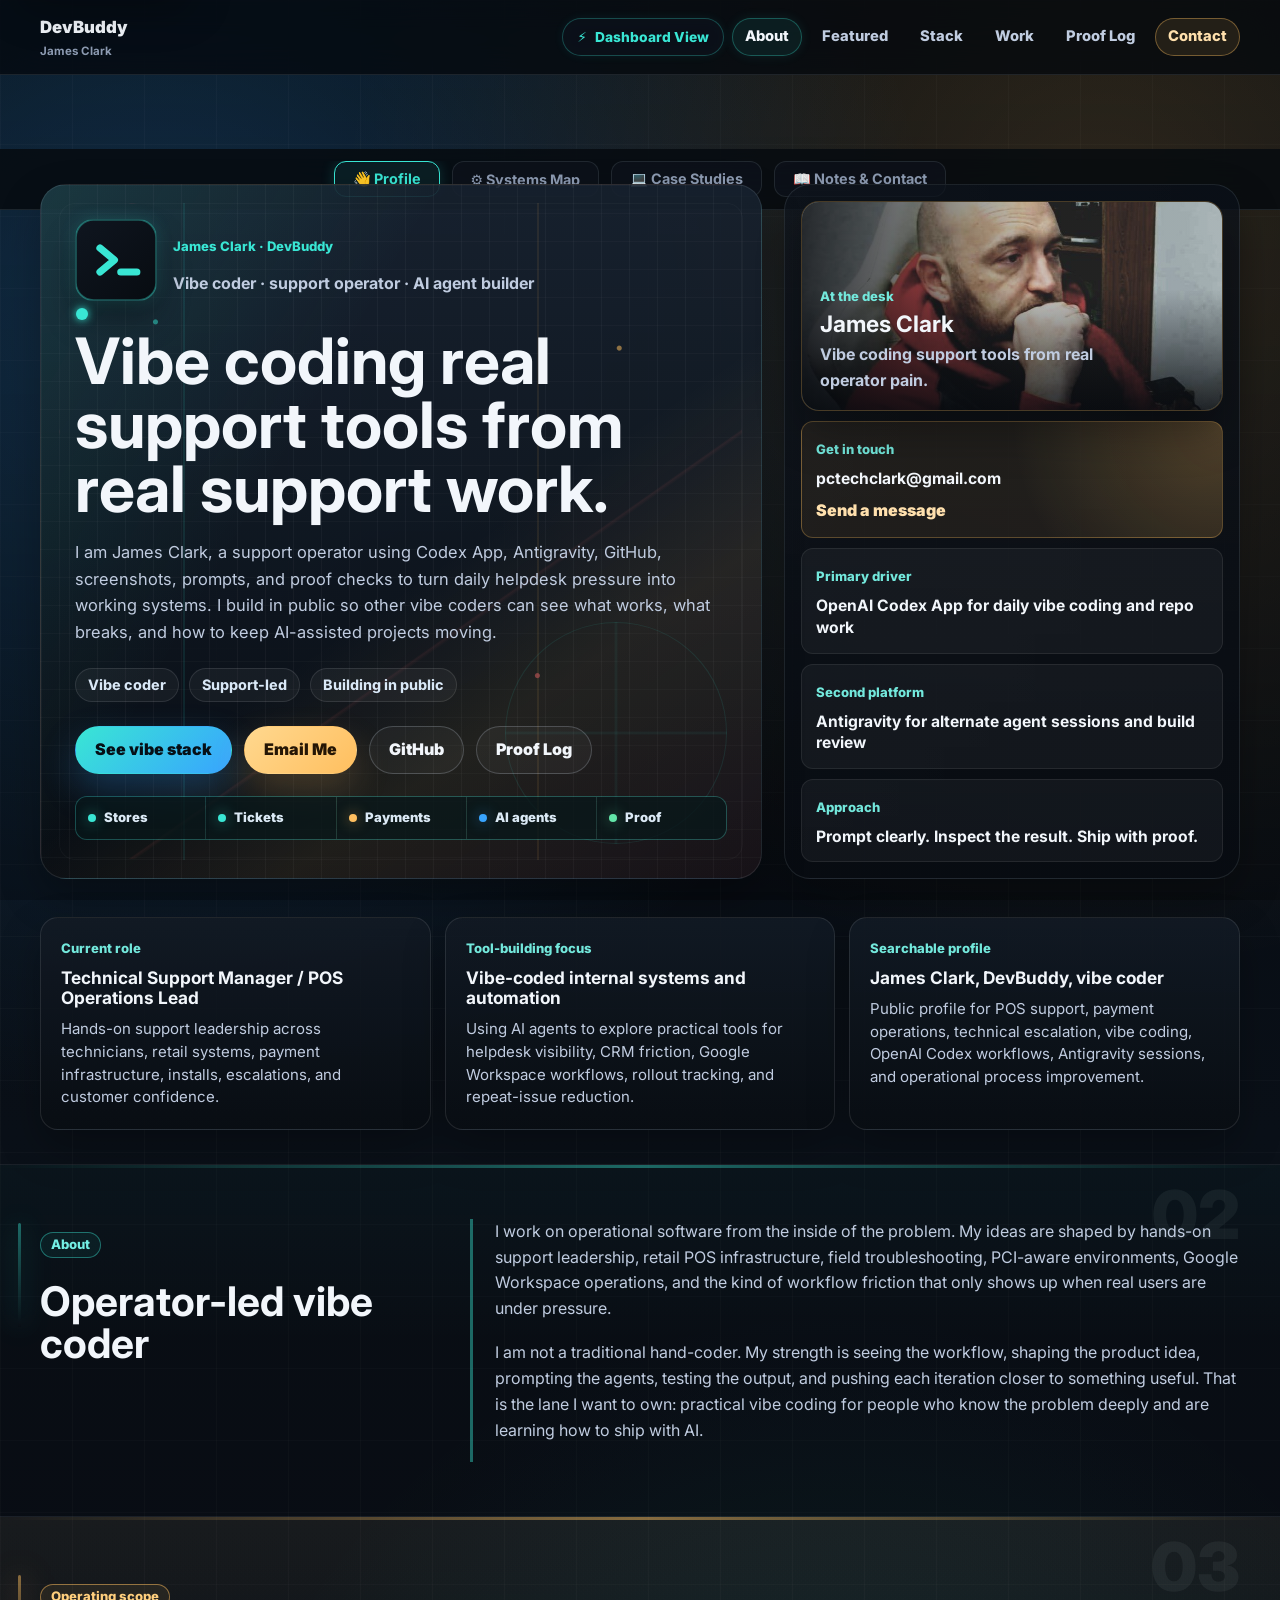
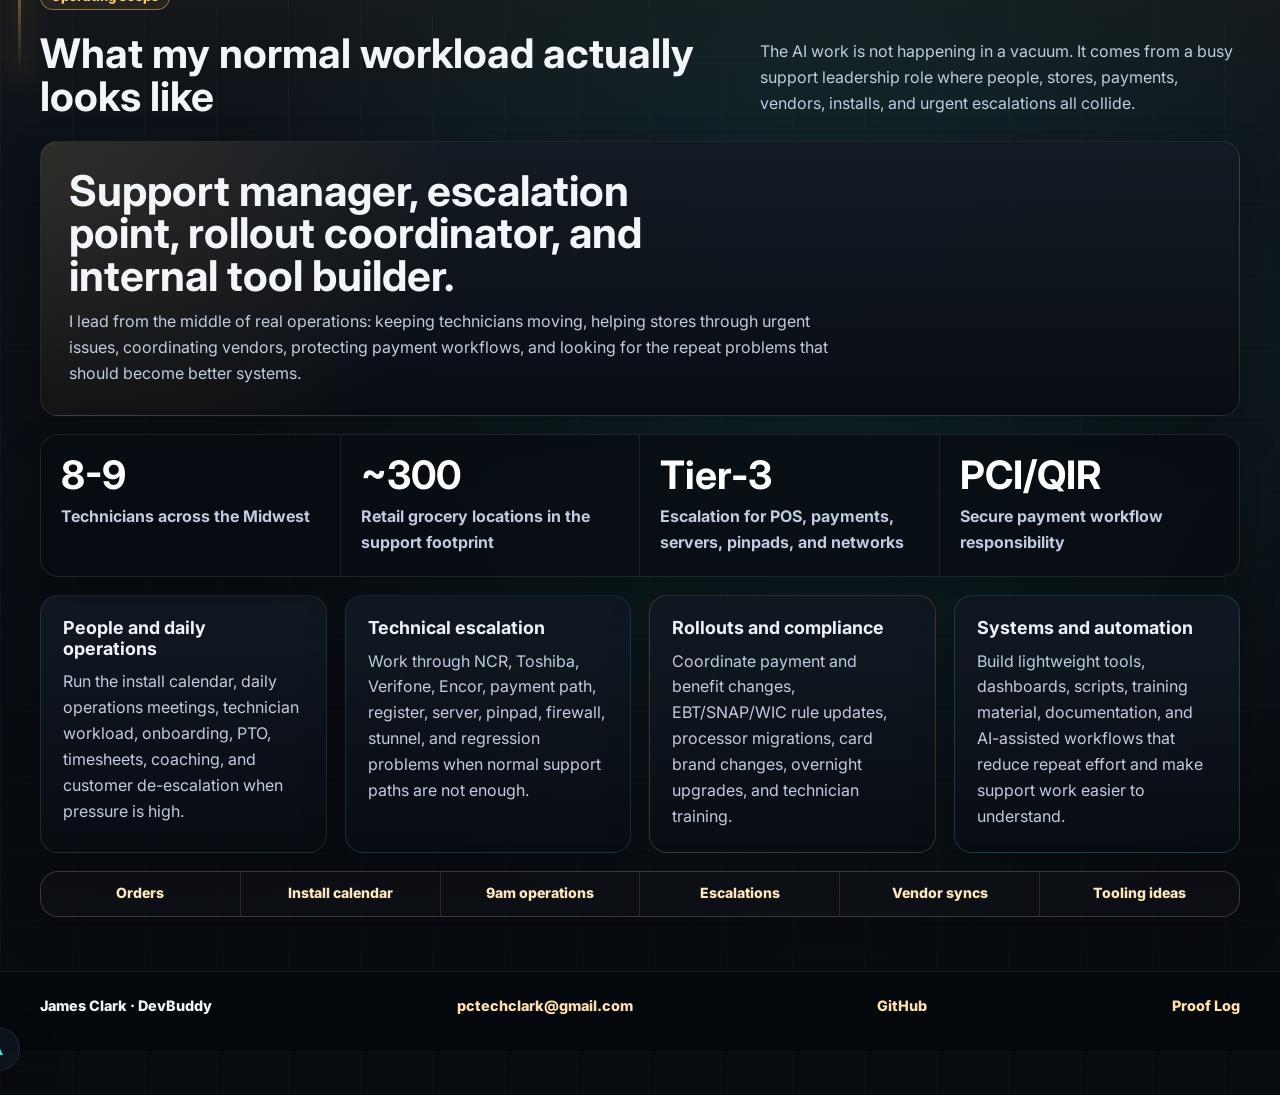
==== index.html @ 9ef8ff8c "Enable global spotlight cursor glow script and implement localStorage layout/tab state retention" ====
<!DOCTYPE html>
<html lang="en">
<head>
  <meta charset="UTF-8" />
  <meta name="viewport" content="width=device-width, initial-scale=1.0" />
  <title>James Clark | Vibe Coder and AI Support Tool Builder</title>
  <meta name="description" content="James Clark is a support operator and vibe coder using Codex App, Antigravity, GitHub, proof checks, and AI agents to build practical support tools, CRM workflows, and internal operations systems." />
  <meta name="author" content="James Clark" />
  <meta name="robots" content="index, follow" />
  <link rel="canonical" href="https://sinisterj12.github.io/" />
  <meta property="og:type" content="profile" />
  <meta property="og:title" content="James Clark | Vibe Coder and AI Support Tool Builder" />
  <meta property="og:description" content="Support operator and vibe coder building practical support tools with Codex App, Antigravity, GitHub, proof checks, and AI agents." />
  <meta property="og:url" content="https://sinisterj12.github.io/" />
  <meta property="og:image" content="https://sinisterj12.github.io/assets/james-clark-brainstorming.jpg" />
  <meta name="twitter:card" content="summary_large_image" />
  <meta name="twitter:title" content="James Clark | Vibe Coder and AI Support Tool Builder" />
  <meta name="twitter:description" content="Support operator and vibe coder building practical support systems with Codex App, Antigravity, GitHub, and AI agents." />
  <meta name="twitter:image" content="https://sinisterj12.github.io/assets/james-clark-brainstorming.jpg" />
  <link rel="icon" type="image/jpeg" href="assets/james-clark-brainstorming.jpg" />
  <link rel="preconnect" href="https://fonts.googleapis.com">
  <link rel="preconnect" href="https://fonts.gstatic.com" crossorigin>
  <link href="https://fonts.googleapis.com/css2?family=Inter:wght@400;500;600;700;800&display=swap" rel="stylesheet">
  <link rel="stylesheet" href="style.css" />
  <script src="assets/spotlight.js" defer></script>
  <script type="application/ld+json">
  {
    "@context": "https://schema.org",
    "@type": "ProfilePage",
    "url": "https://sinisterj12.github.io/",
    "name": "James Clark - DevBuddy",
    "dateModified": "2026-06-09",
    "description": "Profile for James Clark, a support operator and vibe coder using Codex App, Antigravity, GitHub, proof checks, and AI agents to build practical support tools and internal operations systems.",
    "mainEntity": {
      "@type": "Person",
      "name": "James Clark",
      "alternateName": "DevBuddy",
      "url": "https://sinisterj12.github.io/",
      "image": "https://sinisterj12.github.io/assets/james-clark-brainstorming.jpg",
      "email": "mailto:pctechclark@gmail.com",
      "jobTitle": "Technical Support Manager / POS Operations Lead",
      "description": "Support operator and vibe coder working across AI support tooling, POS operations, payment workflows, helpdesk automation, Google Workspace automation, and internal operations systems.",
      "sameAs": [
        "https://github.com/Sinisterj12"
      ],
      "knowsAbout": [
        "Technical support management",
        "POS operations",
        "Retail payment workflows",
        "POS technical escalation",
        "Helpdesk operations",
        "Support systems mapping",
        "Support automation",
        "AI support tooling",
        "Helpdesk automation",
        "Internal operations systems",
        "Operations automation",
        "Google Workspace automation",
        "Vibe coding",
        "AI-assisted software development",
        "AI agent orchestration",
        "OpenAI Codex",
        "Python",
        "FastAPI",
        "NetworkX",
        "PowerShell",
        "Go",
        "GitHub"
      ]
    },
    "hasPart": [
      {
        "@type": "CreativeWork",
        "name": "PQManager",
        "url": "https://github.com/Sinisterj12/PQManager",
        "description": "Public Windows utility built for NCR virtual terminal print queue stability in real POS support operations."
      },
      {
        "@type": "CreativeWork",
        "name": "Gping",
        "url": "https://github.com/Sinisterj12/Gping",
        "description": "Public Go and Windows network diagnostics monitor shaped around payment support troubleshooting."
      },
      {
        "@type": "CreativeWork",
        "name": "RDSCore CRM Workspace",
        "url": "https://sinisterj12.github.io/projects/rdscore.html",
        "description": "Private CRM wrapper and operations workspace concept for searchable support context, store data, vendor references, and ticket history."
      },
      {
        "@type": "CreativeWork",
        "name": "AuditME / CodexSystem",
        "url": "https://sinisterj12.github.io/projects/auditme-codexsystem.html",
        "description": "Agent operations and repo-memory workflow for verification receipts, AI build handoffs, and long-session continuation."
      },
      {
        "@type": "CreativeWork",
        "name": "GThreads",
        "url": "https://sinisterj12.github.io/projects/gthreads.html",
        "description": "Private Gmail case workspace concept for turning support threads into named cases, notes, and structured context."
      },
      {
        "@type": "CreativeWork",
        "name": "Project Launcher",
        "url": "https://sinisterj12.github.io/projects/project-launcher.html",
        "description": "Private Windows desktop launcher concept for starting, checking, and exposing local development stacks."
      },
      {
        "@type": "CollectionPage",
        "name": "Proof Log",
        "url": "https://sinisterj12.github.io/proof-log.html",
        "description": "Build journal for James Clark's AI-assisted support tooling, operational systems, and proof-oriented project work."
      }
    ]
  }
  </script>
</head>
<body>
  <a class="skip-link" href="#top">Skip to main content</a>
  <header class="site-header">
    <div class="container nav-wrap">
      <a class="brand" href="#top">DevBuddy<span>James Clark</span></a>
      <nav class="nav">
        <button id="view-mode-toggle" class="mode-toggle-btn" title="Toggle Layout View Mode">
          <span class="mode-icon">⚡</span>
          <span class="mode-label">Dashboard View</span>
        </button>
        <a href="#about">About</a>
        <a href="#featured-build">Featured</a>
        <a href="#arsenal">Stack</a>
        <a href="#projects">Work</a>
        <a href="proof-log.html">Proof Log</a>
        <a class="nav-cta" href="#contact">Contact</a>
      </nav>
    </div>
  </header>

  <nav class="dashboard-tabs" id="dashboard-tabs" aria-label="Dashboard views">
    <div class="tabs-container">
      <button class="tab-btn active" data-tab="profile">👋 Profile</button>
      <button class="tab-btn" data-tab="systems">⚙️ Systems Map</button>
      <button class="tab-btn" data-tab="work">💻 Case Studies</button>
      <button class="tab-btn" data-tab="lessons">📖 Notes &amp; Contact</button>
    </div>
  </nav>

  <main id="top">
    <section class="hero">
      <div class="container hero-grid">
        <div class="hero-copy">
          <div class="identity-row">
            <div class="avatar-emblem" aria-label="DevBuddy Custom Console Emblem">
              <svg viewBox="0 0 100 100" class="emblem-svg" aria-hidden="true">
                <rect width="100" height="100" rx="22" fill="url(#emblem-bg)" stroke="rgba(57, 230, 212, 0.35)" stroke-width="2"/>
                <path d="M30 35 L48 50 L30 65" stroke="var(--cyan)" stroke-width="9" stroke-linecap="round" stroke-linejoin="round" fill="none"/>
                <line x1="56" y1="65" x2="76" y2="65" stroke="var(--cyan)" stroke-width="9" stroke-linecap="round"/>
                <defs>
                  <linearGradient id="emblem-bg" x1="0" y1="0" x2="1" y2="1">
                    <stop offset="0%" stop-color="rgba(15, 21, 31, 0.95)"/>
                    <stop offset="100%" stop-color="rgba(7, 11, 16, 0.95)"/>
                  </linearGradient>
                </defs>
              </svg>
              <span class="pulse-dot active" style="right: -4px; bottom: -4px; width: 12px; height: 12px; background-color: var(--cyan); box-shadow: 0 0 8px var(--cyan);"></span>
            </div>
            <div>
              <p class="eyebrow">James Clark · DevBuddy</p>
              <p class="identity-note">Vibe coder · support operator · AI agent builder</p>
            </div>
          </div>
          <h1>Vibe coding real support tools from real support work.</h1>
          <p class="hero-text">I am James Clark, a support operator using Codex App, Antigravity, GitHub, screenshots, prompts, and proof checks to turn daily helpdesk pressure into working systems. I build in public so other vibe coders can see what works, what breaks, and how to keep AI-assisted projects moving.</p>
          <div class="credibility-row" aria-label="Current focus">
            <span>Vibe coder</span>
            <span>Support-led</span>
            <span>Building in public</span>
          </div>
          <div class="hero-actions">
            <a class="button button-primary" href="#arsenal">See vibe stack</a>
            <a class="button button-secondary" href="mailto:pctechclark@gmail.com">Email Me</a>
            <a class="button button-ghost" href="https://github.com/Sinisterj12" target="_blank" rel="me noreferrer">GitHub</a>
            <a class="button button-ghost" href="proof-log.html">Proof Log</a>
          </div>
          <div class="hero-system-strip" aria-label="Support system signals">
            <span><i></i>Stores</span>
            <span><i></i>Tickets</span>
            <span><i></i>Payments</span>
            <span><i></i>AI agents</span>
            <span><i></i>Proof</span>
          </div>
        </div>

        <aside class="hero-panel">
          <figure class="portrait-card">
            <img src="assets/james-clark-brainstorming.jpg" alt="James Clark brainstorming at his PC" />
            <figcaption>
              <span class="panel-label">At the desk</span>
              <strong>James Clark</strong>
              <em>Vibe coding support tools from real operator pain.</em>
            </figcaption>
          </figure>
          <div class="contact-card">
            <span class="panel-label">Get in touch</span>
            <strong>pctechclark@gmail.com</strong>
            <a href="mailto:pctechclark@gmail.com">Send a message</a>
          </div>
          <div class="panel-item">
            <span class="panel-label">Primary driver</span>
            <strong>OpenAI Codex App for daily vibe coding and repo work</strong>
          </div>
          <div class="panel-item">
            <span class="panel-label">Second platform</span>
            <strong>Antigravity for alternate agent sessions and build review</strong>
          </div>
          <div class="panel-item">
            <span class="panel-label">Approach</span>
            <strong>Prompt clearly. Inspect the result. Ship with proof.</strong>
          </div>
        </aside>
      </div>
    </section>

    <section class="profile-signal-section" aria-label="Profile summary">
      <div class="container profile-signal-grid">
        <article>
          <span>Current role</span>
          <strong>Technical Support Manager / POS Operations Lead</strong>
          <p>Hands-on support leadership across technicians, retail systems, payment infrastructure, installs, escalations, and customer confidence.</p>
        </article>
        <article>
          <span>Tool-building focus</span>
          <strong>Vibe-coded internal systems and automation</strong>
          <p>Using AI agents to explore practical tools for helpdesk visibility, CRM friction, Google Workspace workflows, rollout tracking, and repeat-issue reduction.</p>
        </article>
        <article>
          <span>Searchable profile</span>
          <strong>James Clark, DevBuddy, vibe coder</strong>
          <p>Public profile for POS support, payment operations, technical escalation, vibe coding, OpenAI Codex workflows, Antigravity sessions, and operational process improvement.</p>
        </article>
      </div>
    </section>

    <section id="featured-build" class="section featured-build-section">
      <div class="container">
        <div class="section-heading">
          <div>
            <p class="section-label">Featured build</p>
            <h2>RDSCore is the clearest proof of the system direction.</h2>
          </div>
          <p class="section-note">A real CRM workspace direction shaped by live support pressure, shown with approved demo-data screenshots from the actual UI.</p>
        </div>

        <article class="flagship-build">
          <div class="flagship-copy">
            <span class="project-type">CRM wrapper + support operations workspace</span>
            <h3>A CRM workspace for live support pressure.</h3>
            <p>RDSCore is where my support background and vibe-coding workflow meet: store lookup, ticket context, contact data, repeat issues, ownership, and support momentum turned into one command surface instead of another pile of disconnected screens.</p>
            <div class="flagship-proof-list" aria-label="RDSCore proof points">
              <div>
                <span>Problem</span>
                <strong>Support teams lose time when CRM context is scattered.</strong>
              </div>
              <div>
                <span>Build direction</span>
                <strong>Search-first workspace with visual workload and ticket context.</strong>
              </div>
              <div>
                <span>Proof</span>
                <strong>Real UI screenshots captured with approved demo data.</strong>
              </div>
            </div>
            <div class="card-actions">
              <a href="projects/rdscore.html">Open RDSCore Case Study</a>
              <a href="#projects">See More Work</a>
            </div>
          </div>
          <div class="flagship-media" aria-label="RDSCore real UI demo captures">
            <figure>
              <img src="assets/portfolio-previews/rdscore-live-race-demo.png" alt="RDSCore live race dashboard demo screenshot" loading="lazy" decoding="async" />
              <figcaption>Live race dashboard</figcaption>
            </figure>
            <figure>
              <img src="assets/portfolio-previews/rdscore-priority-ticket-demo.png" alt="RDSCore priority action deck ticket demo screenshot" loading="lazy" decoding="async" />
              <figcaption>Priority action deck</figcaption>
            </figure>
          </div>
        </article>
      </div>
    </section>

    <section id="about" class="section">
      <div class="container section-grid">
        <div class="section-title-block">
          <p class="section-label">About</p>
            <h2>Operator-led vibe coder</h2>
        </div>
        <div class="section-copy">
          <p>
            I work on operational software from the inside of the problem. My ideas are shaped by hands-on support leadership, retail POS infrastructure, field troubleshooting, PCI-aware environments, Google Workspace operations, and the kind of workflow friction that only shows up when real users are under pressure.
          </p>
          <p>
            I am not a traditional hand-coder. My strength is seeing the workflow, shaping the product idea, prompting the agents, testing the output, and pushing each iteration closer to something useful. That is the lane I want to own: practical vibe coding for people who know the problem deeply and are learning how to ship with AI.
          </p>
        </div>
      </div>
    </section>

    <section id="scope" class="section section-alt">
      <div class="container">
        <div class="section-heading">
          <div>
            <p class="section-label">Operating scope</p>
            <h2>What my normal workload actually looks like</h2>
          </div>
          <p class="section-note">The AI work is not happening in a vacuum. It comes from a busy support leadership role where people, stores, payments, vendors, installs, and urgent escalations all collide.</p>
        </div>

        <div class="scope-board">
          <div class="scope-intro">
            <h3>Support manager, escalation point, rollout coordinator, and internal tool builder.</h3>
            <p>I lead from the middle of real operations: keeping technicians moving, helping stores through urgent issues, coordinating vendors, protecting payment workflows, and looking for the repeat problems that should become better systems.</p>
          </div>

          <div class="scope-metrics" aria-label="Workload snapshot">
            <div>
              <strong>8-9</strong>
              <span>Technicians across the Midwest</span>
            </div>
            <div>
              <strong>~300</strong>
              <span>Retail grocery locations in the support footprint</span>
            </div>
            <div>
              <strong>Tier-3</strong>
              <span>Escalation for POS, payments, servers, pinpads, and networks</span>
            </div>
            <div>
              <strong>PCI/QIR</strong>
              <span>Secure payment workflow responsibility</span>
            </div>
          </div>

          <div class="workload-grid">
            <article>
              <h3>People and daily operations</h3>
              <p>Run the install calendar, daily operations meetings, technician workload, onboarding, PTO, timesheets, coaching, and customer de-escalation when pressure is high.</p>
            </article>
            <article>
              <h3>Technical escalation</h3>
              <p>Work through NCR, Toshiba, Verifone, Encor, payment path, register, server, pinpad, firewall, stunnel, and regression problems when normal support paths are not enough.</p>
            </article>
            <article>
              <h3>Rollouts and compliance</h3>
              <p>Coordinate payment and benefit changes, EBT/SNAP/WIC rule updates, processor migrations, card brand changes, overnight upgrades, and technician training.</p>
            </article>
            <article>
              <h3>Systems and automation</h3>
              <p>Build lightweight tools, dashboards, scripts, training material, documentation, and AI-assisted workflows that reduce repeat effort and make support work easier to understand.</p>
            </article>
          </div>

          <div class="day-flow" aria-label="Typical operating flow">
            <span>Orders</span>
            <span>Install calendar</span>
            <span>9am operations</span>
            <span>Escalations</span>
            <span>Vendor syncs</span>
            <span>Tooling ideas</span>
          </div>
        </div>
      </div>
    </section>

    <section id="systems-map" class="section">
      <div class="container">
        <div class="section-heading">
          <div>
            <p class="section-label">Systems map</p>
            <h2>How my support world turns into AI tool ideas</h2>
          </div>
          <p class="section-note">The work is not one app or one stack. It is a connected operating environment where stores, tickets, devices, payments, vendors, technicians, and AI agents all need better context.</p>
        </div>

        <div class="systems-map-board" aria-label="Support systems map">
          <div class="map-stage map-stage-pressure">
            <span>01</span>
            <h3>Store pressure</h3>
            <p>Real-time issues from retail locations, registers, pinpads, servers, scanners, printers, and network paths.</p>
            <div class="map-related" aria-label="Related projects for store pressure">
              <strong>Related</strong>
              <em>PQManager</em>
              <em>Gping</em>
            </div>
          </div>
          <div class="map-stage map-stage-context">
            <span>02</span>
            <h3>Support context</h3>
            <p>Tickets, contacts, install notes, vendor references, asset details, repeat issues, and escalation history.</p>
            <div class="map-related" aria-label="Related projects for support context">
              <strong>Related</strong>
              <em>RDSCore</em>
              <em>GThreads</em>
            </div>
          </div>
          <div class="map-stage map-stage-operations">
            <span>03</span>
            <h3>Operations layer</h3>
            <p>Technician workload, daily meetings, rollouts, payment changes, compliance work, and customer de-escalation.</p>
            <div class="map-related" aria-label="Related projects for operations layer">
              <strong>Related</strong>
              <em>TeamSync</em>
              <em>Install ops</em>
            </div>
          </div>
          <div class="map-stage map-stage-ai">
            <span>04</span>
            <h3>AI-assisted tools</h3>
            <p>Search surfaces, alerting workflows, case workspaces, scripts, dashboards, documentation, and build agents.</p>
            <div class="map-related" aria-label="Related projects for AI-assisted tools">
              <strong>Related</strong>
              <em>AuditME</em>
              <em>RDSChat</em>
            </div>
          </div>
          <div class="map-stage map-stage-proof">
            <span>05</span>
            <h3>Proof and handoff</h3>
            <p>Runtime checks, screenshots, logs, Git state, receipts, repo memory, and clear continuation for the next session.</p>
            <div class="map-related" aria-label="Related projects for proof and handoff">
              <strong>Related</strong>
              <em>Closeout</em>
              <em>Receipts</em>
            </div>
          </div>
        </div>

        <div class="map-insight-strip" aria-label="Operating insight">
          <div>
            <strong>Pattern I look for</strong>
            <span>Where does the same support pain repeat?</span>
          </div>
          <div>
            <strong>Tool idea</strong>
            <span>What could make the next technician faster?</span>
          </div>
          <div>
            <strong>AI role</strong>
            <span>Where can agents accelerate build, search, review, or documentation?</span>
          </div>
          <div>
            <strong>Proof gate</strong>
            <span>What proves the tool helps instead of adding noise?</span>
          </div>
        </div>
      </div>
    </section>

    <section id="tools" class="section section-alt">
      <div class="container">
        <div class="section-heading">
          <div>
            <p class="section-label">Tools</p>
            <h2>Systems architecture toolkit</h2>
          </div>
          <p class="section-note">The stack changes by project, but the standard stays the same: fast execution, clean handoff, verifiable behavior, and tools that solve real operational problems.</p>
        </div>

        <div class="capability-board" aria-label="Practical capabilities">
          <div class="capability-intro">
            <p class="section-label">What this turns into</p>
            <h3>Support problems become systems I can reason about, automate, and improve.</h3>
          </div>
          <div class="capability-grid">
            <article>
              <span>01</span>
              <h3>Diagnose messy operations</h3>
              <p>Separate symptoms from root paths across stores, tickets, networks, payments, devices, vendors, and people.</p>
            </article>
            <article>
              <span>02</span>
              <h3>Turn repeat pain into tools</h3>
              <p>Convert recurring calls, alert gaps, CRM friction, install work, and documentation drift into lightweight automation ideas.</p>
            </article>
            <article>
              <span>03</span>
              <h3>Coordinate under pressure</h3>
              <p>Keep technicians, customers, vendors, rollouts, payment changes, and support leadership moving when timing matters.</p>
            </article>
            <article>
              <span>04</span>
              <h3>Operate AI with proof</h3>
              <p>Use agents for speed while still checking diffs, screenshots, logs, runtime behavior, Git state, and handoff quality.</p>
            </article>
          </div>
        </div>

        <div class="principles-grid">
          <article class="principle-card">
            <h3>Vibe coding with guardrails</h3>
            <p>I use Codex App, Codex CLI, Gemini Antigravity, Gemini CLI, custom prompts, repo instructions, and reusable agent workflows to turn rough support ideas into working software without pretending the AI should run unsupervised.</p>
          </article>
          <article class="principle-card">
            <h3>Graph-backed operations</h3>
            <p>Python, UV, FastAPI, NetworkX, structured search, and runtime contracts let me model stores, tickets, contacts, assets, vendors, and support context as connected operational data instead of disconnected CRM records.</p>
          </article>
          <article class="principle-card">
            <h3>Google-first automation</h3>
            <p>Google Workspace Enterprise, Gmail, Google Chat, Sheets, Apps Script, Firebase, Firestore, AppSheet, Google Cloud, and Vertex AI are part of my daily operating environment for support workflows, reporting, knowledge capture, and automation.</p>
          </article>
        </div>
      </div>
    </section>

    <section id="arsenal" class="section">
      <div class="container">
        <div class="section-heading">
          <div>
            <p class="section-label">Vibe Coding Stack</p>
            <h2>The platforms I use to turn prompts into working systems</h2>
          </div>
          <p class="section-note">This is the practical stack behind the site: Codex for daily repo work, Antigravity for alternate agent sessions, GitHub for proof, and a growing set of prompts, skills, and closeout checks that keep vibe coding from becoming guesswork.</p>
        </div>

        <div class="arsenal-lead">
          <div>
            <span class="project-type">Operator-led vibe coder</span>
            <h3>I do not start from code. I start from the support problem.</h3>
            <p>I direct AI systems by scoping the work, defining the product goal, prompting agents, reviewing diffs, checking runtime behavior, and improving rough output over time. The portfolio is not a claim that every idea is finished. It is a public record of how I am learning to ship real tools with agentic coding platforms.</p>
          </div>
          <div class="arsenal-stats">
            <div>
              <strong>Codex App</strong>
              <span>Daily driver for serious repo work and UI polish</span>
            </div>
            <div>
              <strong>Antigravity</strong>
              <span>Second coding platform for alternate agent passes</span>
            </div>
            <div>
              <strong>Proof loop</strong>
              <span>Screenshots, GitHub state, browser checks, commits, deploys</span>
            </div>
          </div>
        </div>

        <div class="signal-strip" aria-label="AI operating loop">
          <span>Prompt</span>
          <span>Plan</span>
          <span>Build</span>
          <span>Verify</span>
          <span>Harden</span>
          <span>Handoff</span>
        </div>

        <div class="driver-grid">
          <article class="driver-card featured-driver">
            <span class="driver-label">Primary daily driver</span>
            <h3>Codex App</h3>
            <p>My main workspace for serious vibe coding. I use it for repo-level implementation, UI passes, refactors, verification loops, GitHub work, and keeping long sessions oriented around one concrete goal.</p>
          </article>
          <article class="driver-card">
            <span class="driver-label">Terminal agent</span>
            <h3>Codex CLI</h3>
            <p>Used when I want local repo control, terminal-native execution, plan mode, quick verification, and a tighter command-line loop around UV, tests, scripts, and project state.</p>
          </article>
          <article class="driver-card">
            <span class="driver-label">Agent workspace</span>
            <h3>Gemini Antigravity</h3>
            <p>My second daily coding platform. I use it for agentic build sessions, alternate implementation passes, review, planning, and bouncing across project context when I want a different model perspective.</p>
          </article>
          <article class="driver-card">
            <span class="driver-label">Strategy + CLI</span>
            <h3>Gemini CLI</h3>
            <p>Useful for planning, repo navigation, architectural review, and acting as another operator in the loop when a project needs a second brain instead of one more blind code generator.</p>
          </article>
        </div>

        <div class="workflow-grid">
          <article class="workflow-card">
            <h3>Codex App skills</h3>
            <p>Repo instructions, startup contracts, browser checks, screenshots, closeout gates, branch discipline, and long-session continuation keep Codex work grounded in files, Git state, and visible proof.</p>
          </article>
          <article class="workflow-card">
            <h3>Antigravity skills</h3>
            <p>Alternate agent sessions, second-opinion implementation passes, broad repo exploration, visual review, and cross-checking ideas before I treat a build as finished.</p>
          </article>
          <article class="workflow-card">
            <h3>Prompt systems</h3>
            <p>I use project playbooks, custom skills, AGENTS-style instructions, handoff files, compact context packets, and prompt patterns so agents can keep moving without needing me to babysit every small decision.</p>
          </article>
          <article class="workflow-card">
            <h3>Proof-driven shipping</h3>
            <p>Browser screenshots, runtime checks, Git diffs, GitHub Pages deploys, and public proof logs help separate real progress from a chat transcript that only sounds impressive.</p>
          </article>
        </div>

        <div class="tool-cloud-panel">
          <div class="section-heading compact-heading">
            <div>
              <p class="section-label">Tool Belt</p>
              <h2>Platforms and stacks I actively use or test</h2>
            </div>
          </div>
          <div class="tool-cloud">
            <span>Codex App</span>
            <span>Codex CLI</span>
            <span>ChatGPT</span>
            <span>Gemini Antigravity</span>
            <span>Gemini CLI</span>
            <span>Gemini AI Studio</span>
            <span>Vertex AI</span>
            <span>NotebookLM</span>
            <span>Google Workspace Enterprise</span>
            <span>Gmail</span>
            <span>Google Chat</span>
            <span>Google Sheets</span>
            <span>Google Apps Script</span>
            <span>Firebase</span>
            <span>Firestore</span>
            <span>Cloud Storage</span>
            <span>AppSheet</span>
            <span>GitHub</span>
            <span>GitHub Pages</span>
            <span>UV</span>
            <span>Python</span>
            <span>FastAPI</span>
            <span>NetworkX</span>
            <span>Node.js</span>
            <span>React</span>
            <span>Vite</span>
            <span>TypeScript</span>
            <span>JavaScript</span>
            <span>Three.js</span>
            <span>Go</span>
            <span>PowerShell</span>
            <span>Batch</span>
            <span>Cloudflare Tunnels</span>
            <span>Playwright</span>
            <span>Vigilix</span>
          </div>
        </div>
      </div>
    </section>

    <section id="projects" class="section section-alt">
      <div class="container">
        <div class="section-heading">
          <div>
            <p class="section-label">Projects</p>
            <h2>Selected work, organized by proof level</h2>
          </div>
          <p class="section-note">A tighter mix of real screenshots, public utilities, private prototypes, and in-progress systems shaped by real support work.</p>
        </div>

        <div class="detail-link-band" aria-label="Project detail pages">
          <div>
            <p class="section-label">Project pages</p>
            <h3>Deeper writeups for the systems that need context.</h3>
          </div>
          <div class="detail-link-grid">
            <a href="projects/rdscore.html">RDSCore CRM Workspace</a>
            <a href="projects/auditme-codexsystem.html">AuditME / CodexSystem</a>
            <a href="projects/gthreads.html">GThreads</a>
            <a href="projects/project-launcher.html">Project Launcher</a>
            <a href="proof-log.html">Build journal / proof log</a>
          </div>
        </div>

        <div class="project-filters-wrap">
          <nav class="project-filters" aria-label="Filter projects">
            <button class="filter-btn active" data-filter="all">All Projects</button>
            <button class="filter-btn" data-filter="ai">AI & Vibe Coding</button>
            <button class="filter-btn" data-filter="pos">POS & Payments</button>
            <button class="filter-btn" data-filter="workspace">Workspace Automation</button>
            <button class="filter-btn" data-filter="public">Public Repos</button>
          </nav>
          <div class="project-search">
            <input type="text" id="project-search-input" placeholder="Search stack, title, or keywords..." aria-label="Search projects" />
          </div>
        </div>

        <div class="case-study-grid" aria-label="Featured mini case studies">
          <article class="case-study-card filter-pos filter-public">
            <div class="case-study-head">
              <span class="project-type">Mini case study</span>
              <span class="project-kind"><span class="pulse-dot green" title="Live in Production"></span>Production stability</span>
            </div>
            <h3>PQManager</h3>
            <p class="case-study-summary">A narrow utility built after a recurring NCR virtual terminal print queue problem kept interrupting real operations.</p>
            <div class="case-study-steps">
              <div>
                <span>Problem</span>
                <strong>Print queue failures were filling, crashing printing, and creating repeat support pain.</strong>
              </div>
              <div>
                <span>Build</span>
                <strong>A focused utility that automatically clears the failing queue and keeps the store workflow moving.</strong>
              </div>
              <div>
                <span>Proof</span>
                <strong>Public repo plus years of stable production use with no repeat issue described here.</strong>
              </div>
              <div>
                <span>Skill shown</span>
                <strong>Operational diagnosis, Windows utility thinking, support-first scope control, and durable follow-through.</strong>
              </div>
            </div>
            <div class="card-actions">
              <a href="https://github.com/Sinisterj12/PQManager" target="_blank" rel="noreferrer">View Repo</a>
            </div>
          </article>

          <article class="case-study-card filter-workspace">
            <div class="case-study-head">
              <span class="project-type project-type-muted">Mini case study</span>
              <span class="project-kind"><span class="pulse-dot green" title="Live in Production"></span>After-hours alerting</span>
            </div>
            <h3>Emergency Alert Workflow</h3>
            <p class="case-study-summary">A Google Apps Script and Chat workflow shaped around a real helpdesk accountability gap after hours.</p>
            <div class="case-study-steps">
              <div>
                <span>Problem</span>
                <strong>Voicemail alert emails could be handled without the team seeing a clear "got it" acknowledgement.</strong>
              </div>
              <div>
                <span>Build</span>
                <strong>A script watches for the right email conditions and posts alerts into a shared Google Chat room.</strong>
              </div>
              <div>
                <span>Proof</span>
                <strong>The workflow gave the team a practical way to catch misses, confirm accountability, and step in quickly.</strong>
              </div>
              <div>
                <span>Skill shown</span>
                <strong>Support operations insight, Google Workspace automation, alert design, and practical AI-assisted building.</strong>
              </div>
            </div>
          </article>
        </div>

        <div class="project-stack">
          <article class="project-card internal-card feature-card-lite filter-ai">
            <div class="card-meta-row">
              <span class="project-type project-type-muted">Agent operations</span>
              <span class="project-kind"><span class="pulse-dot blue" title="Active Vibe-Coding Utility"></span>Repo memory + guardrails</span>
            </div>
            <h3>CodexSystem / AuditME</h3>
            <p>AuditME is my AI build operating layer: a repo-memory engine, verification gate, agent handoff system, and guardrail stack built to keep long sessions aligned. It helps agents resume context, document decisions, prove UI changes, catch lazy shortcuts, and move rough work toward a cleaner handoff.</p>
            <div class="evidence-row compact-evidence" aria-label="AuditME proof points">
              <div>
                <span>Problem</span>
                <strong>Long AI sessions drift without memory, proof, and handoffs</strong>
              </div>
              <div>
                <span>Direction</span>
                <strong>Repo instructions, receipts, closeout checks, and continuation state</strong>
              </div>
            </div>
            <div class="tags">
              <span>Agent Orchestration</span>
              <span>Repo Memory</span>
              <span>Verification Receipts</span>
              <span>Context Routing</span>
              <span>Drift Control</span>
            </div>
            <div class="card-actions">
              <a href="projects/auditme-codexsystem.html">Open Project Page</a>
            </div>
          </article>

          <div class="compact-project-grid">
            <article class="project-card compact-project-card internal-card filter-ai filter-workspace">
              <div class="card-meta-row">
                <span class="project-type project-type-muted">Private prototype</span>
                <span class="project-kind"><span class="pulse-dot amber" title="Prototype Concept"></span>Gmail case workspace</span>
              </div>
              <h3>GThreads</h3>
              <p>A local-first Gmail case workspace for linking threads into named cases, adding notes, and turning messy inbox trails into structured support context without giving up operator control.</p>
              <div class="tags">
                <span>Gmail</span>
                <span>Case Management</span>
                <span>Local-First</span>
              </div>
              <div class="card-actions">
                <a href="projects/gthreads.html">Open Project Page</a>
              </div>
            </article>

            <article class="project-card compact-project-card internal-card filter-workspace">
              <div class="card-meta-row">
                <span class="project-type project-type-muted">Private concept</span>
                <span class="project-kind"><span class="pulse-dot amber" title="Prototype Concept"></span>Gmail filter command center</span>
              </div>
              <h3>TeamSync</h3>
              <p>A manager-controlled Gmail filter sync system where a gold-standard rule set can be published, previewed, diffed, backed up, and safely applied by technicians.</p>
              <div class="tags">
                <span>Firebase</span>
                <span>Gmail API</span>
                <span>Team Workflow</span>
              </div>
            </article>

            <article class="project-card compact-project-card internal-card filter-ai">
              <div class="card-meta-row">
                <span class="project-type project-type-muted">Private prototype</span>
                <span class="project-kind"><span class="pulse-dot amber" title="Prototype Concept"></span>AI knowledge hub</span>
              </div>
              <h3>RDSChat</h3>
              <p>A frontend foundation for an internal AI knowledge hub with model routing, streaming chat, multimodal inputs, OCR handling, persistent history, and a backend plan built around RAG against RDS knowledge.</p>
              <div class="tags">
                <span>RAG</span>
                <span>Gemini</span>
                <span>Streaming UI</span>
              </div>
            </article>

            <article class="project-card compact-project-card internal-card filter-pos">
              <div class="card-meta-row">
                <span class="project-type project-type-muted">Private prototype</span>
                <span class="project-kind"><span class="pulse-dot amber" title="Prototype Concept"></span>Scanner config workflow</span>
              </div>
              <h3>RDS ScanFlow</h3>
              <p>A React and Firebase workflow for technicians to select scanner manufacturers, models, and modes, then display the barcode sequence needed to configure field hardware correctly.</p>
              <div class="tags">
                <span>React</span>
                <span>Firebase</span>
                <span>Field Tools</span>
              </div>
            </article>

            <article class="project-card compact-project-card internal-card filter-pos">
              <div class="card-meta-row">
                <span class="project-type project-type-muted">Private scaffold</span>
                <span class="project-kind"><span class="pulse-dot amber" title="Prototype Concept"></span>Store data pipeline</span>
              </div>
              <h3>RDS Item Hub</h3>
              <p>A starter architecture for nightly store item-master exports, HTTPS ingest, manifests, selected-field CSV downloads, and a central portal for support staff and future warehouse workflows.</p>
              <div class="tags">
                <span>FastAPI</span>
                <span>SQL Export</span>
                <span>Ingest Pipeline</span>
              </div>
            </article>

            <article class="project-card compact-project-card internal-card filter-pos filter-ai">
              <div class="card-meta-row">
                <span class="project-type project-type-muted">Private utility</span>
                <span class="project-kind"><span class="pulse-dot green" title="Live in Production"></span>Dev stack control deck</span>
              </div>
              <h3>Project Launcher</h3>
              <p>A Windows desktop launcher for starting, stopping, checking, and publicly exposing local dev stacks without burying the operator in fragile terminal commands.</p>
              <div class="tags">
                <span>PySide6</span>
                <span>Cloudflare</span>
                <span>Local Dev</span>
              </div>
              <div class="card-actions">
                <a href="projects/project-launcher.html">Open Project Page</a>
              </div>
            </article>
          </div>

          <article class="project-card feature-card filter-pos filter-public">
            <div class="card-meta-row">
              <span class="project-type">Public repo</span>
              <span class="project-kind"><span class="pulse-dot green" title="Live in Production"></span>Diagnostics service</span>
            </div>
            <h3>Gping</h3>
            <p>A Windows-first Go monitor for isolating whether payment trouble is local to the store network, part of the general internet path, or tied to the payment transaction path.</p>
            <div class="evidence-row compact-evidence" aria-label="Gping proof points">
              <div>
                <span>Problem</span>
                <strong>Payment trouble needs faster separation between store, internet, and processor paths</strong>
              </div>
              <div>
                <span>Build</span>
                <strong>Go-based Windows monitor for practical diagnostics</strong>
              </div>
            </div>
            <div class="tags">
              <span>Go</span>
              <span>Network Monitor</span>
              <span>Windows Service</span>
            </div>
            <div class="card-actions">
              <a href="https://github.com/Sinisterj12/Gping" target="_blank" rel="noreferrer">View Repo</a>
            </div>
          </article>

          <article class="project-card internal-card filter-pos">
            <div class="card-meta-row">
              <span class="project-type project-type-muted">Private utility</span>
              <span class="project-kind"><span class="pulse-dot green" title="Live in Production"></span>Disk space recovery</span>
            </div>
            <h3>GCleaner</h3>
            <p>An evidence-first Windows drive discovery and cleanup planning tool for store systems. The workflow focuses on showing what is consuming space, writing reviewable receipts, and avoiding cleanup until the plan is clear.</p>
            <div class="tags">
              <span>PowerShell</span>
              <span>POS Support</span>
              <span>Discovery First</span>
            </div>
          </article>

          <article class="project-card internal-card filter-workspace">
            <div class="card-meta-row">
              <span class="project-type project-type-muted">Private workflow</span>
              <span class="project-kind"><span class="pulse-dot green" title="Live in Production"></span>Sheets OCR workflow</span>
            </div>
            <h3>Sales Order OCR Extraction</h3>
            <p>A Google Sheets and Apps Script workflow I built to extract sales orders from different source formats and turn them into a clean, structured output. The larger goal is to feed asset tracking, inventory visibility, and CRM build-out instead of letting sales order data die inside PDFs.</p>
            <div class="tags">
              <span>Google Sheets</span>
              <span>Apps Script</span>
              <span>OCR Workflow</span>
            </div>
          </article>
        </div>
      </div>
    </section>

    <section id="fit" class="section section-alt">
      <div class="container">
        <div class="section-heading">
          <div>
            <p class="section-label">Where I fit</p>
            <h2>Best fit for AI support tooling and internal operations systems</h2>
          </div>
          <p class="section-note">I am strongest where real operations, support pressure, AI-assisted building, and internal tooling meet.</p>
        </div>

        <div class="fit-grid" aria-label="Where James Clark fits">
          <article class="fit-card fit-card-primary">
            <span>AI support tooling</span>
            <h3>Tools that help support teams move faster without losing context.</h3>
            <p>Helpdesk search, triage, alerting, case context, documentation, escalation paths, and agent-assisted workflows.</p>
          </article>
          <article class="fit-card">
            <span>Internal operations systems</span>
            <h3>Private tools for teams buried in scattered systems.</h3>
            <p>CRM wrappers, store lookup surfaces, technician workflows, rollout tracking, and operational dashboards.</p>
          </article>
          <article class="fit-card">
            <span>POS and payment workflows</span>
            <h3>Support tooling grounded in real retail infrastructure.</h3>
            <p>Registers, servers, pinpads, payment paths, EBT/SNAP/WIC changes, field devices, vendors, and store pressure.</p>
          </article>
          <article class="fit-card">
            <span>Agent-assisted software work</span>
            <h3>AI build loops with proof, receipts, and clean handoff.</h3>
            <p>Codex App, repo instructions, runtime checks, screenshots, closeout gates, and long-session continuation.</p>
          </article>
        </div>

        <div class="now-building-panel" aria-label="Now building">
          <div>
            <p class="section-label">Now building</p>
            <h3>Current focus areas</h3>
          </div>
          <div class="now-building-grid">
            <article>
              <strong>RDSCore CRM Workspace</strong>
              <span>Search-first operations hub for support context.</span>
            </article>
            <article>
              <strong>AuditME / CodexSystem</strong>
              <span>Repo memory, verification, and handoff layer for AI build work.</span>
            </article>
            <article>
              <strong>Google Workspace automation</strong>
              <span>Gmail, Chat, Sheets, Apps Script, and support workflow automation.</span>
            </article>
            <article>
              <strong>AI-assisted support workflows</strong>
              <span>Alerting, triage, knowledge capture, and repeat-problem reduction.</span>
            </article>
          </div>
        </div>

        <div class="status-key" aria-label="Project status key">
          <span><strong>Public repo</strong> reviewable external code</span>
          <span><strong>Production utility</strong> used to stabilize real work</span>
          <span><strong>Private prototype</strong> internal or sensitive workflow</span>
          <span><strong>Active work in progress</strong> still being shaped in public</span>
        </div>
      </div>
    </section>

    <section id="principles" class="section">
      <div class="container">
        <div class="section-heading">
          <div>
            <p class="section-label">Principles</p>
            <h2>How I build</h2>
          </div>
        </div>
        <div class="principles-grid">
          <article class="principle-card">
            <h3>No fake confidence</h3>
            <p>I do not guess when the system can prove it. Logs, tests, screenshots, receipts, runtime checks, and real operator feedback beat pretty assumptions.</p>
          </article>
          <article class="principle-card">
            <h3>AI is leverage, not autopilot</h3>
            <p>I let agents move fast, but I still define the target, review the result, and build guardrails so speed does not turn into chaos.</p>
          </article>
          <article class="principle-card">
            <h3>Systems should reduce friction</h3>
            <p>Good tools remove repeat pain, improve clarity, shorten decisions, and hold up under pressure when phones are ringing and stores need answers.</p>
          </article>
        </div>
      </div>
    </section>

    <section id="field-notes" class="section section-alt">
      <div class="container field-notes-panel">
        <div>
          <p class="section-label">Field notes</p>
          <h2>Real lessons from building with AI, not generic AI advice.</h2>
          <p>As I collect cleaner examples, this becomes the place for short lived-through notes: what broke, what helped, what prompt pattern worked, what Codex or Antigravity handled well, and what needed human judgment.</p>
        </div>
        <div class="field-note-slots" aria-label="Future field note categories">
          <article>
            <span>Prompt lesson</span>
            <strong>How I got an agent unstuck or made the task clearer.</strong>
          </article>
          <article>
            <span>Build lesson</span>
            <strong>What failed in the repo, browser, GitHub, or runtime.</strong>
          </article>
          <article>
            <span>Operator lesson</span>
            <strong>What real support work taught me about the tool.</strong>
          </article>
        </div>
        <div class="card-actions">
          <a href="proof-log.html">Read the current proof log</a>
        </div>
      </div>
    </section>

    <section id="contact" class="section section-alt">
      <div class="container contact-wrap">
        <div>
          <p class="section-label">Contact</p>
          <h2>Follow the build or get in touch about practical AI support tools.</h2>
          <p class="contact-copy">The best fit is someone who cares about real support operations, vibe coding, Codex App workflows, Antigravity sessions, internal tooling, or the messy middle between helpdesk pressure and working software. Public repos are linked above. Deeper ideas stay private when they touch internal workflows or customer operations.</p>
          <div class="opportunity-list" aria-label="Opportunity interests">
            <span>Follow the build</span>
            <span>Vibe coding workflows</span>
            <span>AI support tooling</span>
            <span>Internal systems</span>
            <span>Codex / Antigravity</span>
            <span>Portfolio review</span>
          </div>
        </div>
        <aside class="contact-command-card" aria-label="James Clark contact profile">
          <div class="contact-profile-row">
            <div class="contact-avatar-emblem" aria-label="DevBuddy Radar Scanner Emblem">
              <svg viewBox="0 0 100 100" class="emblem-svg" aria-hidden="true">
                <rect width="100" height="100" rx="24" fill="url(#contact-emblem-bg)" stroke="rgba(255, 191, 95, 0.3)" stroke-width="2"/>
                <circle cx="50" cy="50" r="30" stroke="var(--amber)" stroke-width="4" stroke-dasharray="10 10" fill="none" class="scanning-circle"/>
                <path d="M40 50 L48 58 L64 42" stroke="var(--amber)" stroke-width="8" stroke-linecap="round" stroke-linejoin="round" fill="none"/>
                <defs>
                  <linearGradient id="contact-emblem-bg" x1="0" y1="0" x2="1" y2="1">
                    <stop offset="0%" stop-color="rgba(15, 21, 31, 0.95)"/>
                    <stop offset="100%" stop-color="rgba(7, 11, 16, 0.95)"/>
                  </linearGradient>
                </defs>
              </svg>
              <span class="pulse-dot active" style="right: -2px; bottom: -2px; width: 10px; height: 10px; background-color: var(--amber); box-shadow: 0 0 8px var(--amber);"></span>
            </div>
            <div>
              <strong>James Clark</strong>
              <span>DevBuddy · vibe coding · support tools</span>
            </div>
          </div>
          <dl class="contact-facts">
            <div>
              <dt>Email</dt>
              <dd>pctechclark@gmail.com</dd>
            </div>
            <div>
              <dt>GitHub</dt>
              <dd>github.com/Sinisterj12</dd>
            </div>
            <div>
              <dt>Best topics</dt>
              <dd>Vibe coding, AI support tooling, POS operations</dd>
            </div>
          </dl>
          <div class="contact-actions">
            <a class="button button-primary" href="mailto:pctechclark@gmail.com">Email James</a>
            <a class="button button-secondary" href="https://github.com/Sinisterj12" target="_blank" rel="me noreferrer">GitHub Profile</a>
          </div>
        </aside>
      </div>
    </section>
  </main>
  <footer class="site-footer">
    <div class="container">
      <span>James Clark · DevBuddy</span>
      <a href="mailto:pctechclark@gmail.com">pctechclark@gmail.com</a>
      <a href="https://github.com/Sinisterj12" target="_blank" rel="me noreferrer">GitHub</a>
      <a href="proof-log.html">Proof Log</a>
    </div>
  </footer>

  <button id="back-to-top" class="back-to-top" aria-label="Back to top">▲</button>

  <script>
    document.addEventListener('DOMContentLoaded', () => {
      const filterButtons = document.querySelectorAll('.filter-btn');
      const projectCards = document.querySelectorAll('.project-card, .case-study-card');
      const searchInput = document.getElementById('project-search-input');
      
      let activeFilter = 'all';
      let searchQuery = '';

      const updateProjects = () => {
        projectCards.forEach(card => {
          const matchesFilter = activeFilter === 'all' || card.classList.contains(`filter-${activeFilter}`);
          const textContent = card.innerText.toLowerCase();
          const matchesSearch = textContent.includes(searchQuery);

          if (matchesFilter && matchesSearch) {
            if (card.classList.contains('is-hidden')) {
              card.classList.remove('is-hidden');
            }
            void card.offsetWidth;
            card.classList.remove('fade-out');
          } else {
            card.classList.add('fade-out');
            const onTransitionEnd = (e) => {
              if (e.propertyName === 'opacity' && card.classList.contains('fade-out')) {
                card.classList.add('is-hidden');
                card.removeEventListener('transitionend', onTransitionEnd);
              }
            };
            card.addEventListener('transitionend', onTransitionEnd);
            setTimeout(() => {
              if (card.classList.contains('fade-out')) {
                card.classList.add('is-hidden');
              }
            }, 350);
          }
        });
      };

      filterButtons.forEach(button => {
        button.addEventListener('click', () => {
          activeFilter = button.getAttribute('data-filter');
          filterButtons.forEach(btn => btn.classList.remove('active'));
          button.classList.add('active');
          updateProjects();
        });
      });

      if (searchInput) {
        searchInput.addEventListener('input', (e) => {
          searchQuery = e.target.value.toLowerCase().trim();
          updateProjects();
        });
      }

      // --- ADHD Dashboard & View Mode Controller ---
      const viewModeToggleBtn = document.getElementById('view-mode-toggle');
      const tabButtons = document.querySelectorAll('.tab-btn');
      
      let viewMode = localStorage.getItem('viewMode') || 'dashboard'; // 'dashboard' or 'scroll'
      let activeTab = localStorage.getItem('activeTab') || 'profile';  // 'profile', 'systems', 'work', 'lessons'
      
      const sectionToTabMap = {
        'about': 'profile',
        'scope': 'profile',
        'systems-map': 'systems',
        'tools': 'systems',
        'arsenal': 'systems',
        'featured-build': 'work',
        'projects': 'work',
        'principles': 'work',
        'field-notes': 'lessons',
        'fit': 'lessons',
        'contact': 'lessons'
      };

      const setViewMode = (mode) => {
        viewMode = mode;
        localStorage.setItem('viewMode', mode);
        if (mode === 'dashboard') {
          document.body.classList.add('dashboard-mode');
          viewModeToggleBtn.classList.remove('scroll-active');
          viewModeToggleBtn.querySelector('.mode-icon').innerText = '⚡';
          viewModeToggleBtn.querySelector('.mode-label').innerText = 'Dashboard View';
          setTab(activeTab, false); // Switch to active tab without scrolling
        } else {
          document.body.classList.remove('dashboard-mode');
          document.body.className = document.body.className.replace(/\btab-\S+/g, '');
          viewModeToggleBtn.classList.add('scroll-active');
          viewModeToggleBtn.querySelector('.mode-icon').innerText = '📜';
          viewModeToggleBtn.querySelector('.mode-label').innerText = 'Full Scroll';
          scrollSpy();
        }
      };

      const setTab = (tabId, scroll = true) => {
        activeTab = tabId;
        localStorage.setItem('activeTab', tabId);
        document.body.className = document.body.className.replace(/\btab-\S+/g, '');
        document.body.classList.add(`tab-${tabId}`);
        
        tabButtons.forEach(btn => {
          if (btn.getAttribute('data-tab') === tabId) {
            btn.classList.add('active');
          } else {
            btn.classList.remove('active');
          }
        });
        
        if (scroll) {
          const topElement = document.getElementById('dashboard-tabs') || document.getElementById('top');
          if (topElement) {
            const topPosition = topElement.getBoundingClientRect().top + window.pageYOffset - 80;
            window.scrollTo({ top: topPosition, behavior: 'smooth' });
          }
        }
        
        // Update header active links
        scrollSpy();
      };

      if (viewModeToggleBtn) {
        viewModeToggleBtn.addEventListener('click', () => {
          setViewMode(viewMode === 'dashboard' ? 'scroll' : 'dashboard');
        });
      }

      tabButtons.forEach(btn => {
        btn.addEventListener('click', () => {
          setTab(btn.getAttribute('data-tab'));
        });
      });

      // Global click delegator for hashes/internal links
      document.addEventListener('click', (e) => {
        const anchor = e.target.closest('a');
        if (anchor) {
          const href = anchor.getAttribute('href');
          if (href && href.startsWith('#') && href !== '#top') {
            const targetId = href.substring(1);
            const targetTab = sectionToTabMap[targetId];
            if (viewMode === 'dashboard' && targetTab) {
              e.preventDefault();
              setTab(targetTab, false);
              setTimeout(() => {
                const section = document.getElementById(targetId);
                if (section) {
                  const scrollOffset = section.getBoundingClientRect().top + window.pageYOffset - 130;
                  window.scrollTo({ top: scrollOffset, behavior: 'smooth' });
                }
              }, 120);
            }
          }
        }
      });

      // Scroll Spy for Header navigation
      const sections = document.querySelectorAll('section[id]');
      const navLinks = document.querySelectorAll('.nav a:not(.nav-cta)');

      const scrollSpy = () => {
        if (viewMode === 'dashboard') {
          // Set active nav link based on active tab
          let activeSection = '';
          if (activeTab === 'profile') activeSection = 'about';
          else if (activeTab === 'systems') activeSection = 'arsenal';
          else if (activeTab === 'work') activeSection = 'projects';
          else if (activeTab === 'lessons') activeSection = 'contact';
          
          navLinks.forEach(link => {
            link.classList.remove('active-link');
            const href = link.getAttribute('href');
            if (href && href.includes(activeSection)) {
              link.classList.add('active-link');
            }
          });
          return;
        }

        let currentSection = '';
        const scrollPosition = window.pageYOffset + 120;

        sections.forEach(section => {
          const sectionTop = section.offsetTop;
          const sectionHeight = section.offsetHeight;
          if (scrollPosition >= sectionTop && scrollPosition < sectionTop + sectionHeight) {
            currentSection = section.getAttribute('id');
          }
        });

        if ((window.innerHeight + window.pageYOffset) >= document.documentElement.scrollHeight - 60) {
          currentSection = 'contact';
        }

        navLinks.forEach(link => {
          link.classList.remove('active-link');
          const href = link.getAttribute('href');
          if (href && href.includes(currentSection) && currentSection !== '') {
            link.classList.add('active-link');
          }
        });
      };

      window.addEventListener('scroll', scrollSpy);
      
      // Back to Top Button Actions
      const backToTopBtn = document.getElementById('back-to-top');
      if (backToTopBtn) {
        window.addEventListener('scroll', () => {
          if (window.pageYOffset > 500) {
            backToTopBtn.classList.add('show');
          } else {
            backToTopBtn.classList.remove('show');
          }
        });

        backToTopBtn.addEventListener('click', () => {
          window.scrollTo({ top: 0, behavior: 'smooth' });
        });
      }

      // Initialize defaults
      setViewMode(viewMode);
      scrollSpy();
    });
  </script>
</body>
</html>
---- style.css ----
:root {
  --bg: #070b10;
  --bg-2: #0c121a;
  --panel: rgba(15, 21, 31, 0.86);
  --panel-2: rgba(21, 31, 43, 0.9);
  --panel-warm: rgba(43, 32, 20, 0.82);
  --line: rgba(225, 238, 255, 0.1);
  --line-strong: rgba(225, 238, 255, 0.2);
  --text: #f2f6fb;
  --text-soft: #c0cce0;
  --text-muted: #8d9bb2;
  --blue: #38a4ff;
  --cyan: #39e6d4;
  --amber: #ffbf5f;
  --green: #63e6a9;
  --red: #ff6b6b;
  --section-line: rgba(57, 230, 212, 0.42);
  --section-wash: rgba(57, 230, 212, 0.035);
  --section-label-color: #74efe5;
  --section-label-bg: rgba(57, 230, 212, 0.06);
  --shadow: 0 28px 70px rgba(0, 0, 0, 0.42);
  --shadow-tight: 0 18px 42px rgba(0, 0, 0, 0.28);
  --radius-xl: 26px;
  --radius-lg: 18px;
  --radius-md: 12px;
  --radius-sm: 8px;
  --max-width: 1200px;
}

* {
  box-sizing: border-box;
}

html {
  scroll-behavior: smooth;
  scroll-padding-top: 104px;
}

body {
  margin: 0;
  font-family: "Inter", system-ui, -apple-system, BlinkMacSystemFont, "Segoe UI", sans-serif;
  color: var(--text);
  line-height: 1.62;
  background:
    linear-gradient(90deg, rgba(255,255,255,0.025) 1px, transparent 1px) 0 0 / 72px 72px,
    linear-gradient(180deg, rgba(255,255,255,0.018) 1px, transparent 1px) 0 0 / 72px 72px,
    radial-gradient(circle at 12% 12%, rgba(56, 164, 255, 0.24), transparent 30%),
    radial-gradient(circle at 86% 8%, rgba(255, 191, 95, 0.16), transparent 28%),
    radial-gradient(circle at 65% 72%, rgba(57, 230, 212, 0.11), transparent 30%),
    linear-gradient(180deg, #060a0f 0%, #0a1018 42%, #080b10 100%);
}

body::before {
  content: "";
  position: fixed;
  inset: 0;
  pointer-events: none;
  background: linear-gradient(180deg, transparent, rgba(0, 0, 0, 0.22));
  z-index: -1;
}

a {
  color: inherit;
  text-decoration: none;
}

a:focus-visible {
  outline: 3px solid rgba(255, 191, 95, 0.92);
  outline-offset: 4px;
}

.skip-link {
  position: fixed;
  left: 16px;
  top: 14px;
  z-index: 50;
  transform: translateY(-150%);
  padding: 10px 14px;
  border-radius: 999px;
  color: #061017;
  background: var(--amber);
  font-size: 0.9rem;
  font-weight: 900;
  box-shadow: var(--shadow-tight);
  transition: transform 0.18s ease;
}

.skip-link:focus,
.skip-link:focus-visible {
  transform: translateY(0);
}

.container {
  width: min(calc(100% - 40px), var(--max-width));
  margin: 0 auto;
}

.site-header {
  position: sticky;
  top: 0;
  z-index: 20;
  backdrop-filter: blur(18px);
  background: rgba(5, 9, 14, 0.76);
  border-bottom: 1px solid var(--line);
}

.nav-wrap {
  display: flex;
  align-items: center;
  justify-content: space-between;
  min-height: 74px;
  gap: 20px;
}

.brand {
  display: grid;
  gap: 1px;
  font-size: 1.05rem;
  font-weight: 900;
  letter-spacing: 0;
}

.brand span {
  color: var(--text-muted);
  font-size: 0.72rem;
  font-weight: 700;
  letter-spacing: 0;
}

.nav {
  display: flex;
  flex-wrap: wrap;
  align-items: center;
  justify-content: flex-end;
  gap: 8px;
}

.nav a {
  min-height: 38px;
  display: inline-flex;
  align-items: center;
  border-radius: 999px;
  padding: 0 12px;
  color: var(--text-soft);
  font-weight: 800;
  font-size: 0.92rem;
  transition: color 0.18s ease, background 0.18s ease, border-color 0.18s ease;
}

.nav a:hover {
  color: var(--text);
  background: rgba(255, 255, 255, 0.05);
}

.nav .nav-cta {
  border: 1px solid rgba(255, 191, 95, 0.38);
  color: #ffe0ad;
  background: rgba(255, 191, 95, 0.1);
}

.hero {
  padding: 48px 0 30px;
}

.hero-grid {
  display: grid;
  grid-template-columns: minmax(0, 1.3fr) minmax(330px, 0.82fr);
  gap: 22px;
  align-items: stretch;
}

.hero-copy,
.hero-panel,
.project-card,
.principle-card,
.contact-wrap,
.arsenal-lead,
.driver-card,
.workflow-card,
.tool-cloud-panel {
  border: 1px solid var(--line);
  box-shadow: var(--shadow-tight);
}

.hero-copy {
  position: relative;
  overflow: hidden;
  padding: 34px;
  border-radius: var(--radius-xl);
  background:
    linear-gradient(90deg, rgba(255, 255, 255, 0.035) 1px, transparent 1px) 0 0 / 28px 28px,
    linear-gradient(180deg, rgba(255, 255, 255, 0.025) 1px, transparent 1px) 0 0 / 28px 28px,
    linear-gradient(120deg, rgba(57, 230, 212, 0.12), transparent 36%),
    linear-gradient(145deg, transparent 55%, rgba(255, 191, 95, 0.09) 72%, rgba(255, 107, 107, 0.06)),
    linear-gradient(180deg, rgba(23, 33, 46, 0.92), rgba(9, 13, 19, 0.95));
}

.hero-copy::before {
  content: "";
  position: absolute;
  inset: auto 34px 34px auto;
  width: 220px;
  height: 220px;
  border: 1px solid rgba(57, 230, 212, 0.22);
  border-radius: 50%;
  background:
    linear-gradient(90deg, transparent 49%, rgba(57, 230, 212, 0.16) 50%, transparent 51%),
    linear-gradient(0deg, transparent 49%, rgba(57, 230, 212, 0.16) 50%, transparent 51%);
  opacity: 0.45;
  z-index: 0;
}

.hero-copy::after {
  content: "";
  position: absolute;
  inset: 18px;
  pointer-events: none;
  border: 1px solid rgba(255, 255, 255, 0.055);
  border-radius: calc(var(--radius-xl) - 10px);
  background:
    radial-gradient(circle at 14% 18%, rgba(57, 230, 212, 0.85) 0 2px, transparent 3px),
    radial-gradient(circle at 82% 22%, rgba(255, 191, 95, 0.85) 0 2px, transparent 3px),
    radial-gradient(circle at 70% 72%, rgba(255, 107, 107, 0.72) 0 2px, transparent 3px),
    linear-gradient(90deg, transparent 0 18%, rgba(57, 230, 212, 0.16) 18% 18.3%, transparent 18.3% 70%, rgba(255, 191, 95, 0.14) 70% 70.3%, transparent 70.3%),
    linear-gradient(145deg, transparent 0 62%, rgba(255, 107, 107, 0.12) 62.2%, transparent 62.6%);
  opacity: 0.62;
  z-index: 0;
}

.identity-row {
  position: relative;
  display: flex;
  align-items: center;
  gap: 16px;
  z-index: 1;
}

.avatar {
  width: 82px;
  height: 82px;
  flex: 0 0 auto;
  border-radius: 18px;
  object-fit: cover;
  object-position: 50% 28%;
  border: 1px solid rgba(255, 255, 255, 0.28);
  box-shadow: 0 18px 34px rgba(0, 0, 0, 0.32);
}

.eyebrow,
.section-label,
.panel-label,
.project-type,
.project-type-muted,
.project-kind,
.driver-label {
  letter-spacing: 0;
  font-size: 0.82rem;
}

.eyebrow,
.section-label,
.panel-label,
.driver-label {
  color: var(--cyan);
  font-weight: 800;
}

.identity-note {
  margin: 2px 0 0;
  color: var(--text-soft);
  font-weight: 700;
}

.hero-copy h1 {
  position: relative;
  z-index: 1;
  max-width: 16ch;
  margin: 28px 0 18px;
  font-size: 4rem;
  line-height: 1;
  letter-spacing: 0;
}

.hero-text {
  position: relative;
  z-index: 1;
  max-width: 68ch;
  margin: 0;
  color: var(--text-soft);
  font-size: 1.03rem;
}

.credibility-row {
  position: relative;
  z-index: 1;
  display: flex;
  flex-wrap: wrap;
  gap: 10px;
  margin-top: 22px;
}

.credibility-row span {
  display: inline-flex;
  align-items: center;
  min-height: 34px;
  padding: 0 12px;
  border-radius: 999px;
  color: #d9e8f7;
  background: rgba(255, 255, 255, 0.045);
  border: 1px solid rgba(255, 255, 255, 0.1);
  font-size: 0.9rem;
  font-weight: 750;
}

.hero-actions,
.card-actions,
.contact-actions {
  display: flex;
  flex-wrap: wrap;
  gap: 12px;
}

.hero-actions {
  position: relative;
  z-index: 1;
  margin-top: 24px;
}

.hero-system-strip {
  position: relative;
  z-index: 1;
  display: grid;
  grid-template-columns: repeat(5, minmax(0, 1fr));
  gap: 1px;
  overflow: hidden;
  margin-top: 22px;
  max-width: 660px;
  border: 1px solid rgba(57, 230, 212, 0.16);
  border-radius: var(--radius-md);
  background: rgba(57, 230, 212, 0.16);
}

.hero-system-strip span {
  display: inline-flex;
  align-items: center;
  gap: 8px;
  min-height: 42px;
  padding: 0 12px;
  color: #dbe9f5;
  background: rgba(5, 10, 15, 0.72);
  font-size: 0.82rem;
  font-weight: 850;
}

.hero-system-strip i {
  width: 8px;
  height: 8px;
  flex: 0 0 auto;
  border-radius: 50%;
  background: var(--cyan);
  box-shadow: 0 0 14px rgba(57, 230, 212, 0.62);
}

.hero-system-strip span:nth-child(3) i {
  background: var(--amber);
  box-shadow: 0 0 14px rgba(255, 191, 95, 0.6);
}

.hero-system-strip span:nth-child(4) i {
  background: var(--blue);
  box-shadow: 0 0 14px rgba(56, 164, 255, 0.56);
}

.hero-system-strip span:nth-child(5) i {
  background: var(--green);
  box-shadow: 0 0 14px rgba(99, 230, 169, 0.56);
}

.button {
  display: inline-flex;
  align-items: center;
  justify-content: center;
  min-height: 48px;
  padding: 0 19px;
  border-radius: 999px;
  border: 1px solid transparent;
  font-weight: 900;
  transition: transform 0.18s ease, border-color 0.18s ease, background 0.18s ease;
}

.button:hover {
  transform: translateY(-1px);
}

.button-primary {
  color: #061017;
  background: linear-gradient(135deg, var(--cyan), var(--blue));
  box-shadow: 0 16px 36px rgba(56, 164, 255, 0.26);
}

.button-secondary {
  color: #251605;
  background: linear-gradient(135deg, #ffd88f, var(--amber));
  box-shadow: 0 16px 36px rgba(255, 191, 95, 0.2);
}

.button-ghost {
  border-color: var(--line-strong);
  color: var(--text);
  background: rgba(255, 255, 255, 0.04);
}

.hero-panel {
  padding: 16px;
  border-radius: var(--radius-xl);
  display: flex;
  flex-direction: column;
  gap: 10px;
  background:
    linear-gradient(180deg, rgba(12, 18, 27, 0.72), rgba(8, 12, 18, 0.96)),
    linear-gradient(90deg, rgba(255, 255, 255, 0.04), transparent);
}

.portrait-card {
  position: relative;
  overflow: hidden;
  min-height: 210px;
  margin: 0;
  border-radius: var(--radius-lg);
  border: 1px solid rgba(255, 191, 95, 0.26);
  background: #080d13;
  box-shadow: 0 22px 44px rgba(0, 0, 0, 0.32);
}

.portrait-card img {
  position: absolute;
  inset: 0;
  width: 100%;
  height: 100%;
  object-fit: cover;
  object-position: 48% 24%;
  filter: saturate(1.08) contrast(1.04);
}

.portrait-card::after {
  content: "";
  position: absolute;
  inset: 0;
  background:
    linear-gradient(90deg, rgba(5, 8, 13, 0.82), rgba(5, 8, 13, 0.1) 56%),
    linear-gradient(180deg, transparent 42%, rgba(5, 8, 13, 0.82));
}

.portrait-card figcaption {
  position: absolute;
  left: 18px;
  right: 18px;
  bottom: 16px;
  z-index: 1;
}

.portrait-card strong,
.portrait-card em {
  display: block;
}

.portrait-card strong {
  margin-top: 5px;
  font-size: 1.42rem;
  line-height: 1;
}

.portrait-card em {
  max-width: 26ch;
  margin-top: 6px;
  color: var(--text-soft);
  font-style: normal;
  font-weight: 700;
}

.panel-item,
.contact-card {
  padding: 14px;
  border-radius: var(--radius-md);
  background: rgba(255, 255, 255, 0.045);
  border: 1px solid rgba(255, 255, 255, 0.08);
}

.panel-item strong,
.contact-card strong {
  display: block;
  margin-top: 6px;
  font-size: 0.98rem;
  line-height: 1.38;
}

.contact-card {
  background:
    radial-gradient(circle at top right, rgba(255, 191, 95, 0.22), transparent 48%),
    rgba(255, 191, 95, 0.08);
  border-color: rgba(255, 191, 95, 0.28);
}

.contact-card a {
  display: inline-flex;
  margin-top: 8px;
  color: #ffe0ad;
  font-weight: 900;
}

.section,
.section-alt {
  position: relative;
  padding: 54px 0;
  border-top: 1px solid rgba(225, 238, 255, 0.08);
  background:
    linear-gradient(180deg, var(--section-wash), transparent 180px),
    rgba(6, 10, 15, 0.18);
}

.section::before,
.section-alt::before {
  content: "";
  position: absolute;
  inset: 0 0 auto;
  height: 3px;
  pointer-events: none;
  background: linear-gradient(90deg, transparent, var(--section-line), transparent);
  opacity: 0.95;
}

.profile-signal-section {
  padding: 8px 0 34px;
}

.profile-signal-grid {
  display: grid;
  grid-template-columns: repeat(3, minmax(0, 1fr));
  gap: 14px;
}

.profile-signal-grid article {
  min-height: 156px;
  padding: 20px;
  border-radius: var(--radius-lg);
  border: 1px solid rgba(255, 255, 255, 0.1);
  background:
    linear-gradient(180deg, rgba(18, 26, 36, 0.9), rgba(9, 13, 19, 0.94));
  box-shadow: var(--shadow-tight);
}

.profile-signal-grid span,
.profile-signal-grid strong,
.profile-signal-grid p {
  display: block;
}

.profile-signal-grid span {
  color: #73e8dc;
  font-size: 0.82rem;
  font-weight: 800;
}

.profile-signal-grid strong {
  margin-top: 8px;
  color: var(--text);
  font-size: 1.08rem;
  line-height: 1.18;
}

.profile-signal-grid p {
  margin: 10px 0 0;
  color: var(--text-soft);
  font-size: 0.94rem;
  line-height: 1.5;
}

.section-alt {
  background:
    linear-gradient(180deg, var(--section-wash), transparent 220px),
    linear-gradient(180deg, rgba(255, 255, 255, 0.024), transparent);
}

#about {
  --section-index: "02";
  --section-line: rgba(57, 230, 212, 0.42);
  --section-wash: rgba(57, 230, 212, 0.035);
  --section-label-color: #74efe5;
  --section-label-bg: rgba(57, 230, 212, 0.06);
}

#scope {
  --section-index: "03";
  --section-line: rgba(255, 191, 95, 0.5);
  --section-wash: rgba(255, 191, 95, 0.04);
  --section-label-color: #ffcf7d;
  --section-label-bg: rgba(255, 191, 95, 0.08);
}

#featured-build {
  --section-index: "01";
  --section-line: rgba(255, 191, 95, 0.52);
  --section-wash: rgba(255, 191, 95, 0.045);
  --section-label-color: #ffcf7d;
  --section-label-bg: rgba(255, 191, 95, 0.08);
}

#systems-map {
  --section-index: "04";
  --section-line: rgba(255, 107, 107, 0.48);
  --section-wash: rgba(255, 107, 107, 0.032);
  --section-label-color: #ffb3b3;
  --section-label-bg: rgba(255, 107, 107, 0.08);
}

#tools {
  --section-index: "05";
  --section-line: rgba(99, 230, 169, 0.48);
  --section-wash: rgba(99, 230, 169, 0.035);
  --section-label-color: #89efbd;
  --section-label-bg: rgba(99, 230, 169, 0.07);
}

#arsenal {
  --section-index: "06";
  --section-line: rgba(56, 164, 255, 0.5);
  --section-wash: rgba(56, 164, 255, 0.04);
  --section-label-color: #8fc8ff;
  --section-label-bg: rgba(56, 164, 255, 0.08);
}

#projects {
  --section-index: "07";
  --section-line: rgba(255, 191, 95, 0.48);
  --section-wash: rgba(255, 191, 95, 0.035);
  --section-label-color: #ffcf7d;
  --section-label-bg: rgba(255, 191, 95, 0.08);
}

#fit {
  --section-index: "08";
  --section-line: rgba(99, 230, 169, 0.48);
  --section-wash: rgba(99, 230, 169, 0.036);
  --section-label-color: #89efbd;
  --section-label-bg: rgba(99, 230, 169, 0.08);
}

#principles {
  --section-index: "09";
  --section-line: rgba(57, 230, 212, 0.44);
  --section-wash: rgba(57, 230, 212, 0.03);
  --section-label-color: #74efe5;
  --section-label-bg: rgba(57, 230, 212, 0.06);
}

#contact {
  --section-index: "11";
  --section-line: rgba(255, 191, 95, 0.54);
  --section-wash: rgba(255, 191, 95, 0.04);
  --section-label-color: #ffcf7d;
  --section-label-bg: rgba(255, 191, 95, 0.08);
}

#field-notes {
  --section-index: "10";
  --section-line: rgba(153, 131, 255, 0.48);
  --section-wash: rgba(153, 131, 255, 0.035);
  --section-label-color: #c7bdff;
  --section-label-bg: rgba(153, 131, 255, 0.08);
}

.section > .container {
  position: relative;
}

.section > .container::before {
  content: var(--section-index, "");
  position: absolute;
  top: -38px;
  right: 0;
  pointer-events: none;
  color: rgba(242, 246, 251, 0.055);
  font-size: 4.2rem;
  font-weight: 900;
  line-height: 1;
}

.section > .container::after {
  content: "";
  position: absolute;
  top: 4px;
  left: -22px;
  width: 3px;
  height: 104px;
  pointer-events: none;
  border-radius: 999px;
  background: linear-gradient(180deg, var(--section-line), transparent);
  box-shadow: 0 0 28px var(--section-line);
}

.section-grid {
  display: grid;
  grid-template-columns: minmax(220px, 0.68fr) minmax(0, 1.32fr);
  gap: 34px;
  align-items: start;
}

.section-title-block h2,
.section-heading h2,
.contact-wrap h2 {
  margin: 9px 0 0;
  font-size: 2.55rem;
  line-height: 1.04;
  letter-spacing: 0;
}

.section-copy,
.section-note,
.contact-copy {
  color: var(--text-soft);
}

.section-copy {
  padding-left: 22px;
  border-left: 3px solid var(--section-line);
}

.section-copy p {
  margin: 0 0 18px;
}

.section-heading {
  display: flex;
  align-items: end;
  justify-content: space-between;
  gap: 22px;
  margin-bottom: 24px;
}

.compact-heading {
  margin-bottom: 16px;
}

.section-label {
  display: inline-flex;
  align-items: center;
  min-height: 26px;
  padding: 0 10px;
  border: 1px solid var(--section-line);
  border-radius: 999px;
  color: var(--section-label-color);
  background: var(--section-label-bg);
  font-weight: 800;
}

.panel-label,
.driver-label {
  color: #73e8dc;
}

.project-type,
.project-type-muted,
.project-kind {
  font-size: 0.78rem;
  letter-spacing: 0;
}

.section-note {
  max-width: 48ch;
  margin: 0;
}

.principles-grid,
.project-stack,
.workflow-grid,
.workload-grid,
.capability-grid {
  display: grid;
  gap: 18px;
}

.principles-grid {
  grid-template-columns: repeat(3, minmax(0, 1fr));
}

.capability-board {
  display: grid;
  grid-template-columns: minmax(280px, 0.72fr) minmax(0, 1.28fr);
  gap: 18px;
  margin-top: 18px;
  margin-bottom: 18px;
  padding: 22px;
  border: 1px solid rgba(255, 191, 95, 0.22);
  border-radius: var(--radius-lg);
  background:
    radial-gradient(circle at 0 0, rgba(255, 191, 95, 0.16), transparent 32%),
    linear-gradient(180deg, rgba(16, 21, 29, 0.94), rgba(8, 12, 18, 0.96));
  box-shadow: var(--shadow-tight);
}

.capability-intro {
  align-self: center;
}

.capability-intro h3 {
  margin: 9px 0 0;
  font-size: 1.74rem;
  line-height: 1.08;
}

.capability-grid {
  grid-template-columns: repeat(2, minmax(0, 1fr));
}

.capability-grid article {
  min-height: 162px;
  padding: 18px;
  border: 1px solid rgba(255, 255, 255, 0.09);
  border-radius: var(--radius-md);
  background: rgba(255, 255, 255, 0.04);
}

.capability-grid span {
  display: inline-flex;
  align-items: center;
  justify-content: center;
  width: 34px;
  height: 34px;
  border-radius: 50%;
  color: #061017;
  background: linear-gradient(135deg, var(--cyan), var(--amber));
  font-weight: 900;
  font-size: 0.82rem;
}

.capability-grid h3 {
  margin: 14px 0 9px;
  font-size: 1.1rem;
  line-height: 1.16;
}

.capability-grid p {
  margin: 0;
  color: var(--text-soft);
  font-size: 0.95rem;
  line-height: 1.5;
}

.project-card,
.principle-card,
.contact-wrap,
.arsenal-lead,
.driver-card,
.workflow-card,
.tool-cloud-panel {
  border-radius: var(--radius-lg);
}

.principle-card,
.driver-card,
.workflow-card {
  padding: 24px;
}

.principle-card {
  background:
    linear-gradient(180deg, rgba(21, 31, 43, 0.9), rgba(10, 15, 22, 0.92));
}

.principle-card h3,
.driver-card h3,
.workflow-card h3 {
  margin: 0 0 12px;
  font-size: 1.18rem;
}

.principle-card p,
.driver-card p,
.workflow-card p {
  margin: 0;
  color: var(--text-soft);
}

.scope-board {
  display: grid;
  gap: 18px;
}

.scope-intro,
.scope-metrics,
.workload-grid article,
.day-flow {
  border: 1px solid var(--line);
  border-radius: var(--radius-lg);
  box-shadow: var(--shadow-tight);
}

.scope-intro {
  padding: 28px;
  background:
    radial-gradient(circle at top left, rgba(255, 191, 95, 0.12), transparent 34%),
    linear-gradient(180deg, rgba(20, 27, 36, 0.94), rgba(9, 13, 19, 0.96));
}

.scope-intro h3 {
  max-width: 22ch;
  margin: 0 0 12px;
  font-size: 2.65rem;
  line-height: 1;
  letter-spacing: 0;
}

.scope-intro p {
  max-width: 78ch;
  margin: 0;
  color: var(--text-soft);
}

.scope-metrics {
  display: grid;
  grid-template-columns: repeat(4, minmax(0, 1fr));
  overflow: hidden;
  background: rgba(8, 13, 19, 0.82);
}

.scope-metrics div {
  min-height: 132px;
  padding: 20px;
  border-right: 1px solid rgba(255, 255, 255, 0.08);
}

.scope-metrics div:last-child {
  border-right: 0;
}

.scope-metrics strong,
.scope-metrics span {
  display: block;
}

.scope-metrics strong {
  color: #fff;
  font-size: 2.45rem;
  line-height: 1;
  letter-spacing: 0;
}

.scope-metrics span {
  margin-top: 10px;
  color: var(--text-soft);
  font-weight: 700;
}

.workload-grid {
  grid-template-columns: repeat(4, minmax(0, 1fr));
}

.workload-grid article {
  padding: 22px;
  background:
    linear-gradient(180deg, rgba(18, 26, 36, 0.92), rgba(9, 13, 19, 0.95));
}

.workload-grid article:nth-child(2) {
  border-color: rgba(56, 164, 255, 0.2);
}

.workload-grid article:nth-child(3) {
  border-color: rgba(255, 191, 95, 0.2);
}

.workload-grid article:nth-child(4) {
  border-color: rgba(57, 230, 212, 0.2);
}

.workload-grid h3 {
  margin: 0 0 10px;
  font-size: 1.12rem;
  line-height: 1.15;
}

.workload-grid p {
  margin: 0;
  color: var(--text-soft);
}

.day-flow {
  display: grid;
  grid-template-columns: repeat(6, minmax(0, 1fr));
  gap: 1px;
  overflow: hidden;
  background: rgba(255, 191, 95, 0.14);
}

.day-flow span {
  display: flex;
  align-items: center;
  justify-content: center;
  min-height: 44px;
  padding: 0 10px;
  color: #ffe7bd;
  background: rgba(9, 13, 19, 0.9);
  font-size: 0.88rem;
  font-weight: 800;
  text-align: center;
}

.systems-map-board {
  position: relative;
  display: grid;
  grid-template-columns: repeat(5, minmax(0, 1fr));
  gap: 12px;
  padding: 24px;
  border: 1px solid rgba(255, 107, 107, 0.22);
  border-radius: var(--radius-lg);
  background:
    radial-gradient(circle at 0 0, rgba(255, 107, 107, 0.14), transparent 34%),
    linear-gradient(180deg, rgba(18, 22, 29, 0.94), rgba(8, 12, 18, 0.96));
  box-shadow: var(--shadow-tight);
}

.systems-map-board::before {
  content: "";
  position: absolute;
  left: 54px;
  right: 54px;
  top: 78px;
  height: 2px;
  pointer-events: none;
  background: linear-gradient(90deg, rgba(255, 107, 107, 0.24), rgba(255, 107, 107, 0.8), rgba(57, 230, 212, 0.72), rgba(255, 191, 95, 0.72), rgba(99, 230, 169, 0.78), rgba(99, 230, 169, 0.24));
  background-size: 220% 100%;
  opacity: 0.72;
  animation: mapFlow 8s linear infinite;
}

@keyframes mapFlow {
  from {
    background-position: 0 0;
  }

  to {
    background-position: -220% 0;
  }
}

.map-stage {
  position: relative;
  min-height: 255px;
  padding: 18px;
  border: 1px solid rgba(255, 255, 255, 0.1);
  border-radius: var(--radius-md);
  background:
    linear-gradient(180deg, rgba(255, 255, 255, 0.055), transparent 96px),
    rgba(7, 12, 18, 0.88);
  box-shadow: inset 0 1px 0 rgba(255, 255, 255, 0.06);
  transition: transform 0.18s ease, border-color 0.18s ease, box-shadow 0.18s ease, background 0.18s ease;
}

.map-stage::after {
  content: "";
  position: absolute;
  top: 20px;
  right: 18px;
  width: 8px;
  height: 8px;
  border-radius: 50%;
  background: var(--red);
  box-shadow: 0 0 16px rgba(255, 107, 107, 0.7);
}

.map-stage:hover {
  transform: translateY(-3px);
  border-color: rgba(255, 191, 95, 0.42);
  background:
    linear-gradient(180deg, rgba(255, 255, 255, 0.075), transparent 110px),
    rgba(9, 15, 22, 0.94);
  box-shadow: var(--shadow-tight), inset 0 1px 0 rgba(255, 255, 255, 0.08);
}

.map-stage span {
  display: inline-flex;
  align-items: center;
  justify-content: center;
  width: 40px;
  height: 40px;
  border-radius: 50%;
  color: #061017;
  background: linear-gradient(135deg, #ff9d9d, var(--amber));
  font-size: 0.86rem;
  font-weight: 900;
}

.map-stage:hover > span {
  transform: scale(1.04);
  box-shadow: 0 0 24px rgba(255, 191, 95, 0.22);
}

.map-stage h3 {
  margin: 48px 0 10px;
  font-size: 1.1rem;
  line-height: 1.16;
}

.map-stage p {
  margin: 0;
  color: var(--text-soft);
  font-size: 0.93rem;
  line-height: 1.5;
}

.map-related {
  display: flex;
  flex-wrap: wrap;
  gap: 7px;
  margin-top: 16px;
}

.map-related strong,
.map-related em {
  display: inline-flex;
  align-items: center;
  min-height: 27px;
  padding: 0 8px;
  border-radius: 999px;
  font-size: 0.74rem;
  font-style: normal;
  line-height: 1;
}

.map-related strong {
  color: var(--text-muted);
  background: rgba(255, 255, 255, 0.045);
  border: 1px solid rgba(255, 255, 255, 0.075);
}

.map-related em {
  color: #dffefa;
  background: rgba(57, 230, 212, 0.08);
  border: 1px solid rgba(57, 230, 212, 0.18);
  font-weight: 850;
}

.map-stage-context {
  border-color: rgba(57, 230, 212, 0.22);
}

.map-stage-operations {
  border-color: rgba(255, 191, 95, 0.22);
}

.map-stage-ai {
  border-color: rgba(56, 164, 255, 0.24);
}

.map-stage-proof {
  border-color: rgba(99, 230, 169, 0.24);
}

.map-stage-context span {
  background: linear-gradient(135deg, var(--cyan), #c7f6ff);
}

.map-stage-context::after {
  background: var(--cyan);
  box-shadow: 0 0 16px rgba(57, 230, 212, 0.68);
}

.map-stage-operations span {
  background: linear-gradient(135deg, var(--amber), #fff0bd);
}

.map-stage-operations::after {
  background: var(--amber);
  box-shadow: 0 0 16px rgba(255, 191, 95, 0.68);
}

.map-stage-ai span {
  background: linear-gradient(135deg, var(--blue), #c7f6ff);
}

.map-stage-ai::after {
  background: var(--blue);
  box-shadow: 0 0 16px rgba(56, 164, 255, 0.68);
}

.map-stage-proof span {
  background: linear-gradient(135deg, var(--green), #f0ffbd);
}

.map-stage-proof::after {
  background: var(--green);
  box-shadow: 0 0 16px rgba(99, 230, 169, 0.68);
}

.map-insight-strip {
  display: grid;
  grid-template-columns: repeat(4, minmax(0, 1fr));
  gap: 1px;
  overflow: hidden;
  margin-top: 18px;
  border: 1px solid rgba(255, 107, 107, 0.18);
  border-radius: var(--radius-md);
  background: rgba(255, 107, 107, 0.15);
}

.map-insight-strip div {
  min-height: 108px;
  padding: 16px;
  background: rgba(7, 12, 18, 0.9);
}

.map-insight-strip strong,
.map-insight-strip span {
  display: block;
}

.map-insight-strip strong {
  color: var(--text);
  font-size: 0.98rem;
}

.map-insight-strip span {
  margin-top: 7px;
  color: var(--text-soft);
  font-size: 0.92rem;
  line-height: 1.45;
}

#arsenal {
  background:
    linear-gradient(180deg, rgba(56, 164, 255, 0.04), rgba(57, 230, 212, 0.025)),
    linear-gradient(90deg, rgba(255, 191, 95, 0.04), transparent 36%);
}

.arsenal-lead {
  position: relative;
  overflow: hidden;
  display: grid;
  grid-template-columns: minmax(0, 1.35fr) minmax(280px, 0.85fr);
  gap: 20px;
  padding: 30px;
  margin-bottom: 14px;
  background:
    linear-gradient(135deg, rgba(56, 164, 255, 0.22), transparent 36%),
    linear-gradient(180deg, rgba(24, 35, 49, 0.94), rgba(9, 14, 21, 0.96));
  border-color: rgba(56, 164, 255, 0.24);
}

.arsenal-lead::after {
  content: "build";
  position: absolute;
  right: 24px;
  bottom: -18px;
  color: rgba(255, 255, 255, 0.035);
  font-size: 8rem;
  font-weight: 900;
  letter-spacing: 0;
  line-height: 1;
}

.arsenal-lead h3 {
  margin: 14px 0 12px;
  font-size: 2.65rem;
  line-height: 0.98;
  letter-spacing: 0;
}

.arsenal-lead p {
  margin: 0;
  color: var(--text-soft);
}

.arsenal-stats {
  position: relative;
  z-index: 1;
  display: grid;
  gap: 12px;
}

.arsenal-stats div {
  padding: 14px;
  border-radius: var(--radius-md);
  border: 1px solid rgba(255, 255, 255, 0.1);
  background: rgba(6, 10, 15, 0.42);
}

.arsenal-stats strong,
.arsenal-stats span {
  display: block;
}

.arsenal-stats strong {
  color: #fff;
}

.arsenal-stats span {
  margin-top: 4px;
  color: var(--text-soft);
  font-size: 0.92rem;
}

.signal-strip {
  display: grid;
  grid-template-columns: repeat(6, minmax(0, 1fr));
  gap: 1px;
  overflow: hidden;
  margin-bottom: 18px;
  border: 1px solid rgba(57, 230, 212, 0.2);
  border-radius: var(--radius-md);
  background: rgba(57, 230, 212, 0.16);
}

.signal-strip span {
  display: flex;
  align-items: center;
  justify-content: center;
  min-height: 46px;
  color: #d8fffa;
  background: rgba(8, 13, 19, 0.88);
  font-weight: 800;
  letter-spacing: 0;
  font-size: 0.86rem;
}

.driver-grid {
  display: grid;
  grid-template-columns: repeat(4, minmax(0, 1fr));
  gap: 18px;
  margin-bottom: 18px;
}

.driver-card {
  background:
    linear-gradient(180deg, rgba(19, 28, 40, 0.92), rgba(9, 13, 19, 0.94));
}

.featured-driver {
  border-color: rgba(57, 230, 212, 0.36);
  background:
    radial-gradient(circle at top right, rgba(57, 230, 212, 0.2), transparent 42%),
    linear-gradient(180deg, rgba(18, 38, 45, 0.94), rgba(8, 13, 19, 0.98));
}

.driver-card:nth-child(3) {
  border-color: rgba(255, 191, 95, 0.2);
}

.driver-card:nth-child(4) {
  border-color: rgba(99, 230, 169, 0.2);
}

.workflow-grid {
  grid-template-columns: repeat(4, minmax(0, 1fr));
  margin-bottom: 18px;
}

.workflow-card {
  background:
    linear-gradient(180deg, rgba(22, 24, 31, 0.94), rgba(10, 13, 18, 0.96));
}

.workflow-card:nth-child(1) {
  border-color: rgba(255, 191, 95, 0.24);
}

.workflow-card:nth-child(2) {
  border-color: rgba(56, 164, 255, 0.22);
}

.workflow-card:nth-child(3) {
  border-color: rgba(99, 230, 169, 0.2);
}

.workflow-card:nth-child(4) {
  border-color: rgba(255, 93, 107, 0.22);
}

.tool-cloud-panel {
  padding: 24px;
  background:
    linear-gradient(180deg, rgba(255, 255, 255, 0.055), rgba(255, 255, 255, 0.025)),
    rgba(8, 13, 19, 0.86);
}

.tool-cloud {
  display: flex;
  flex-wrap: wrap;
  gap: 10px;
}

.tool-cloud span {
  display: inline-flex;
  align-items: center;
  min-height: 34px;
  padding: 0 12px;
  border-radius: 999px;
  background: rgba(56, 164, 255, 0.08);
  border: 1px solid rgba(56, 164, 255, 0.18);
  color: var(--text-soft);
  font-weight: 800;
  font-size: 0.9rem;
}

.tool-cloud span:nth-child(4n) {
  background: rgba(255, 191, 95, 0.1);
  border-color: rgba(255, 191, 95, 0.2);
}

.tool-cloud span:nth-child(5n) {
  background: rgba(57, 230, 212, 0.08);
  border-color: rgba(57, 230, 212, 0.18);
}

.flagship-build {
  display: grid;
  grid-template-columns: minmax(0, 0.84fr) minmax(0, 1.16fr);
  gap: 18px;
  align-items: stretch;
  overflow: hidden;
  padding: 24px;
  border: 1px solid rgba(255, 191, 95, 0.24);
  border-radius: var(--radius-lg);
  background:
    radial-gradient(circle at top right, rgba(255, 191, 95, 0.14), transparent 34%),
    linear-gradient(180deg, rgba(20, 28, 38, 0.96), rgba(8, 12, 18, 0.98));
  box-shadow: var(--shadow-tight);
}

.flagship-copy h3 {
  max-width: 14ch;
  margin: 16px 0 12px;
  font-size: clamp(2rem, 4vw, 3.6rem);
  line-height: 0.98;
}

.flagship-copy p {
  margin: 0;
  color: var(--text-soft);
  font-size: 1rem;
  line-height: 1.58;
}

.flagship-proof-list {
  display: grid;
  gap: 1px;
  overflow: hidden;
  margin: 18px 0;
  border: 1px solid rgba(255, 191, 95, 0.18);
  border-radius: var(--radius-md);
  background: rgba(255, 191, 95, 0.14);
}

.flagship-proof-list div {
  padding: 14px;
  background: rgba(5, 9, 14, 0.86);
}

.flagship-proof-list span,
.flagship-proof-list strong {
  display: block;
}

.flagship-proof-list span {
  color: #ffcf7d;
  font-size: 0.76rem;
  font-weight: 900;
  text-transform: uppercase;
}

.flagship-proof-list strong {
  margin-top: 5px;
  color: var(--text);
  font-size: 0.92rem;
  line-height: 1.34;
}

.flagship-media {
  display: grid;
  gap: 12px;
  align-content: start;
}

.flagship-media figure {
  overflow: hidden;
  margin: 0;
  border: 1px solid rgba(255, 255, 255, 0.12);
  border-radius: var(--radius-md);
  background: rgba(3, 7, 12, 0.82);
}

.flagship-media img {
  display: block;
  width: 100%;
  height: auto;
}

.flagship-media figcaption {
  padding: 10px 12px;
  border-top: 1px solid rgba(255, 255, 255, 0.08);
  color: var(--text-soft);
  font-size: 0.86rem;
  font-weight: 850;
}

.project-card {
  position: relative;
  overflow: hidden;
  padding: 24px;
  background:
    linear-gradient(180deg, rgba(255, 255, 255, 0.035), transparent 120px),
    linear-gradient(180deg, rgba(18, 26, 36, 0.92), rgba(9, 13, 19, 0.95));
  transition: transform 0.18s ease, border-color 0.18s ease, box-shadow 0.18s ease;
}

.project-card::before {
  content: "";
  position: absolute;
  inset: 0 0 auto;
  height: 2px;
  pointer-events: none;
  background: linear-gradient(90deg, var(--section-line), transparent 62%);
  opacity: 0.85;
}

.project-card:hover {
  transform: translateY(-2px);
  border-color: var(--section-line);
  box-shadow: var(--shadow);
}

.evidence-row span {
  color: #73e8dc;
  font-size: 0.78rem;
  font-weight: 900;
}

.detail-link-band {
  display: grid;
  grid-template-columns: minmax(260px, 0.42fr) minmax(0, 1fr);
  gap: 18px;
  margin: 18px 0;
  padding: 20px;
  border: 1px solid rgba(255, 191, 95, 0.24);
  border-radius: var(--radius-lg);
  background:
    radial-gradient(circle at top left, rgba(255, 191, 95, 0.16), transparent 36%),
    linear-gradient(180deg, rgba(18, 21, 28, 0.94), rgba(7, 11, 17, 0.96));
  box-shadow: var(--shadow-tight);
}

.detail-link-band h3 {
  margin: 10px 0 0;
  font-size: 1.45rem;
  line-height: 1.1;
}

.detail-link-grid {
  display: grid;
  grid-template-columns: repeat(5, minmax(0, 1fr));
  gap: 10px;
}

.detail-link-grid a {
  display: flex;
  align-items: center;
  min-height: 74px;
  padding: 13px;
  border: 1px solid rgba(255, 255, 255, 0.09);
  border-radius: var(--radius-md);
  color: var(--text);
  background: rgba(255, 255, 255, 0.045);
  font-size: 0.9rem;
  font-weight: 900;
  line-height: 1.2;
  transition: transform 0.18s ease, border-color 0.18s ease, background 0.18s ease;
}

.detail-link-grid a:hover {
  transform: translateY(-2px);
  border-color: rgba(255, 191, 95, 0.34);
  background: rgba(255, 191, 95, 0.08);
}

.case-study-grid {
  display: grid;
  grid-template-columns: repeat(2, minmax(0, 1fr));
  gap: 18px;
  margin-bottom: 18px;
}

.case-study-card {
  position: relative;
  overflow: hidden;
  padding: 24px;
  border: 1px solid rgba(255, 191, 95, 0.26);
  border-radius: var(--radius-lg);
  background:
    radial-gradient(circle at top right, rgba(255, 191, 95, 0.16), transparent 38%),
    linear-gradient(180deg, rgba(24, 29, 35, 0.96), rgba(8, 12, 18, 0.98));
  box-shadow: var(--shadow-tight);
}

.case-study-card:nth-child(2) {
  border-color: rgba(57, 230, 212, 0.24);
  background:
    radial-gradient(circle at top right, rgba(57, 230, 212, 0.14), transparent 38%),
    linear-gradient(180deg, rgba(18, 28, 34, 0.96), rgba(8, 12, 18, 0.98));
}

.case-study-card::before {
  content: "";
  position: absolute;
  inset: 0 0 auto;
  height: 2px;
  pointer-events: none;
  background: linear-gradient(90deg, var(--section-line), transparent 68%);
}

.case-study-head {
  display: flex;
  flex-wrap: wrap;
  gap: 10px;
  align-items: center;
}

.case-study-card h3 {
  margin: 16px 0 10px;
  font-size: 1.75rem;
  line-height: 1.05;
}

.case-study-summary {
  max-width: 62ch;
  margin: 0;
  color: var(--text-soft);
}

.case-study-steps {
  display: grid;
  grid-template-columns: repeat(2, minmax(0, 1fr));
  gap: 1px;
  overflow: hidden;
  margin-top: 18px;
  border: 1px solid rgba(255, 191, 95, 0.18);
  border-radius: var(--radius-md);
  background: rgba(255, 191, 95, 0.15);
}

.case-study-card:nth-child(2) .case-study-steps {
  border-color: rgba(57, 230, 212, 0.18);
  background: rgba(57, 230, 212, 0.14);
}

.case-study-steps div {
  min-height: 124px;
  padding: 14px;
  background: rgba(6, 10, 15, 0.88);
}

.case-study-steps span,
.case-study-steps strong {
  display: block;
}

.case-study-steps span {
  color: #73e8dc;
  font-size: 0.78rem;
  font-weight: 900;
}

.case-study-steps strong {
  margin-top: 6px;
  color: var(--text);
  font-size: 0.94rem;
  line-height: 1.38;
}

.preview-frame {
  position: relative;
  overflow: hidden;
  min-height: 360px;
  padding: 14px;
  border: 1px solid rgba(57, 230, 212, 0.2);
  border-radius: var(--radius-lg);
  background:
    linear-gradient(180deg, rgba(255, 255, 255, 0.05), transparent 90px),
    linear-gradient(180deg, rgba(14, 21, 31, 0.96), rgba(6, 10, 15, 0.98));
  box-shadow: var(--shadow-tight);
}

.preview-frame::before {
  content: "";
  position: absolute;
  inset: 0;
  pointer-events: none;
  background:
    linear-gradient(90deg, rgba(255, 255, 255, 0.03) 1px, transparent 1px) 0 0 / 24px 24px,
    linear-gradient(180deg, rgba(255, 255, 255, 0.025) 1px, transparent 1px) 0 0 / 24px 24px;
  opacity: 0.55;
}

.preview-frame > * {
  position: relative;
}

.preview-chrome {
  display: flex;
  gap: 6px;
  align-items: center;
  min-height: 28px;
  padding: 0 10px;
  border: 1px solid rgba(255, 255, 255, 0.08);
  border-radius: var(--radius-sm);
  background: rgba(4, 8, 13, 0.82);
}

.preview-chrome span {
  width: 7px;
  height: 7px;
  border-radius: 50%;
  background: var(--red);
}

.preview-chrome span:nth-child(2) {
  background: var(--amber);
}

.preview-chrome span:nth-child(3) {
  background: var(--green);
}

.preview-header {
  margin: 14px 0 12px;
}

.preview-header strong,
.preview-header em {
  display: block;
}

.preview-header strong {
  color: var(--text);
  font-size: 1.05rem;
  line-height: 1.16;
}

.preview-header em {
  margin-top: 4px;
  color: var(--text-muted);
  font-size: 0.78rem;
  font-style: normal;
  font-weight: 850;
}

.preview-frame p {
  margin: 13px 0 0;
  color: var(--text-soft);
  font-size: 0.88rem;
  line-height: 1.48;
}

.mock-crm,
.mock-audit,
.mock-mail,
.mock-launcher {
  min-height: 174px;
  border: 1px solid rgba(255, 255, 255, 0.09);
  border-radius: var(--radius-md);
  background: rgba(3, 7, 11, 0.76);
}

.mock-crm {
  padding: 12px;
}

.mock-search {
  height: 30px;
  border-radius: 999px;
  background:
    linear-gradient(90deg, rgba(57, 230, 212, 0.28), rgba(255, 255, 255, 0.06) 46%, rgba(255, 191, 95, 0.2));
}

.mock-crm-body {
  display: grid;
  grid-template-columns: 1.05fr 0.95fr;
  gap: 10px;
  margin-top: 12px;
}

.mock-list {
  display: grid;
  gap: 8px;
}

.mock-list span {
  display: block;
  height: 30px;
  border-radius: 8px;
  background: rgba(255, 255, 255, 0.07);
}

.mock-list span:nth-child(2) {
  background: rgba(57, 230, 212, 0.12);
}

.mock-graph {
  position: relative;
  min-height: 106px;
  border-radius: var(--radius-sm);
  background:
    linear-gradient(90deg, transparent 48%, rgba(57, 230, 212, 0.16) 49%, transparent 50%),
    linear-gradient(0deg, transparent 48%, rgba(255, 191, 95, 0.13) 49%, transparent 50%),
    rgba(255, 255, 255, 0.04);
}

.mock-graph i,
.mock-graph b {
  position: absolute;
  border-radius: 50%;
}

.mock-graph i {
  width: 20px;
  height: 20px;
  background: var(--cyan);
  box-shadow: 0 0 18px rgba(57, 230, 212, 0.48);
}

.mock-graph i:nth-child(1) {
  left: 18%;
  top: 24%;
}

.mock-graph i:nth-child(2) {
  right: 18%;
  top: 18%;
  background: var(--amber);
  box-shadow: 0 0 18px rgba(255, 191, 95, 0.48);
}

.mock-graph i:nth-child(3) {
  left: 42%;
  bottom: 16%;
  background: var(--blue);
  box-shadow: 0 0 18px rgba(56, 164, 255, 0.48);
}

.mock-graph b {
  inset: 30% 28%;
  border: 1px solid rgba(57, 230, 212, 0.26);
}

.mock-audit {
  display: grid;
  gap: 8px;
  padding: 12px;
}

.mock-audit div {
  display: grid;
  grid-template-columns: 20px 1fr;
  gap: 10px;
  align-items: center;
  min-height: 42px;
  padding: 0 10px;
  border-radius: var(--radius-sm);
  background: rgba(255, 255, 255, 0.055);
}

.mock-audit span {
  width: 16px;
  height: 16px;
  border-radius: 50%;
  background: var(--green);
  box-shadow: 0 0 14px rgba(99, 230, 169, 0.5);
}

.mock-audit strong {
  height: 12px;
  border-radius: 999px;
  background: linear-gradient(90deg, rgba(99, 230, 169, 0.34), rgba(255, 255, 255, 0.08));
}

.mock-mail {
  display: grid;
  grid-template-columns: 0.58fr 1fr;
  gap: 1px;
  overflow: hidden;
}

.mock-mail aside,
.mock-mail section {
  display: grid;
  gap: 8px;
  padding: 12px;
  background: rgba(255, 255, 255, 0.035);
}

.mock-mail span,
.mock-mail b {
  display: block;
  border-radius: 8px;
}

.mock-mail span {
  height: 26px;
  background: rgba(56, 164, 255, 0.16);
}

.mock-mail b {
  height: 28px;
  background: rgba(255, 255, 255, 0.07);
}

.mock-mail b:nth-child(2) {
  background: rgba(57, 230, 212, 0.13);
}

.mock-launcher {
  display: grid;
  grid-template-columns: repeat(2, minmax(0, 1fr));
  gap: 10px;
  padding: 12px;
}

.mock-launcher span {
  display: inline-flex;
  align-items: center;
  justify-content: center;
  min-height: 62px;
  border: 1px solid rgba(255, 255, 255, 0.1);
  border-radius: var(--radius-sm);
  color: var(--text);
  background:
    linear-gradient(180deg, rgba(255, 255, 255, 0.07), transparent),
    rgba(255, 255, 255, 0.035);
  font-size: 0.83rem;
  font-weight: 900;
}

.preview-audit {
  border-color: rgba(99, 230, 169, 0.22);
}

.preview-gthreads {
  border-color: rgba(56, 164, 255, 0.22);
}

.preview-launcher {
  border-color: rgba(255, 191, 95, 0.24);
}

.project-card.internal-card {
  border-color: rgba(255, 255, 255, 0.12);
}

.feature-card,
.feature-card-lite {
  border-color: rgba(255, 191, 95, 0.3);
  background:
    radial-gradient(circle at top right, rgba(255, 191, 95, 0.13), transparent 42%),
    linear-gradient(180deg, rgba(28, 27, 27, 0.94), rgba(10, 13, 18, 0.96));
}

.compact-project-grid {
  display: grid;
  grid-template-columns: repeat(2, minmax(0, 1fr));
  gap: 18px;
}

.compact-project-card h3 {
  font-size: 1.32rem;
}

.card-meta-row {
  display: flex;
  flex-wrap: wrap;
  gap: 10px;
  align-items: center;
}

.project-type,
.project-type-muted,
.project-kind {
  display: inline-flex;
  align-items: center;
  min-height: 28px;
  padding: 0 10px;
  border-radius: 999px;
  border: 1px solid var(--line-strong);
  font-weight: 800;
}

.project-type {
  color: #d8fffa;
  background: rgba(57, 230, 212, 0.1);
  border-color: rgba(57, 230, 212, 0.24);
}

.project-type-muted {
  color: var(--text-soft);
  background: rgba(255, 255, 255, 0.04);
}

.project-kind {
  color: #ffe0ad;
  background: rgba(255, 191, 95, 0.09);
  border-color: rgba(255, 191, 95, 0.22);
}

.project-card h3 {
  margin: 16px 0 12px;
  font-size: 1.62rem;
  line-height: 1.08;
  letter-spacing: 0;
}

.project-card p {
  margin: 0;
  color: var(--text-soft);
}

.project-card p + p {
  margin-top: 12px;
}

.evidence-row {
  display: grid;
  grid-template-columns: repeat(3, minmax(0, 1fr));
  gap: 1px;
  overflow: hidden;
  margin-top: 18px;
  border: 1px solid rgba(57, 230, 212, 0.16);
  border-radius: var(--radius-md);
  background: var(--section-line);
  box-shadow: inset 0 1px 0 rgba(255, 255, 255, 0.08);
}

.compact-evidence {
  grid-template-columns: repeat(2, minmax(0, 1fr));
}

.evidence-row div {
  min-height: 92px;
  padding: 14px;
  background: rgba(6, 10, 15, 0.86);
}

.evidence-row strong {
  display: block;
  margin-top: 6px;
  color: var(--text);
  font-size: 0.94rem;
  line-height: 1.38;
}

.tags {
  display: flex;
  flex-wrap: wrap;
  gap: 10px;
  margin-top: 18px;
}

.tags span {
  display: inline-flex;
  align-items: center;
  min-height: 34px;
  padding: 0 12px;
  border-radius: 999px;
  background: rgba(255, 255, 255, 0.045);
  border: 1px solid rgba(255, 255, 255, 0.08);
  color: var(--text-soft);
  font-size: 0.92rem;
  font-weight: 700;
}

.card-actions {
  margin-top: 18px;
}

.card-actions a {
  color: var(--cyan);
  font-weight: 900;
}

.fit-grid {
  display: grid;
  grid-template-columns: repeat(4, minmax(0, 1fr));
  gap: 16px;
}

.fit-card {
  min-height: 250px;
  padding: 22px;
  border: 1px solid rgba(99, 230, 169, 0.18);
  border-radius: var(--radius-lg);
  background:
    linear-gradient(180deg, rgba(255, 255, 255, 0.045), transparent 120px),
    rgba(8, 13, 19, 0.92);
  box-shadow: var(--shadow-tight);
}

.fit-card-primary {
  border-color: rgba(99, 230, 169, 0.36);
  background:
    radial-gradient(circle at top right, rgba(99, 230, 169, 0.16), transparent 42%),
    linear-gradient(180deg, rgba(18, 31, 28, 0.96), rgba(8, 13, 19, 0.96));
}

.fit-card span,
.fit-card h3,
.fit-card p {
  display: block;
}

.fit-card span {
  color: #89efbd;
  font-size: 0.82rem;
  font-weight: 900;
}

.fit-card h3 {
  margin: 14px 0 10px;
  font-size: 1.24rem;
  line-height: 1.14;
}

.fit-card p {
  margin: 0;
  color: var(--text-soft);
  font-size: 0.94rem;
  line-height: 1.5;
}

.field-notes-panel {
  display: grid;
  grid-template-columns: minmax(0, 0.8fr) minmax(0, 1fr);
  gap: 18px;
  align-items: start;
  padding: 24px;
  border: 1px solid rgba(153, 131, 255, 0.24);
  border-radius: var(--radius-lg);
  background:
    radial-gradient(circle at top right, rgba(153, 131, 255, 0.12), transparent 34%),
    linear-gradient(180deg, rgba(19, 22, 36, 0.95), rgba(8, 12, 18, 0.98));
  box-shadow: var(--shadow-tight);
}

.field-notes-panel h2 {
  margin: 12px 0;
  font-size: clamp(2rem, 4vw, 3.25rem);
  line-height: 1;
}

.field-notes-panel p {
  margin: 0;
  color: var(--text-soft);
  line-height: 1.58;
}

.field-note-slots {
  display: grid;
  gap: 10px;
}

.field-note-slots article {
  padding: 16px;
  border: 1px solid rgba(255, 255, 255, 0.1);
  border-radius: var(--radius-md);
  background: rgba(5, 9, 14, 0.72);
}

.field-note-slots span,
.field-note-slots strong {
  display: block;
}

.field-note-slots span {
  color: #c7bdff;
  font-size: 0.78rem;
  font-weight: 900;
  text-transform: uppercase;
}

.field-note-slots strong {
  margin-top: 6px;
  color: var(--text);
  line-height: 1.34;
}

.now-building-panel {
  display: grid;
  grid-template-columns: minmax(230px, 0.42fr) minmax(0, 1fr);
  gap: 18px;
  margin-top: 18px;
  padding: 22px;
  border: 1px solid rgba(99, 230, 169, 0.24);
  border-radius: var(--radius-lg);
  background:
    radial-gradient(circle at 0 0, rgba(99, 230, 169, 0.14), transparent 34%),
    linear-gradient(180deg, rgba(14, 24, 23, 0.94), rgba(8, 12, 18, 0.96));
  box-shadow: var(--shadow-tight);
}

.now-building-panel h3 {
  margin: 10px 0 0;
  font-size: 1.6rem;
  line-height: 1.08;
}

.now-building-grid {
  display: grid;
  grid-template-columns: repeat(4, minmax(0, 1fr));
  gap: 1px;
  overflow: hidden;
  border: 1px solid rgba(99, 230, 169, 0.16);
  border-radius: var(--radius-md);
  background: rgba(99, 230, 169, 0.14);
}

.now-building-grid article {
  min-height: 134px;
  padding: 15px;
  background: rgba(6, 10, 15, 0.86);
}

.now-building-grid strong,
.now-building-grid span {
  display: block;
}

.now-building-grid strong {
  color: var(--text);
  font-size: 0.98rem;
  line-height: 1.25;
}

.now-building-grid span {
  margin-top: 8px;
  color: var(--text-soft);
  font-size: 0.9rem;
  line-height: 1.45;
}

.status-key {
  display: flex;
  flex-wrap: wrap;
  gap: 10px;
  margin-top: 18px;
}

.status-key span {
  display: inline-flex;
  align-items: center;
  min-height: 38px;
  padding: 0 13px;
  border: 1px solid rgba(99, 230, 169, 0.18);
  border-radius: 999px;
  color: var(--text-soft);
  background: rgba(255, 255, 255, 0.045);
  font-size: 0.9rem;
  font-weight: 700;
}

.status-key strong {
  margin-right: 7px;
  color: #d8ffeb;
}

.contact-wrap {
  padding: 30px;
  display: grid;
  grid-template-columns: minmax(0, 1fr) minmax(360px, 0.58fr);
  gap: 24px;
  align-items: stretch;
  background:
    radial-gradient(circle at top left, rgba(255, 191, 95, 0.18), transparent 36%),
    linear-gradient(180deg, rgba(24, 25, 28, 0.94), rgba(8, 12, 18, 0.96));
  border-color: rgba(255, 191, 95, 0.28);
}

.contact-command-card {
  padding: 18px;
  border: 1px solid rgba(255, 191, 95, 0.26);
  border-radius: var(--radius-lg);
  background:
    linear-gradient(135deg, rgba(255, 191, 95, 0.12), transparent 48%),
    rgba(5, 9, 14, 0.72);
  box-shadow: var(--shadow-tight);
}

.contact-profile-row {
  display: flex;
  gap: 13px;
  align-items: center;
}

.contact-profile-row img {
  width: 66px;
  height: 66px;
  flex: 0 0 auto;
  border-radius: 16px;
  object-fit: cover;
  object-position: 50% 28%;
  border: 1px solid rgba(255, 255, 255, 0.24);
}

.contact-profile-row strong,
.contact-profile-row span {
  display: block;
}

.contact-profile-row strong {
  color: var(--text);
  font-size: 1.14rem;
  line-height: 1.12;
}

.contact-profile-row span {
  margin-top: 4px;
  color: var(--text-soft);
  font-size: 0.88rem;
  line-height: 1.35;
}

.contact-facts {
  display: grid;
  gap: 1px;
  overflow: hidden;
  margin: 16px 0;
  border: 1px solid rgba(255, 191, 95, 0.16);
  border-radius: var(--radius-md);
  background: rgba(255, 191, 95, 0.14);
}

.contact-facts div {
  padding: 13px;
  background: rgba(5, 9, 14, 0.82);
}

.contact-facts dt,
.contact-facts dd {
  margin: 0;
}

.contact-facts dt {
  color: #ffe0ad;
  font-size: 0.76rem;
  font-weight: 900;
}

.contact-facts dd {
  margin-top: 4px;
  color: var(--text);
  font-size: 0.92rem;
  line-height: 1.36;
  overflow-wrap: anywhere;
}

.opportunity-list {
  display: flex;
  flex-wrap: wrap;
  gap: 10px;
  margin-top: 18px;
}

.opportunity-list span {
  display: inline-flex;
  align-items: center;
  min-height: 36px;
  padding: 0 12px;
  border: 1px solid rgba(255, 191, 95, 0.22);
  border-radius: 999px;
  color: #ffe0ad;
  background: rgba(255, 191, 95, 0.08);
  font-size: 0.9rem;
  font-weight: 800;
}

.site-footer {
  padding: 22px 0 34px;
  border-top: 1px solid rgba(255, 255, 255, 0.08);
  background: rgba(4, 8, 13, 0.78);
}

.site-footer .container {
  display: flex;
  flex-wrap: wrap;
  gap: 12px 18px;
  align-items: center;
  justify-content: space-between;
  color: var(--text-soft);
  font-size: 0.9rem;
  font-weight: 800;
}

.site-footer span {
  color: var(--text);
}

.site-footer a {
  color: #ffe0ad;
}

.detail-main {
  padding-bottom: 58px;
}

.detail-hero {
  padding: 46px 0 28px;
}

.detail-hero-panel {
  position: relative;
  overflow: hidden;
  padding: 34px;
  border: 1px solid var(--line);
  border-radius: var(--radius-xl);
  background:
    linear-gradient(90deg, rgba(255, 255, 255, 0.032) 1px, transparent 1px) 0 0 / 30px 30px,
    linear-gradient(180deg, rgba(255, 255, 255, 0.026) 1px, transparent 1px) 0 0 / 30px 30px,
    radial-gradient(circle at top right, rgba(255, 191, 95, 0.14), transparent 36%),
    linear-gradient(180deg, rgba(18, 27, 38, 0.94), rgba(7, 11, 17, 0.98));
  box-shadow: var(--shadow-tight);
}

.crumb-link {
  display: inline-flex;
  align-items: center;
  min-height: 34px;
  padding: 0 12px;
  border: 1px solid rgba(255, 255, 255, 0.11);
  border-radius: 999px;
  color: var(--text-soft);
  background: rgba(255, 255, 255, 0.045);
  font-size: 0.86rem;
  font-weight: 850;
}

.detail-hero-panel h1 {
  max-width: 14ch;
  margin: 22px 0 16px;
  font-size: 4rem;
  line-height: 1;
}

.detail-hero-panel p {
  max-width: 76ch;
  margin: 0;
  color: var(--text-soft);
}

.detail-meta-row {
  display: flex;
  flex-wrap: wrap;
  gap: 10px;
  margin-top: 20px;
}

.detail-meta-row span {
  display: inline-flex;
  align-items: center;
  min-height: 34px;
  padding: 0 12px;
  border: 1px solid rgba(57, 230, 212, 0.2);
  border-radius: 999px;
  color: #dffefa;
  background: rgba(57, 230, 212, 0.08);
  font-size: 0.86rem;
  font-weight: 850;
}

.detail-grid,
.proof-log-grid,
.asset-grid {
  display: grid;
  gap: 18px;
}

.detail-grid {
  grid-template-columns: minmax(0, 1.02fr) minmax(330px, 0.72fr);
  align-items: start;
}

.detail-card,
.proof-entry,
.asset-card,
.proof-sidebar,
.detail-preview-panel {
  border: 1px solid rgba(255, 255, 255, 0.1);
  border-radius: var(--radius-lg);
  background:
    linear-gradient(180deg, rgba(255, 255, 255, 0.045), transparent 120px),
    rgba(8, 13, 19, 0.92);
  box-shadow: var(--shadow-tight);
}

.detail-card,
.proof-entry,
.asset-card,
.proof-sidebar {
  padding: 22px;
}

.detail-card + .detail-card {
  margin-top: 18px;
}

.detail-card h2,
.detail-card h3,
.proof-entry h2,
.asset-card h2 {
  margin: 0 0 12px;
  line-height: 1.08;
}

.detail-card p,
.proof-entry p,
.asset-card p,
.proof-sidebar p {
  margin: 0;
  color: var(--text-soft);
}

.detail-card p + p,
.proof-entry p + p,
.asset-card p + p {
  margin-top: 12px;
}

.detail-proof-section {
  padding-bottom: 0;
}

.detail-section-kicker {
  margin-bottom: 10px;
  color: var(--accent);
  font-size: 0.78rem;
  font-weight: 900;
  letter-spacing: 0.08em;
  text-transform: uppercase;
}

.live-proof-card {
  overflow: hidden;
}

.live-proof-stack {
  display: grid;
  gap: 18px;
  margin-top: 20px;
}

.live-proof-shot {
  overflow: hidden;
  margin: 0;
  border: 1px solid rgba(255, 255, 255, 0.12);
  border-radius: var(--radius-md);
  background: rgba(3, 7, 12, 0.82);
}

.live-proof-shot img {
  display: block;
  width: 100%;
  height: auto;
  background: #05090e;
}

.live-proof-shot figcaption {
  display: grid;
  gap: 6px;
  padding: 14px 16px 16px;
  border-top: 1px solid rgba(255, 255, 255, 0.08);
}

.live-proof-shot strong {
  color: var(--text);
  line-height: 1.16;
}

.live-proof-shot span {
  color: var(--text-soft);
  font-size: 0.92rem;
  line-height: 1.42;
}

.detail-list {
  display: grid;
  gap: 1px;
  overflow: hidden;
  margin-top: 16px;
  border: 1px solid rgba(57, 230, 212, 0.16);
  border-radius: var(--radius-md);
  background: rgba(57, 230, 212, 0.14);
}

.detail-list div {
  padding: 14px;
  background: rgba(5, 9, 14, 0.84);
}

.detail-list strong,
.detail-list span {
  display: block;
}

.detail-list strong {
  color: var(--text);
  line-height: 1.2;
}

.detail-list span {
  margin-top: 6px;
  color: var(--text-soft);
  font-size: 0.92rem;
}

.detail-preview-panel {
  position: sticky;
  top: 96px;
  overflow: hidden;
  padding: 16px;
}

.detail-preview-panel .preview-frame {
  min-height: auto;
  box-shadow: none;
}

.proof-log-grid {
  grid-template-columns: minmax(0, 1fr) minmax(300px, 0.38fr);
  align-items: start;
}

.proof-feed {
  display: grid;
  gap: 18px;
}

.proof-entry {
  position: relative;
  overflow: hidden;
}

.proof-entry::before {
  content: "";
  position: absolute;
  inset: 0 0 auto;
  height: 2px;
  pointer-events: none;
  background: linear-gradient(90deg, var(--section-line), transparent 64%);
}

.proof-entry time,
.proof-entry .proof-type {
  display: inline-flex;
  align-items: center;
  min-height: 28px;
  margin: 0 8px 14px 0;
  padding: 0 10px;
  border: 1px solid rgba(255, 191, 95, 0.22);
  border-radius: 999px;
  color: #ffe0ad;
  background: rgba(255, 191, 95, 0.08);
  font-size: 0.78rem;
  font-weight: 900;
}

.proof-entry .proof-type {
  border-color: rgba(57, 230, 212, 0.22);
  color: #dffefa;
  background: rgba(57, 230, 212, 0.08);
}

.proof-entry dl {
  display: grid;
  grid-template-columns: repeat(2, minmax(0, 1fr));
  gap: 1px;
  overflow: hidden;
  margin: 16px 0 0;
  border: 1px solid rgba(255, 255, 255, 0.09);
  border-radius: var(--radius-md);
  background: rgba(255, 255, 255, 0.08);
}

.proof-entry div {
  padding: 13px;
  background: rgba(5, 9, 14, 0.84);
}

.proof-entry dt,
.proof-entry dd {
  margin: 0;
}

.proof-entry dt {
  color: #73e8dc;
  font-size: 0.76rem;
  font-weight: 900;
}

.proof-entry dd {
  margin-top: 5px;
  color: var(--text);
  font-size: 0.92rem;
  line-height: 1.36;
}

.proof-sidebar {
  position: sticky;
  top: 96px;
}

.proof-sidebar .tags {
  margin-top: 14px;
}

.asset-grid {
  grid-template-columns: repeat(3, minmax(0, 1fr));
}

.asset-card code {
  display: inline-flex;
  margin-top: 10px;
  padding: 7px 9px;
  border: 1px solid rgba(255, 255, 255, 0.1);
  border-radius: var(--radius-sm);
  color: #ffe0ad;
  background: rgba(0, 0, 0, 0.22);
  font-size: 0.82rem;
}

@media (max-width: 1080px) {
  .driver-grid,
  .workload-grid,
  .workflow-grid,
  .flagship-build,
  .systems-map-board,
  .fit-grid,
  .asset-grid,
  .detail-link-grid,
  .now-building-grid {
    grid-template-columns: repeat(2, minmax(0, 1fr));
  }

  .systems-map-board::before {
    display: none;
  }

  .scope-metrics {
    grid-template-columns: repeat(2, minmax(0, 1fr));
  }

  .scope-metrics div:nth-child(2) {
    border-right: 0;
  }

  .scope-metrics div:nth-child(-n + 2) {
    border-bottom: 1px solid rgba(255, 255, 255, 0.08);
  }
}

@media (max-width: 980px) {
  .hero-grid,
  .section-grid,
  .contact-wrap,
  .profile-signal-grid,
  .principles-grid,
  .arsenal-lead,
  .compact-project-grid,
  .capability-board,
  .capability-grid,
  .flagship-build,
  .field-notes-panel,
  .case-study-grid,
  .case-study-steps,
  .systems-map-board,
  .map-insight-strip,
  .now-building-panel,
  .detail-link-band,
  .detail-grid,
  .proof-log-grid,
  .asset-grid,
  .evidence-row,
  .compact-evidence {
    grid-template-columns: 1fr;
  }

  .map-stage {
    min-height: auto;
  }

  .map-stage h3 {
    margin-top: 18px;
  }

  .hero-copy {
    min-height: auto;
  }

  .hero-copy h1 {
    max-width: 15ch;
  }

  .detail-hero-panel h1 {
    max-width: 18ch;
    font-size: 3.2rem;
  }

  .hero-system-strip {
    grid-template-columns: repeat(2, minmax(0, 1fr));
  }

  .detail-preview-panel,
  .proof-sidebar {
    position: static;
  }

  .section-heading {
    align-items: start;
    flex-direction: column;
  }

  .section-copy {
    padding-left: 0;
    border-left: 0;
  }
}

@media (max-width: 720px) {
  html {
    scroll-padding-top: 156px;
  }

  .section > .container::before,
  .section > .container::after {
    display: none;
  }

  .container {
    width: min(calc(100% - 28px), var(--max-width));
  }

  .nav-wrap {
    min-height: 68px;
    align-items: start;
    padding: 13px 0;
    flex-direction: column;
  }

  .nav {
    display: grid;
    grid-template-columns: repeat(4, max-content);
    justify-content: flex-start;
    column-gap: 8px;
    row-gap: 8px;
  }

  .nav a {
    min-height: 34px;
    padding: 0 10px;
    font-size: 0.84rem;
  }

  .hero {
    padding-top: 26px;
  }

  .hero-copy,
  .project-card,
  .principle-card,
  .hero-panel,
  .contact-wrap,
  .arsenal-lead,
  .driver-card,
  .workflow-card,
  .tool-cloud-panel {
    border-radius: 16px;
  }

  .hero-copy {
    padding: 22px;
  }

  .hero-system-strip {
    grid-template-columns: 1fr;
  }

  .hero-copy h1 {
    margin-top: 22px;
    font-size: 3rem;
    line-height: 1.02;
  }

  .detail-hero-panel {
    padding: 22px;
  }

  .detail-hero-panel h1 {
    font-size: 2.65rem;
  }

  .avatar {
    width: 72px;
    height: 72px;
    border-radius: 14px;
  }

  .portrait-card {
    min-height: 290px;
  }

  .portrait-card::after {
    background:
      linear-gradient(90deg, rgba(5, 8, 13, 0.74), rgba(5, 8, 13, 0.08) 62%),
      linear-gradient(180deg, transparent 45%, rgba(5, 8, 13, 0.84));
  }

  .section,
  .section-alt {
    padding: 32px 0;
  }

  .profile-signal-section {
    padding: 8px 0 26px;
  }

  .driver-grid,
  .workload-grid,
  .workflow-grid,
  .fit-grid,
  .now-building-grid,
  .detail-link-grid,
  .proof-entry dl,
  .day-flow,
  .signal-strip {
    grid-template-columns: 1fr;
  }

  .scope-intro,
  .workload-grid article {
    padding: 20px;
  }

  .scope-metrics {
    grid-template-columns: 1fr;
  }

  .scope-metrics div {
    min-height: auto;
    border-right: 0;
    border-bottom: 1px solid rgba(255, 255, 255, 0.08);
  }

  .scope-metrics div:last-child {
    border-bottom: 0;
  }

  .signal-strip span {
    min-height: 38px;
  }

  .contact-actions {
    width: 100%;
  }

  .button {
    width: 100%;
  }

  /* Systems Map Mobile Timelines Collapse */
  .systems-map-board {
    grid-template-columns: 1fr !important;
    padding: 16px !important;
  }
  .systems-map-board::before {
    display: none !important;
  }
  .map-stage {
    min-height: auto !important;
    padding-left: 74px !important;
  }
  .map-stage span {
    position: absolute;
    left: 16px;
    top: 18px;
    width: 40px;
    height: 40px;
  }
  .map-stage h3 {
    margin-top: 0 !important;
  }
  .map-stage::after {
    top: 18px !important;
    right: 18px !important;
  }
}

/* Premium Enhancements: Glassmorphism, Filters, Pulsing Dots */

/* Glassmorphism */
.project-card,
.case-study-card,
.driver-card,
.workflow-card,
.tool-cloud-panel,
.now-building-panel,
.capability-board,
.scope-intro,
.scope-metrics {
  backdrop-filter: blur(14px);
  -webkit-backdrop-filter: blur(14px);
}

/* Card Hover Elevate & Accent Glow */
.project-card,
.case-study-card,
.driver-card,
.workflow-card,
.detail-link-grid a {
  transition: transform 0.3s cubic-bezier(0.16, 1, 0.3, 1), border-color 0.3s ease, box-shadow 0.3s ease, opacity 0.35s ease;
}

.project-card:hover,
.case-study-card:hover {
  transform: translateY(-4px) !important;
  box-shadow: 0 24px 48px rgba(0, 0, 0, 0.45) !important;
}

/* Project Filters */
.project-filters-wrap {
  display: flex;
  justify-content: center;
  margin: 0 auto 32px;
}

.project-filters {
  display: flex;
  flex-wrap: wrap;
  gap: 8px;
  padding: 6px;
  border-radius: 999px;
  background: rgba(15, 21, 31, 0.6);
  border: 1px solid var(--line);
}

.filter-btn {
  min-height: 38px;
  padding: 0 18px;
  border-radius: 999px;
  border: 1px solid transparent;
  color: var(--text-soft);
  background: transparent;
  font-size: 0.9rem;
  font-weight: 800;
  cursor: pointer;
  transition: color 0.18s ease, background 0.18s ease, border-color 0.18s ease;
}

.filter-btn:hover {
  color: var(--text);
  background: rgba(255, 255, 255, 0.05);
}

.filter-btn.active {
  color: #061017;
  background: var(--cyan);
  font-weight: 900;
  box-shadow: 0 8px 20px rgba(57, 230, 212, 0.25);
}

/* Fade animation for project cards */
.project-card.fade-out,
.case-study-card.fade-out {
  opacity: 0;
  transform: scale(0.94) translateY(10px);
  pointer-events: none;
}

.project-card.is-hidden,
.case-study-card.is-hidden {
  display: none !important;
}

/* Pulsing Status Indicators */
.pulse-dot {
  display: inline-block;
  width: 9px;
  height: 9px;
  border-radius: 50%;
  margin-right: 8px;
  vertical-align: middle;
}

@keyframes pulse-green {
  0% { box-shadow: 0 0 0 0 rgba(99, 230, 169, 0.7); }
  70% { box-shadow: 0 0 0 8px rgba(99, 230, 169, 0); }
  100% { box-shadow: 0 0 0 0 rgba(99, 230, 169, 0); }
}

@keyframes pulse-amber {
  0% { box-shadow: 0 0 0 0 rgba(255, 191, 95, 0.7); }
  70% { box-shadow: 0 0 0 8px rgba(255, 191, 95, 0); }
  100% { box-shadow: 0 0 0 0 rgba(255, 191, 95, 0); }
}

@keyframes pulse-blue {
  0% { box-shadow: 0 0 0 0 rgba(56, 164, 255, 0.7); }
  70% { box-shadow: 0 0 0 8px rgba(56, 164, 255, 0); }
  100% { box-shadow: 0 0 0 0 rgba(56, 164, 255, 0); }
}

.pulse-dot.green {
  background: var(--green);
  animation: pulse-green 2s infinite;
}

.pulse-dot.amber {
  background: var(--amber);
  animation: pulse-amber 2s infinite;
}

.pulse-dot.blue {
  background: var(--blue);
  animation: pulse-blue 2s infinite;
}

/* Tool Belt Hover Magnification & Glow */
.tool-cloud span {
  transition: transform 0.22s cubic-bezier(0.16, 1, 0.3, 1), border-color 0.22s, background 0.22s, color 0.22s;
  cursor: default;
}

.tool-cloud span:hover {
  transform: scale(1.06) translateY(-1px);
  color: #fff;
  background: rgba(57, 230, 212, 0.16) !important;
  border-color: rgba(57, 230, 212, 0.5) !important;
  box-shadow: 0 6px 14px rgba(57, 230, 212, 0.15);
}

/* Premium Navigation Polish: Search, Scroll-Spy, Back-to-Top, Stepper Ribbons */

/* Scroll-Spy Active Nav Highlighting */
.nav a.active-link {
  color: var(--text) !important;
  background: rgba(57, 230, 212, 0.08) !important;
  border: 1px solid rgba(57, 230, 212, 0.3) !important;
  box-shadow: 0 0 12px rgba(57, 230, 212, 0.1);
}

/* Project Search Bar */
.project-filters-wrap {
  display: flex;
  flex-wrap: wrap;
  align-items: center;
  justify-content: space-between;
  gap: 16px;
  margin: 0 auto 32px;
  max-width: var(--max-width);
}

.project-search {
  position: relative;
  flex: 0 1 300px;
  width: 100%;
}

.project-search input {
  width: 100%;
  min-height: 40px;
  padding: 0 16px;
  border-radius: 999px;
  border: 1px solid var(--line);
  background: rgba(15, 21, 31, 0.6);
  color: var(--text);
  font-size: 0.9rem;
  font-family: inherit;
  transition: border-color 0.22s, box-shadow 0.22s;
}

.project-search input:focus {
  outline: none;
  border-color: var(--cyan);
  box-shadow: 0 0 12px rgba(57, 230, 212, 0.25);
}

/* Back to Top Button */
.back-to-top {
  position: fixed;
  right: 24px;
  bottom: 24px;
  z-index: 40;
  display: flex;
  align-items: center;
  justify-content: center;
  width: 44px;
  height: 44px;
  border-radius: 50%;
  border: 1px solid var(--line);
  background: rgba(15, 21, 31, 0.82);
  backdrop-filter: blur(12px);
  color: var(--cyan);
  font-size: 1.1rem;
  cursor: pointer;
  opacity: 0;
  visibility: hidden;
  transform: translateY(10px);
  transition: opacity 0.3s ease, transform 0.3s ease, visibility 0.3s ease, background 0.3s, border-color 0.3s;
  box-shadow: var(--shadow-tight);
}

.back-to-top.show {
  opacity: 1;
  visibility: visible;
  transform: translateY(0);
}

.back-to-top:hover {
  background: rgba(57, 230, 212, 0.1);
  border-color: var(--cyan);
  color: var(--text);
  box-shadow: 0 0 16px rgba(57, 230, 212, 0.35);
}

/* Stepper Ribbons on Detail Pages */
.project-nav-ribbon {
  display: flex;
  align-items: center;
  justify-content: space-between;
  gap: 18px;
  margin-top: 48px;
  border-top: 1px solid var(--line);
  padding-top: 32px;
  margin-bottom: 24px;
}

.project-nav-link {
  display: flex;
  flex-direction: column;
  flex: 1;
  padding: 16px;
  border-radius: var(--radius-md);
  border: 1px solid var(--line);
  background: rgba(15, 21, 31, 0.6);
  transition: transform 0.22s cubic-bezier(0.16, 1, 0.3, 1), border-color 0.22s, background 0.22s;
}

.project-nav-link.next-link {
  text-align: right;
  align-items: flex-end;
}

.project-nav-link.prev-link {
  text-align: left;
  align-items: flex-start;
}

.project-nav-link:hover {
  border-color: rgba(255, 191, 95, 0.34);
  background: rgba(255, 191, 95, 0.04);
  transform: translateY(-2px);
}

.project-nav-link span {
  font-size: 0.76rem;
  font-weight: 800;
  color: var(--text-muted);
  text-transform: uppercase;
}

.project-nav-link strong {
  font-size: 1.05rem;
  font-weight: 900;
  color: var(--text);
  margin-top: 4px;
}

@media (max-width: 720px) {
  .project-filters-wrap {
    flex-direction: column;
    align-items: stretch;
    gap: 12px;
  }
  .project-search {
    flex: 1 1 auto;
  }
}

@media (max-width: 600px) {
  .project-nav-ribbon {
    flex-direction: column;
    align-items: stretch;
  }
}

/* View Mode Selector in Header */
.mode-toggle-btn {
  display: inline-flex;
  align-items: center;
  gap: 8px;
  min-height: 38px;
  background: rgba(15, 21, 31, 0.65);
  border: 1px solid rgba(57, 230, 212, 0.28);
  padding: 0 14px;
  border-radius: 999px;
  color: var(--cyan);
  font-family: inherit;
  font-size: 0.86rem;
  font-weight: 800;
  cursor: pointer;
  transition: all 0.22s ease;
  box-shadow: 0 0 10px rgba(57, 230, 212, 0.08);
  backdrop-filter: blur(8px);
}

.mode-toggle-btn:hover {
  border-color: var(--cyan);
  box-shadow: 0 0 16px rgba(57, 230, 212, 0.32);
  transform: translateY(-1px);
}

.mode-toggle-btn.scroll-active {
  border-color: rgba(255, 191, 95, 0.28);
  color: var(--amber);
  box-shadow: 0 0 10px rgba(255, 191, 95, 0.08);
}

.mode-toggle-btn.scroll-active:hover {
  border-color: var(--amber);
  box-shadow: 0 0 16px rgba(255, 191, 95, 0.32);
}

/* Dashboard Tab Navigation Bar */
.dashboard-tabs {
  position: sticky;
  top: 74px; /* site-header height */
  z-index: 30;
  background: rgba(7, 11, 16, 0.85);
  backdrop-filter: blur(16px);
  border-bottom: 1px solid var(--line);
  padding: 12px 0;
  display: none;
  opacity: 0;
  transform: translateY(-5px);
  transition: opacity 0.3s ease, transform 0.3s ease;
}

body.dashboard-mode .dashboard-tabs {
  display: block;
  opacity: 1;
  transform: translateY(0);
}

.tabs-container {
  display: flex;
  justify-content: center;
  gap: 12px;
  max-width: var(--max-width);
  margin: 0 auto;
  padding: 0 16px;
  overflow-x: auto;
  scrollbar-width: none; /* Hide scrollbar for Firefox */
}

.tabs-container::-webkit-scrollbar {
  display: none; /* Hide scrollbar for Chrome/Safari */
}

.tab-btn {
  background: rgba(15, 21, 31, 0.6);
  border: 1px solid var(--line);
  padding: 8px 18px;
  border-radius: var(--radius-md);
  color: var(--text-muted);
  font-family: inherit;
  font-size: 0.9rem;
  font-weight: 700;
  cursor: pointer;
  white-space: nowrap;
  transition: all 0.22s ease;
}

.tab-btn:hover {
  color: var(--text);
  border-color: rgba(57, 230, 212, 0.4);
  background: rgba(57, 230, 212, 0.02);
}

.tab-btn.active {
  color: var(--cyan);
  border-color: var(--cyan);
  background: rgba(57, 230, 212, 0.08);
  box-shadow: 0 0 14px rgba(57, 230, 212, 0.18);
}

/* Section Show/Hide logic for Dashboard Mode */
body.dashboard-mode main > section {
  display: none !important; /* Hide sections in main by default */
}

/* Show only sections belonging to the active tab */
body.dashboard-mode.tab-profile main > section.hero,
body.dashboard-mode.tab-profile main > section.profile-signal-section,
body.dashboard-mode.tab-profile main > section#about,
body.dashboard-mode.tab-profile main > section#scope {
  display: block !important;
  animation: fadeInSlide 0.35s cubic-bezier(0.16, 1, 0.3, 1) forwards;
}

body.dashboard-mode.tab-systems main > section#systems-map,
body.dashboard-mode.tab-systems main > section#tools,
body.dashboard-mode.tab-systems main > section#arsenal {
  display: block !important;
  animation: fadeInSlide 0.35s cubic-bezier(0.16, 1, 0.3, 1) forwards;
}

body.dashboard-mode.tab-work main > section#featured-build,
body.dashboard-mode.tab-work main > section#projects,
body.dashboard-mode.tab-work main > section#principles {
  display: block !important;
  animation: fadeInSlide 0.35s cubic-bezier(0.16, 1, 0.3, 1) forwards;
}

body.dashboard-mode.tab-lessons main > section#field-notes,
body.dashboard-mode.tab-lessons main > section#fit,
body.dashboard-mode.tab-lessons main > section#contact {
  display: block !important;
  animation: fadeInSlide 0.35s cubic-bezier(0.16, 1, 0.3, 1) forwards;
}

@keyframes fadeInSlide {
  from {
    opacity: 0;
    transform: translateY(12px);
  }
  to {
    opacity: 1;
    transform: translateY(0);
  }
}

@media (max-width: 900px) {
  .mode-toggle-btn {
    width: 100%;
    margin-bottom: 8px;
    justify-content: center;
  }
}

/* Visual de-duplication: Custom SVG Avatars */
.avatar-emblem {
  position: relative;
  width: 82px;
  height: 82px;
  flex: 0 0 auto;
  border-radius: 18px;
  box-shadow: rgba(0, 0, 0, 0.32) 0px 18px 34px, 0 0 16px rgba(57, 230, 212, 0.18);
  background: rgba(15, 21, 31, 0.6);
  border: 1px solid rgba(57, 230, 212, 0.25);
  overflow: visible;
  transition: transform 0.22s, border-color 0.22s, box-shadow 0.22s;
}

.avatar-emblem:hover {
  transform: translateY(-2px) scale(1.02);
  border-color: var(--cyan);
  box-shadow: rgba(0, 0, 0, 0.45) 0px 22px 40px, 0 0 24px rgba(57, 230, 212, 0.35);
}

.emblem-svg {
  width: 100%;
  height: 100%;
  display: block;
}

.contact-avatar-emblem {
  position: relative;
  width: 66px;
  height: 66px;
  flex: 0 0 auto;
  border-radius: 16px;
  box-shadow: rgba(0, 0, 0, 0.22) 0px 8px 20px, 0 0 12px rgba(255, 191, 95, 0.12);
  background: rgba(15, 21, 31, 0.6);
  border: 1px solid rgba(255, 191, 95, 0.22);
  overflow: visible;
  transition: transform 0.22s, border-color 0.22s, box-shadow 0.22s;
}

.contact-avatar-emblem:hover {
  transform: scale(1.03);
  border-color: var(--amber);
  box-shadow: rgba(0, 0, 0, 0.3) 0px 12px 24px, 0 0 18px rgba(255, 191, 95, 0.25);
}

/* Radar Scan Animation */
@keyframes scanRotate {
  from {
    transform: rotate(0deg);
  }
  to {
    transform: rotate(360deg);
  }
}

.scanning-circle {
  transform-origin: center;
  animation: scanRotate 8s linear infinite;
}

/* Tactile Spring Buttons */
.tab-btn:active,
.mode-toggle-btn:active,
.filter-btn:active,
.button:active {
  transform: scale(0.96);
  transition: transform 0.08s ease;
}

/* Custom Scrollbar Styles */
::-webkit-scrollbar {
  width: 10px;
  height: 10px;
}

::-webkit-scrollbar-track {
  background: #070b10;
}

::-webkit-scrollbar-thumb {
  background: rgba(57, 230, 212, 0.2);
  border-radius: 999px;
  border: 2px solid #070b10;
  transition: background 0.22s;
}

::-webkit-scrollbar-thumb:hover {
  background: rgba(57, 230, 212, 0.45);
}

/* Systems Map Pulse Animation */
@keyframes dotGlowPulse {
  0% {
    transform: scale(1);
    opacity: 0.85;
  }
  50% {
    transform: scale(1.3);
    opacity: 1;
    filter: brightness(1.2) drop-shadow(0 0 4px currentColor);
  }
  100% {
    transform: scale(1);
    opacity: 0.85;
  }
}

.map-stage::after {
  animation: dotGlowPulse 3s ease-in-out infinite;
}

/* Spotlight Cursor Glow */
.spotlight-glow {
  position: fixed;
  top: 0;
  left: 0;
  width: 100vw;
  height: 100vh;
  pointer-events: none;
  z-index: 1;
  opacity: 0;
  transition: opacity 0.4s ease;
  background: radial-gradient(350px circle at var(--x, 0px) var(--y, 0px), rgba(57, 230, 212, 0.045), transparent 80%);
  mix-blend-mode: screen;
}

body.has-spotlight .spotlight-glow {
  opacity: 1;
}

/* Layer main content above spotlight */
main, .site-header, .site-footer, .back-to-top, .dashboard-tabs {
  position: relative;
  z-index: 2;
}

@media (hover: none) {
  .spotlight-glow {
    display: none !important;
  }
}

@media (prefers-reduced-motion: reduce) {
  *,
  *::before,
  *::after {
    scroll-behavior: auto !important;
    animation-duration: 0.001ms !important;
    animation-iteration-count: 1 !important;
    transition-duration: 0.001ms !important;
  }
}
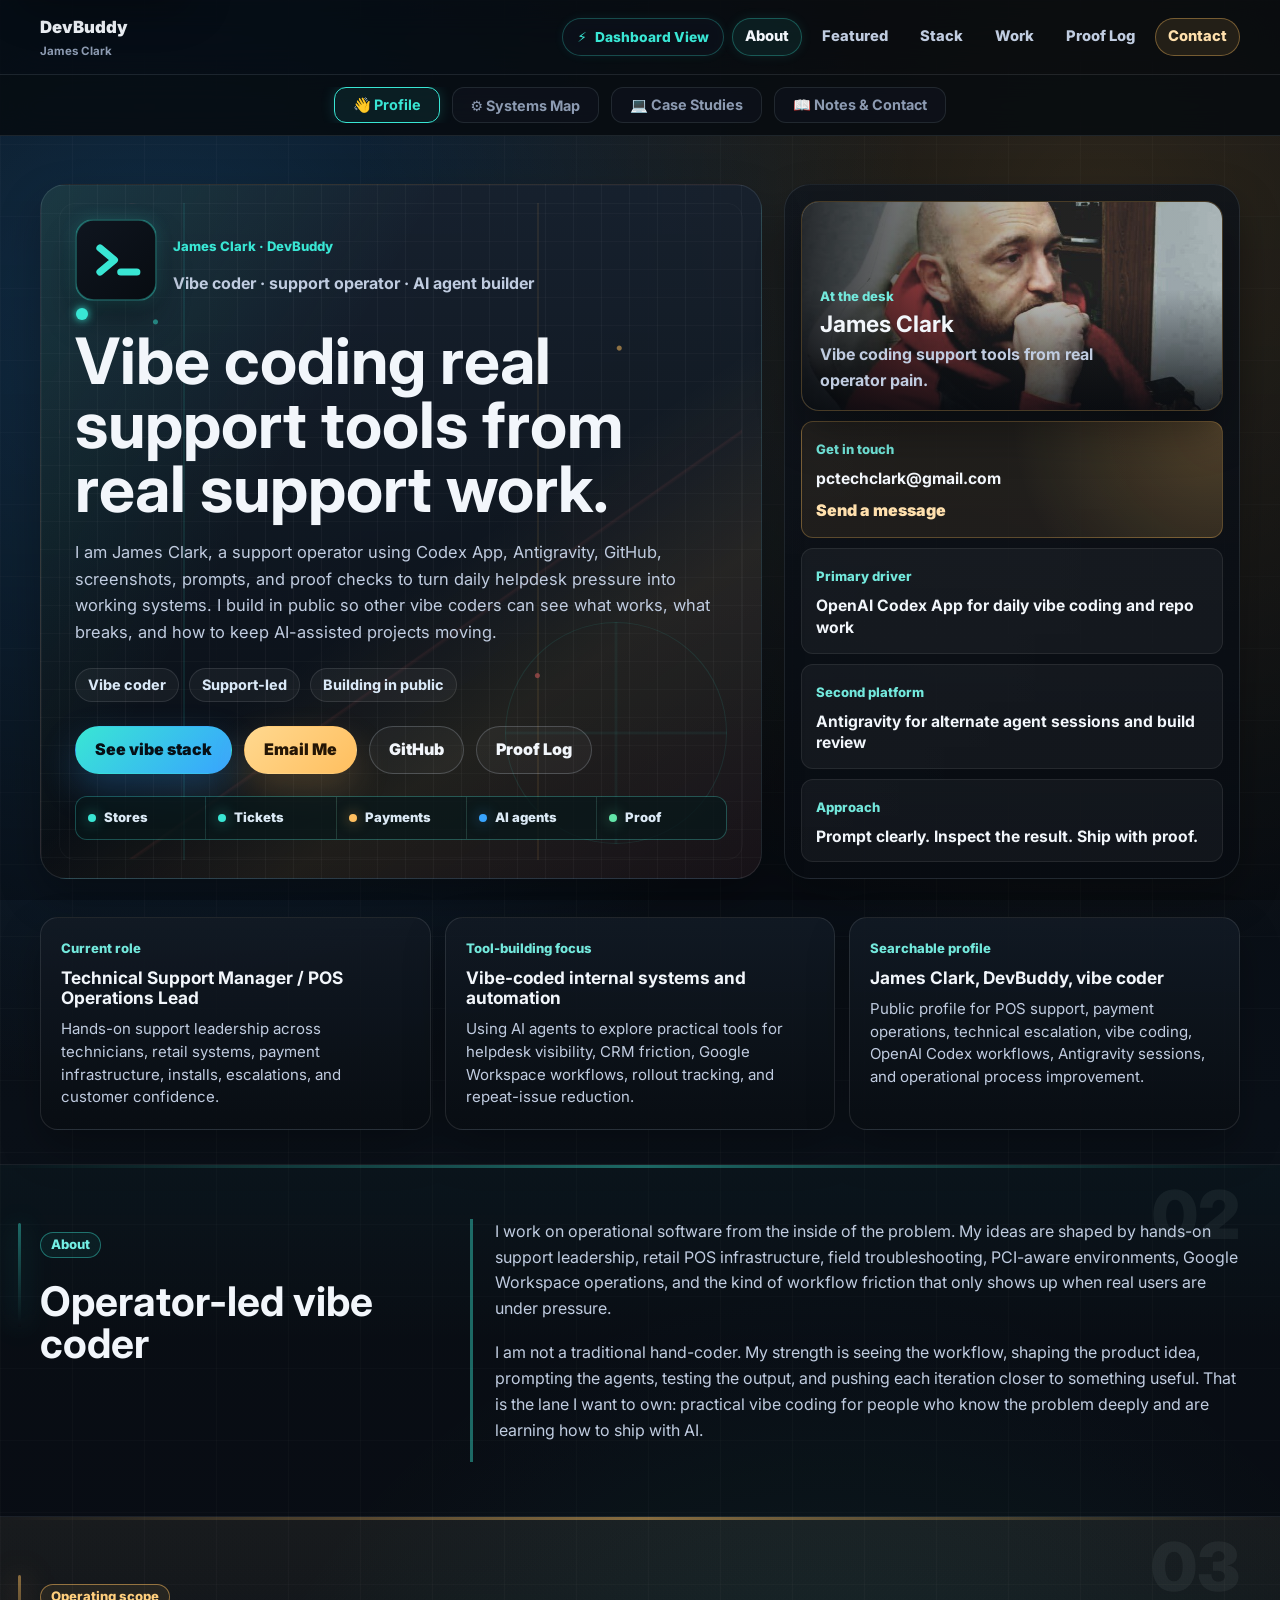
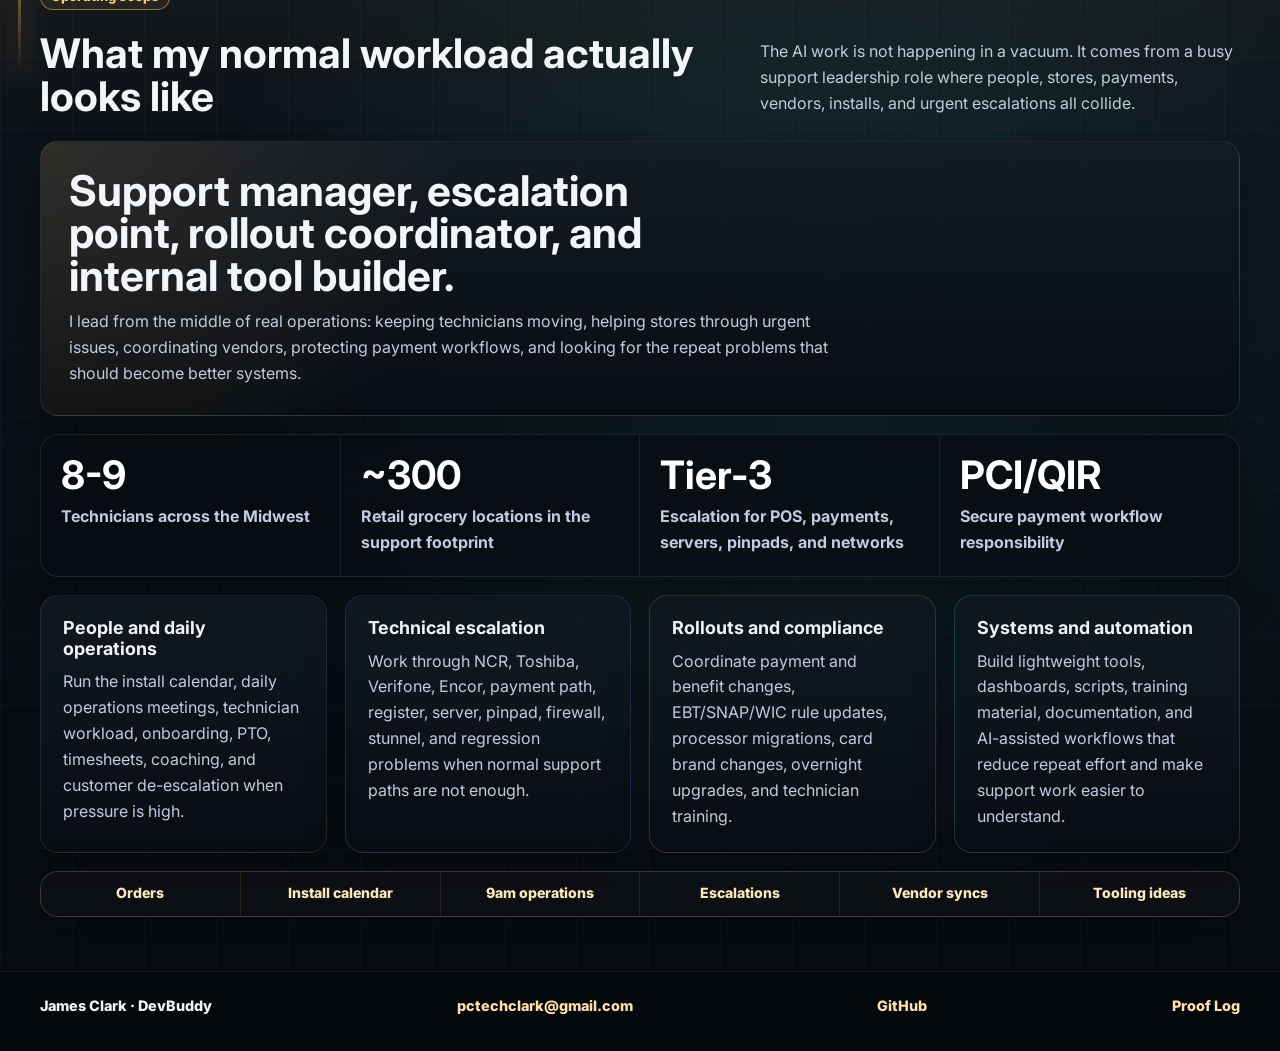
==== commit b1547d62: "Fix initial landing hash scroll offset and dashboard mode activation" ====
--- a/index.html
+++ b/index.html
@@ -1330,6 +1330,23 @@
       // Initialize defaults
       setViewMode(viewMode);
       scrollSpy();
+
+      // Handle initial hash landing with sticky offset
+      if (window.location.hash) {
+        const hashId = window.location.hash.substring(1);
+        const section = document.getElementById(hashId);
+        if (section) {
+          const targetTab = sectionToTabMap[hashId];
+          if (viewMode === 'dashboard' && targetTab) {
+            setTab(targetTab, false);
+          }
+          setTimeout(() => {
+            const offset = viewMode === 'dashboard' ? 140 : 80;
+            const scrollOffset = section.getBoundingClientRect().top + window.pageYOffset - offset;
+            window.scrollTo({ top: scrollOffset, behavior: 'auto' });
+          }, 150);
+        }
+      }
     });
   </script>
 </body>
--- a/style.css
+++ b/style.css
@@ -3335,7 +3335,7 @@
 .dashboard-tabs {
   position: sticky;
   top: 74px; /* site-header height */
-  z-index: 30;
+  z-index: 15;
   background: rgba(7, 11, 16, 0.85);
   backdrop-filter: blur(16px);
   border-bottom: 1px solid var(--line);
@@ -3579,7 +3579,7 @@
 }
 
 /* Layer main content above spotlight */
-main, .site-header, .site-footer, .back-to-top, .dashboard-tabs {
+main, .site-footer {
   position: relative;
   z-index: 2;
 }
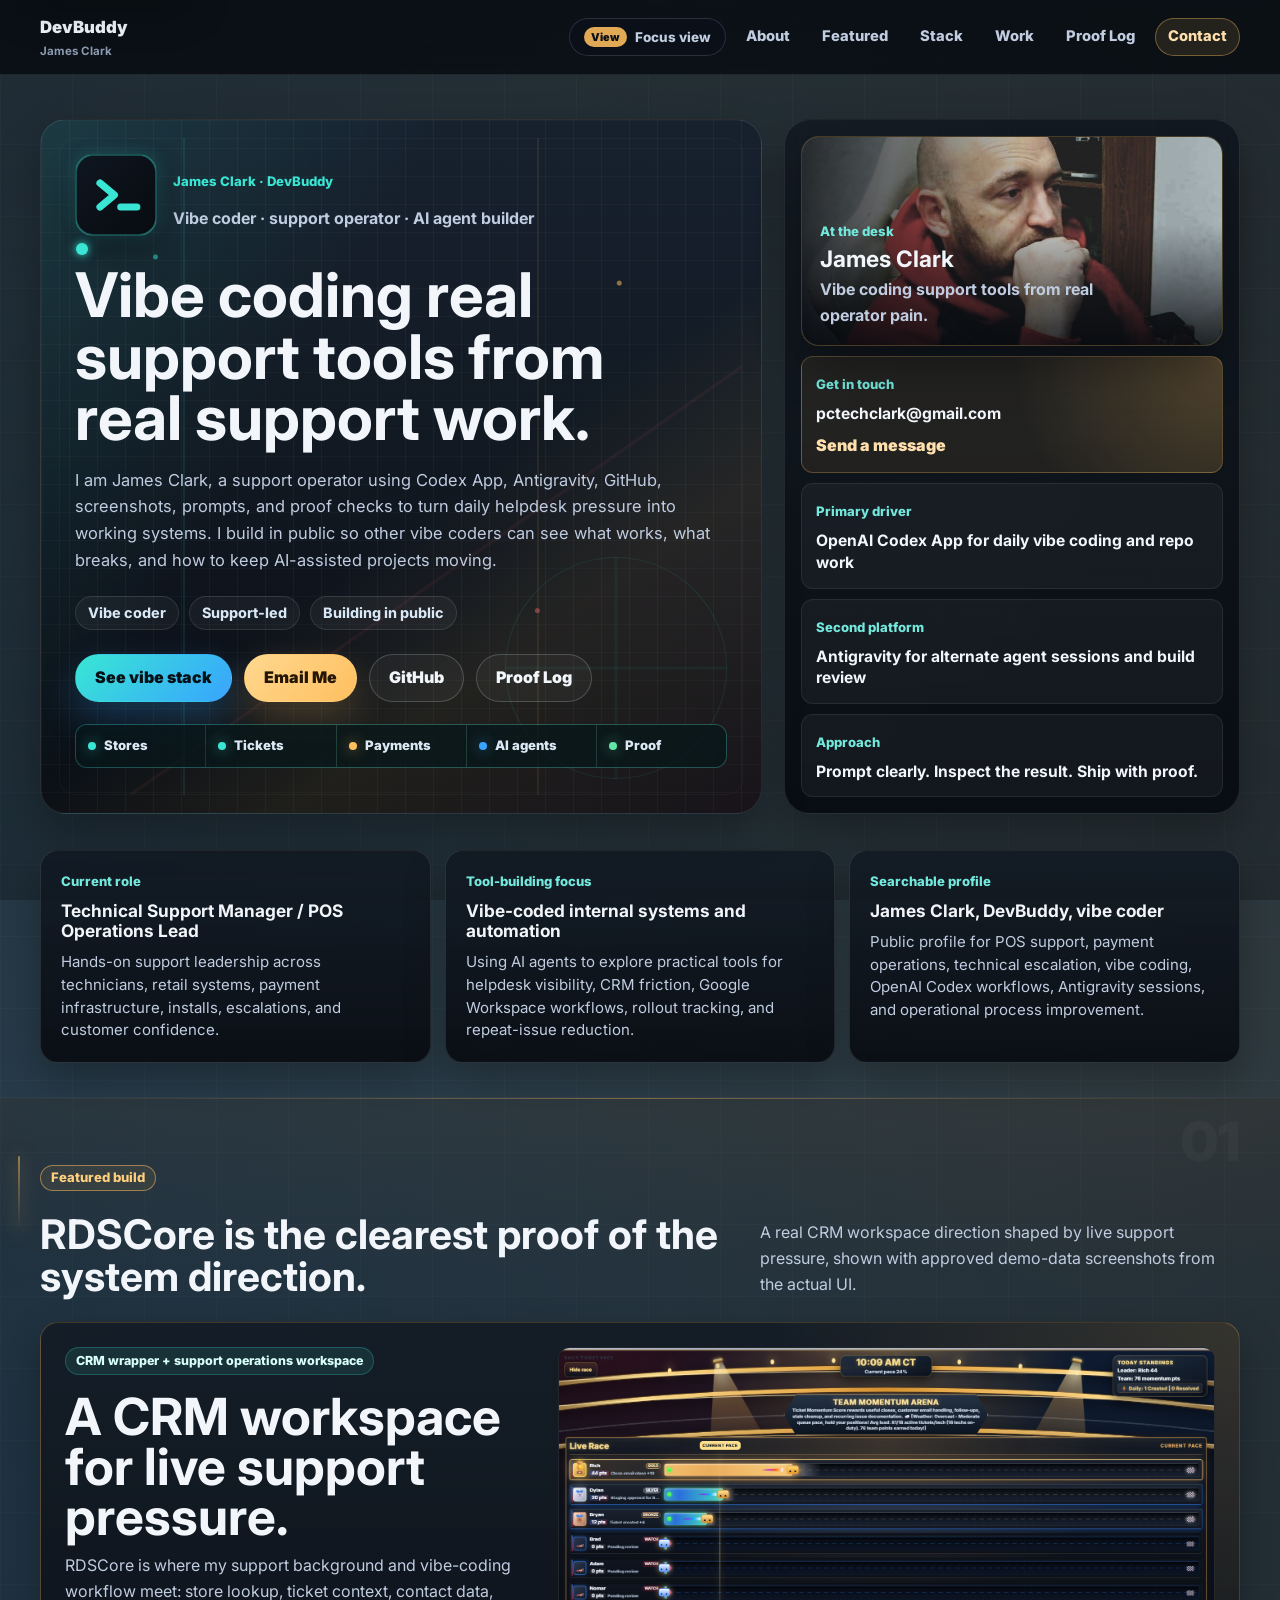
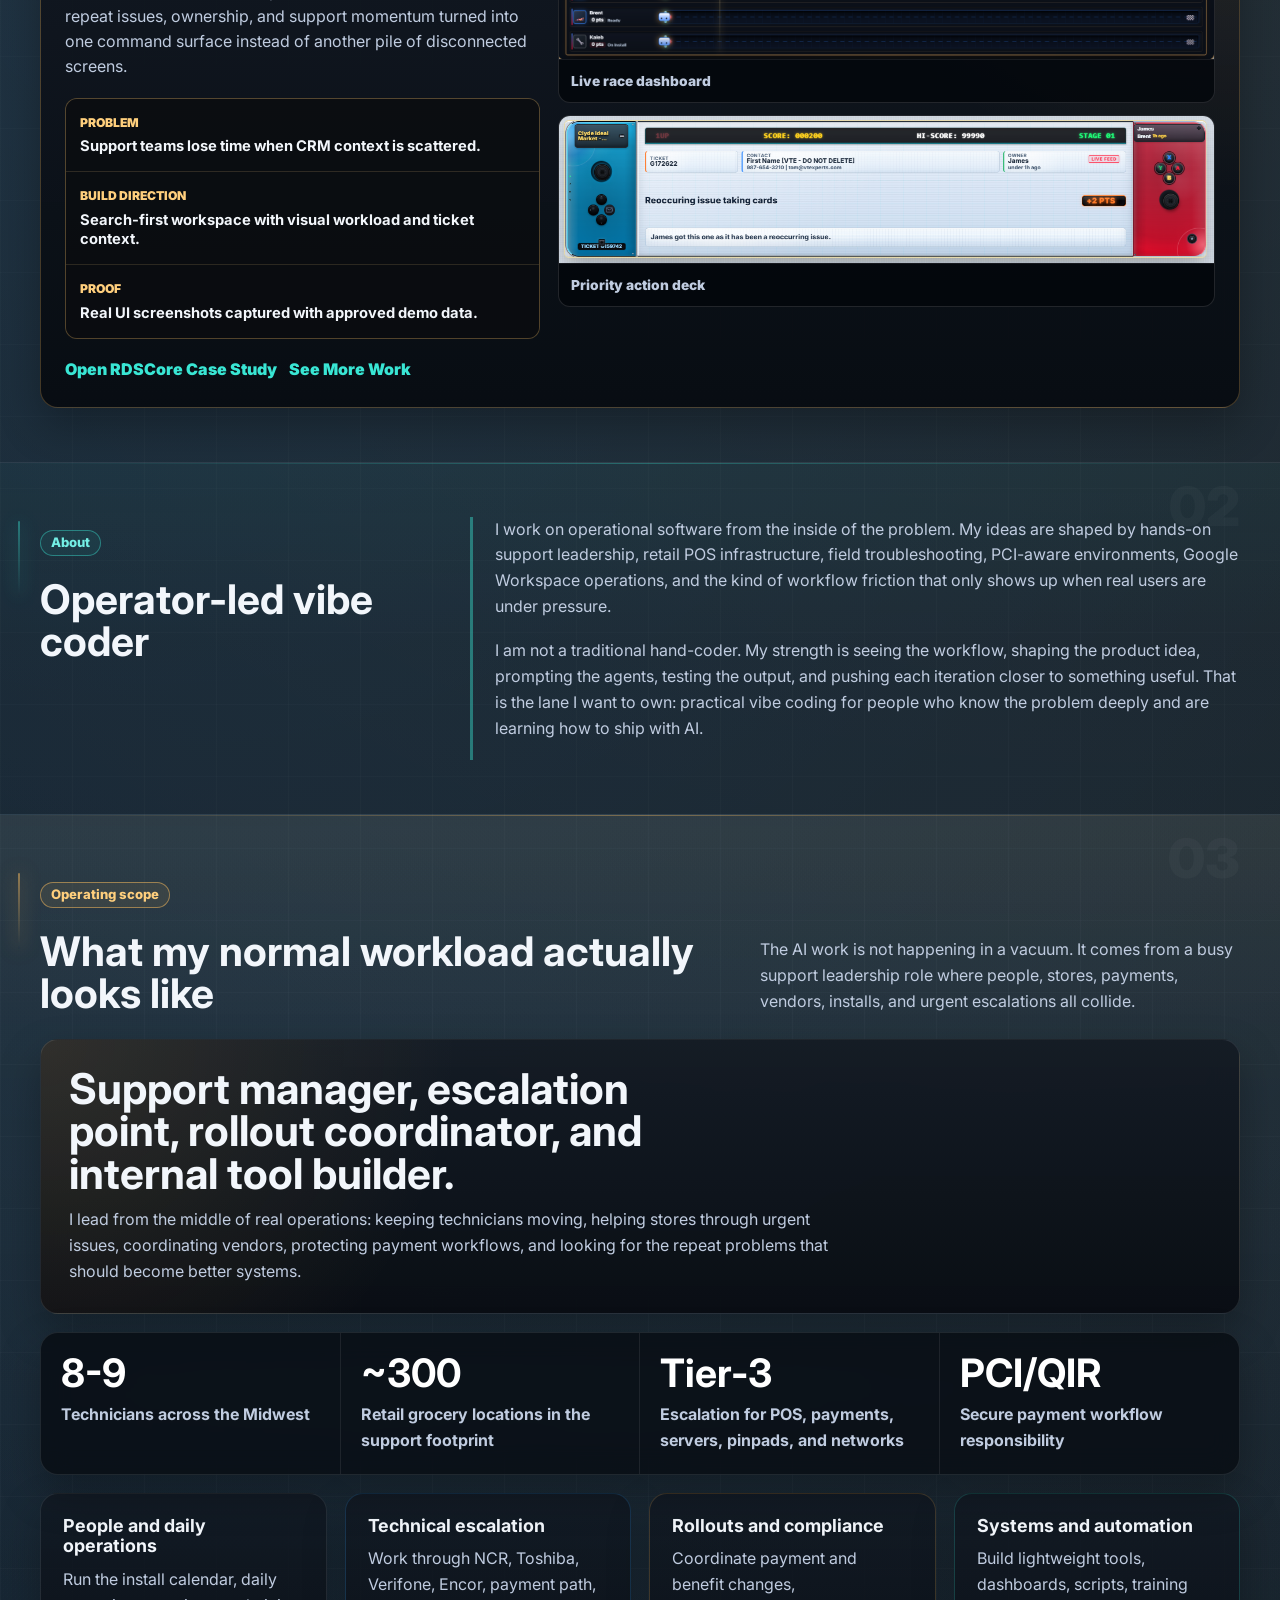
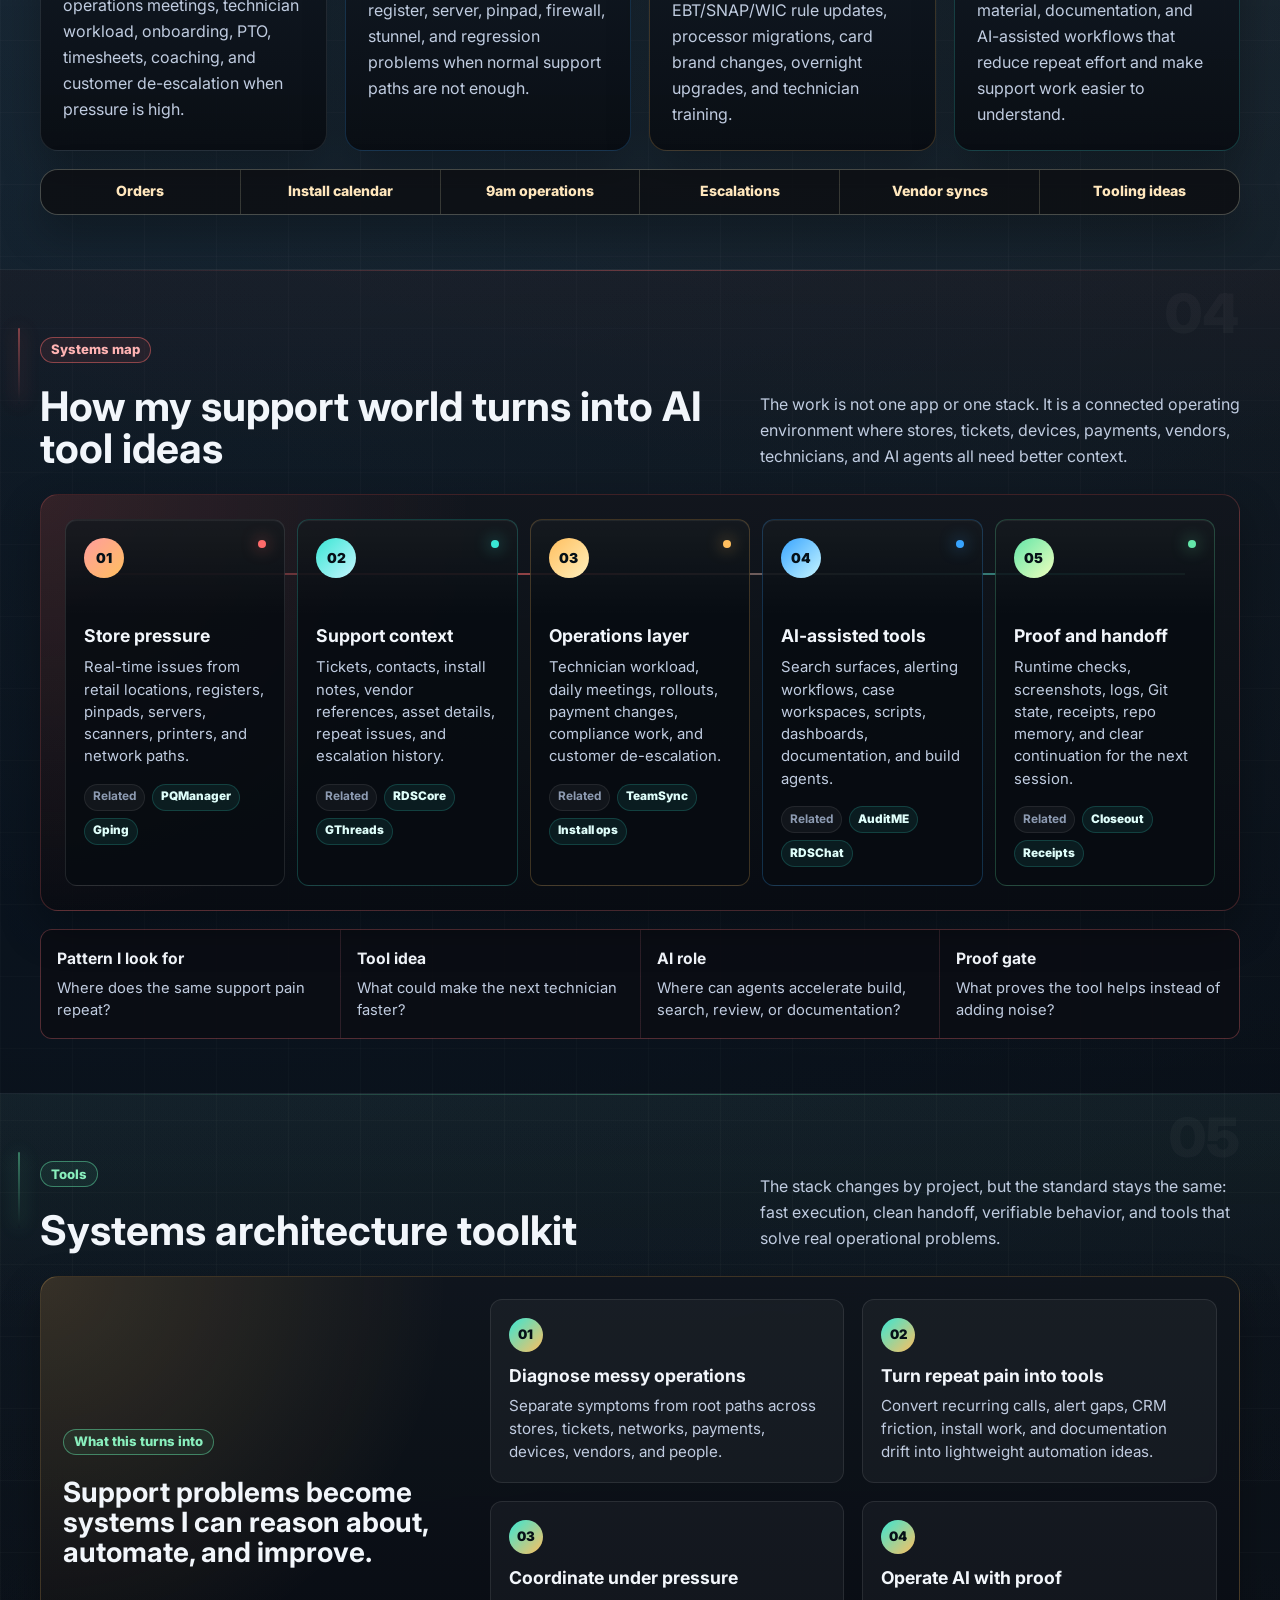
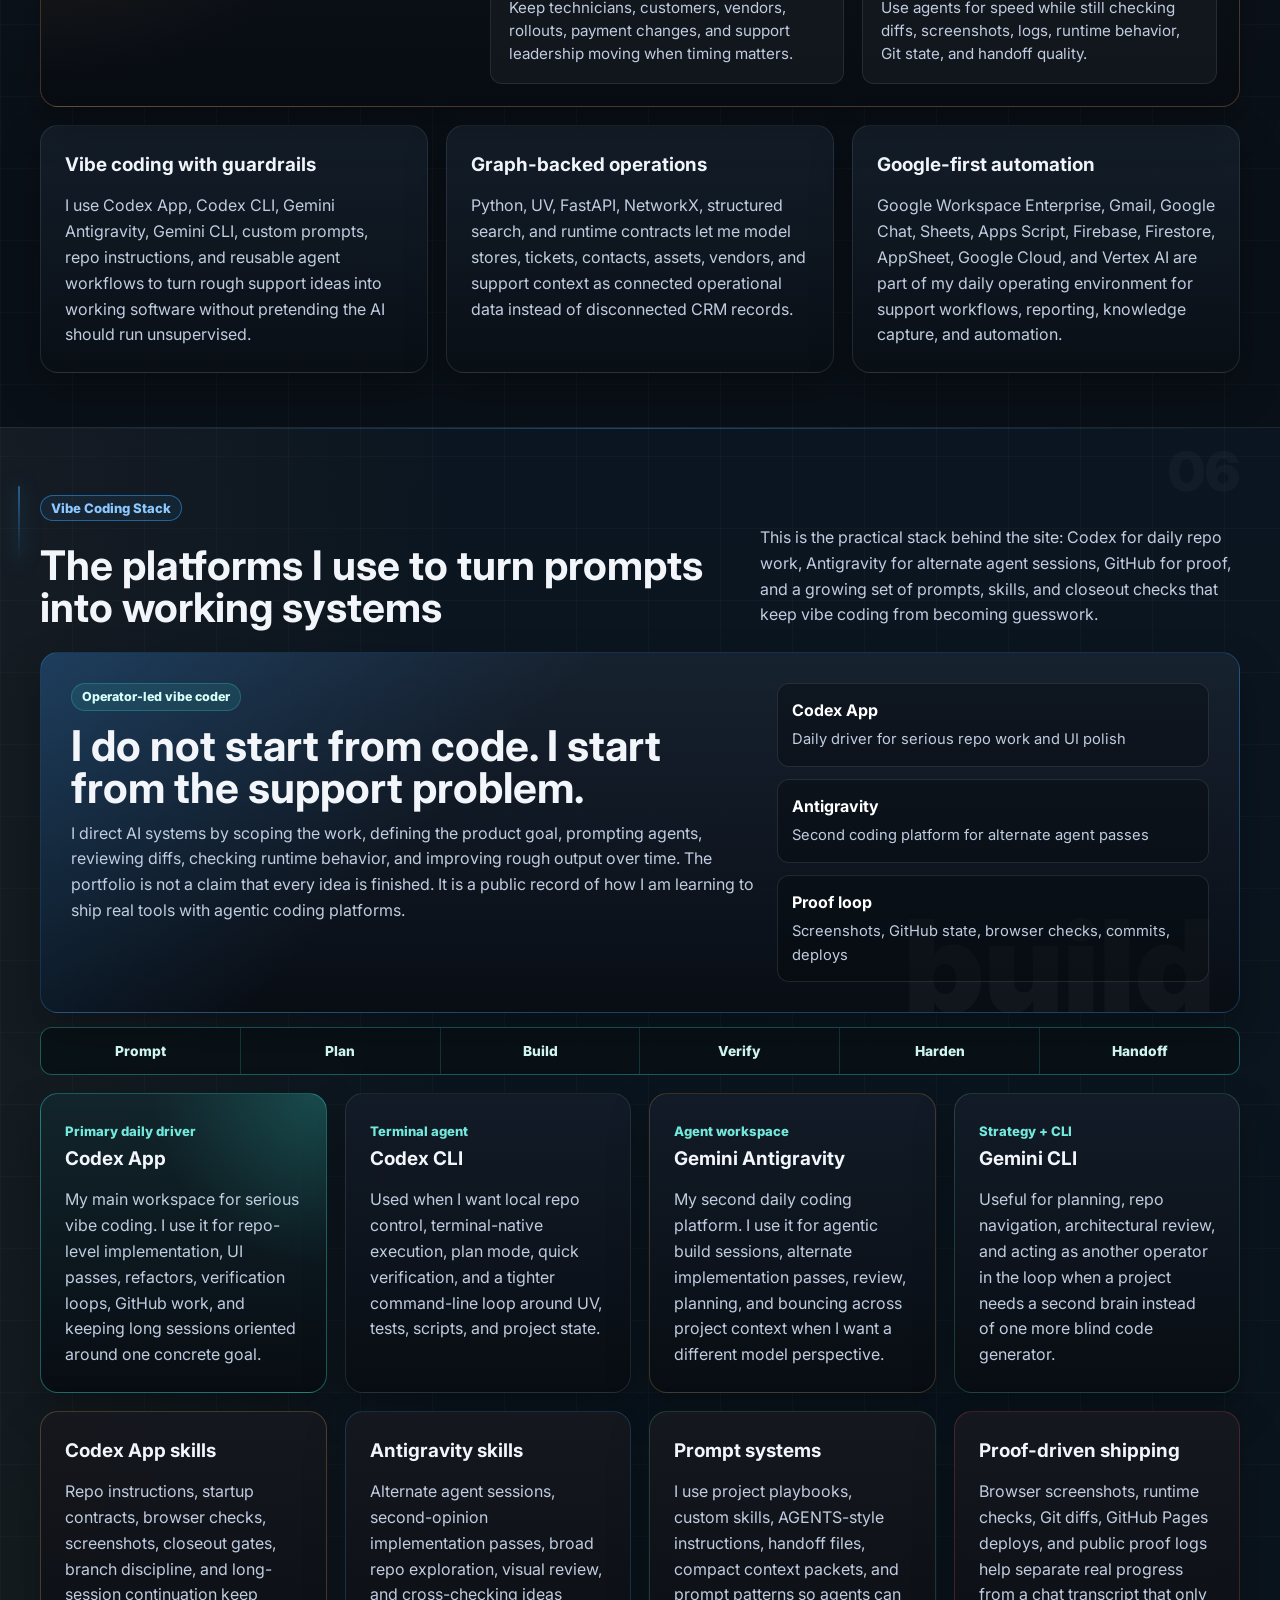
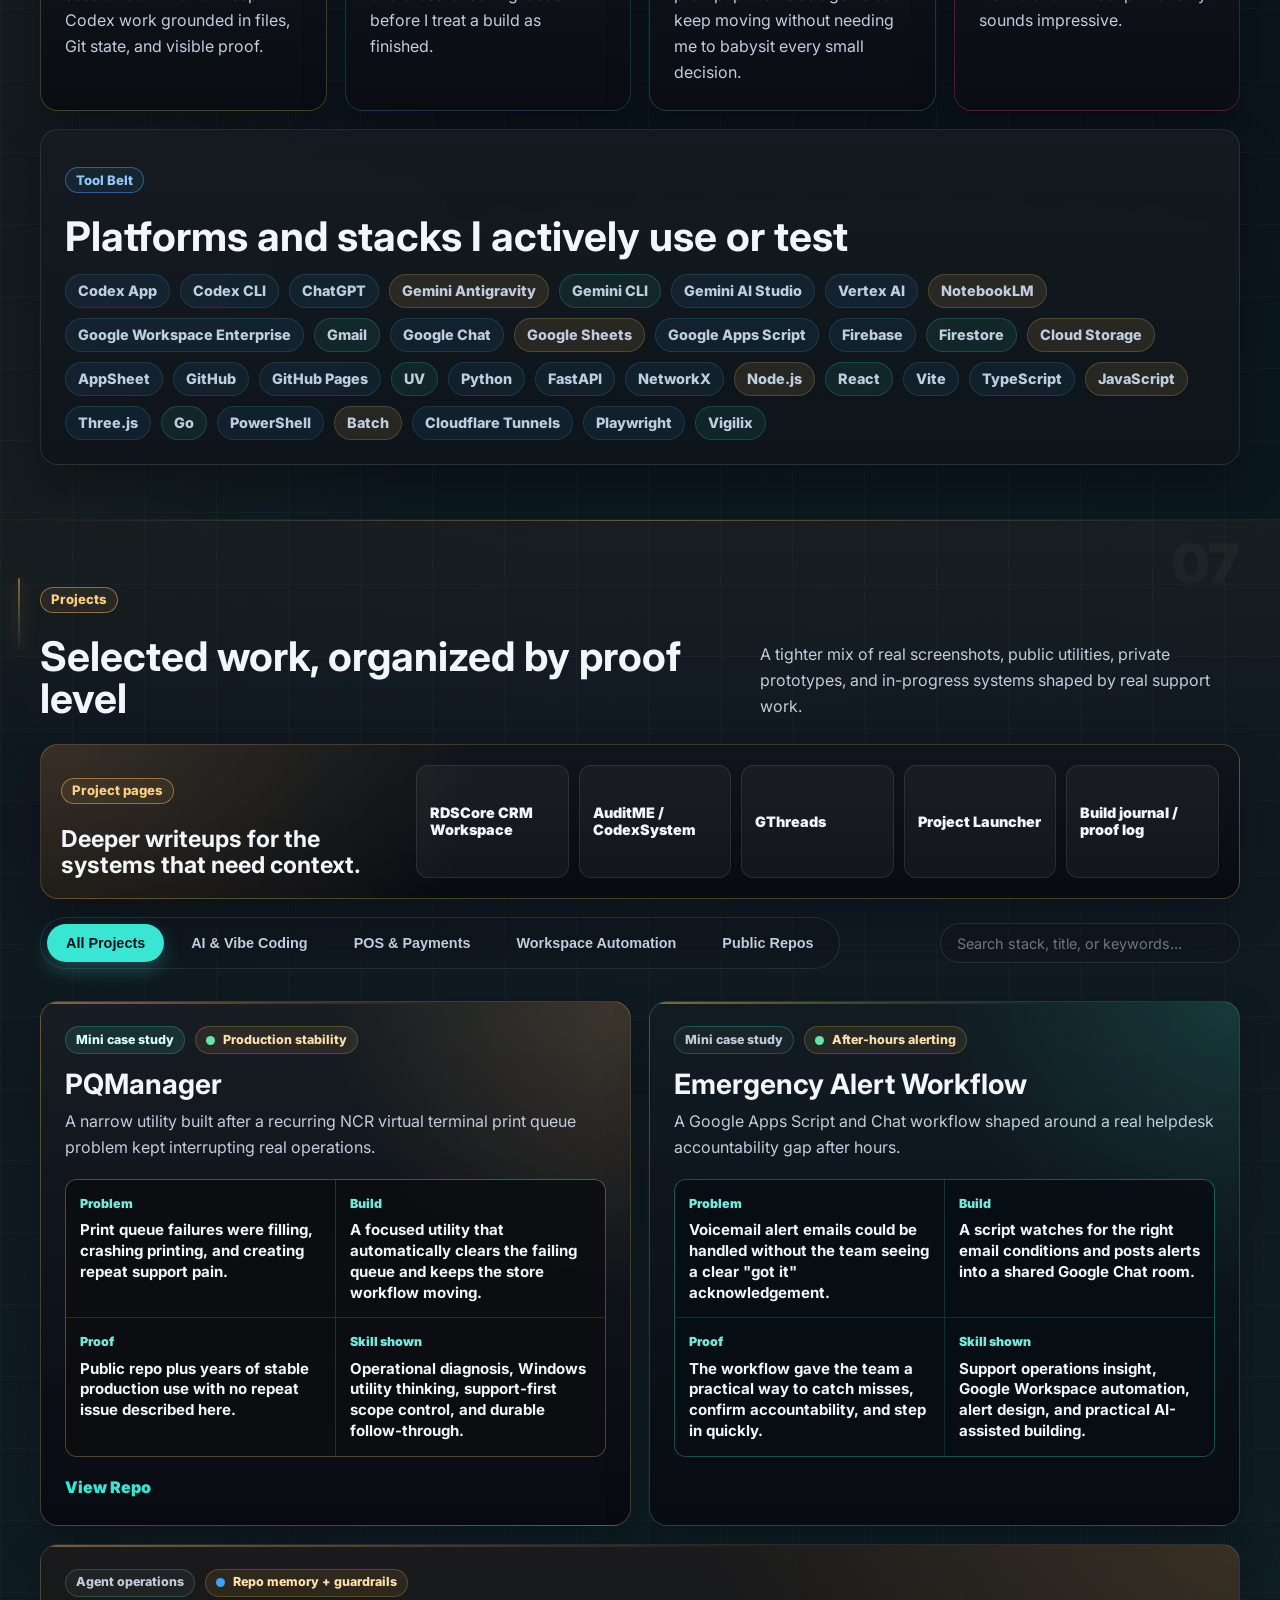
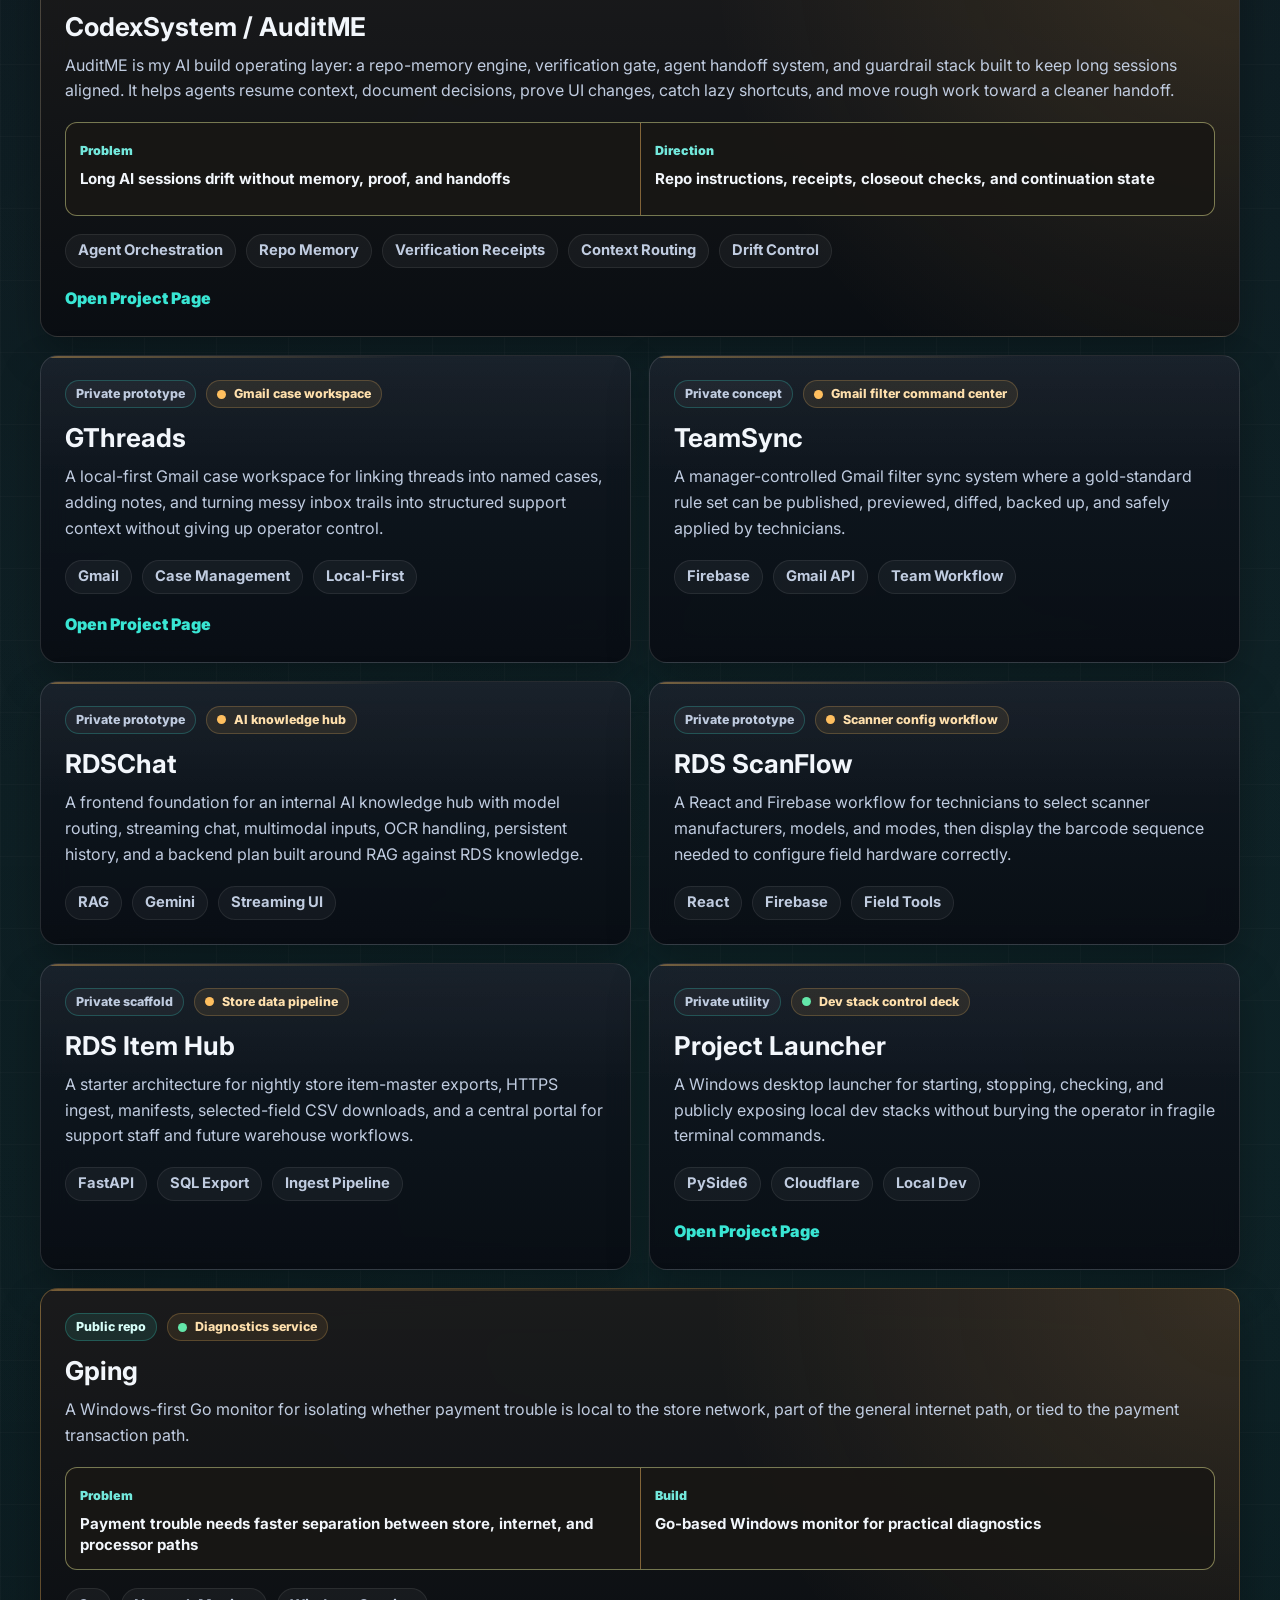
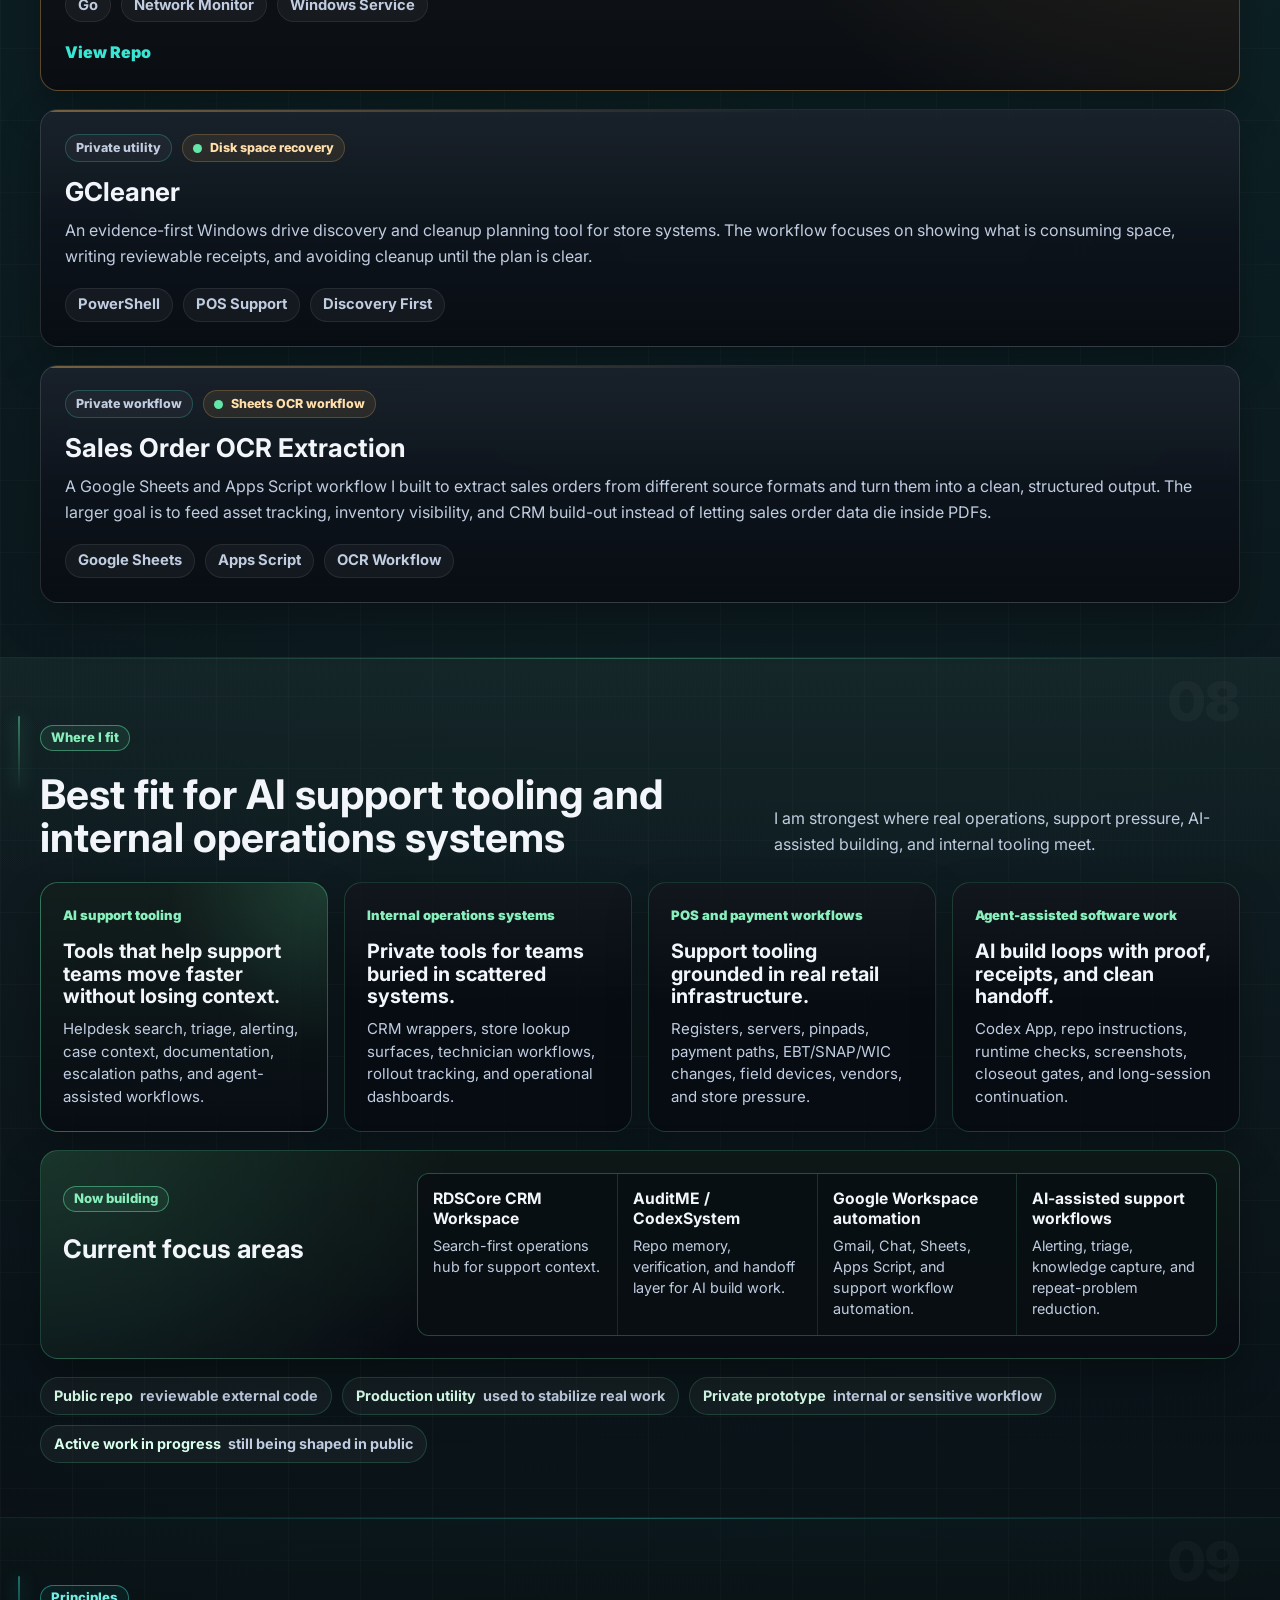
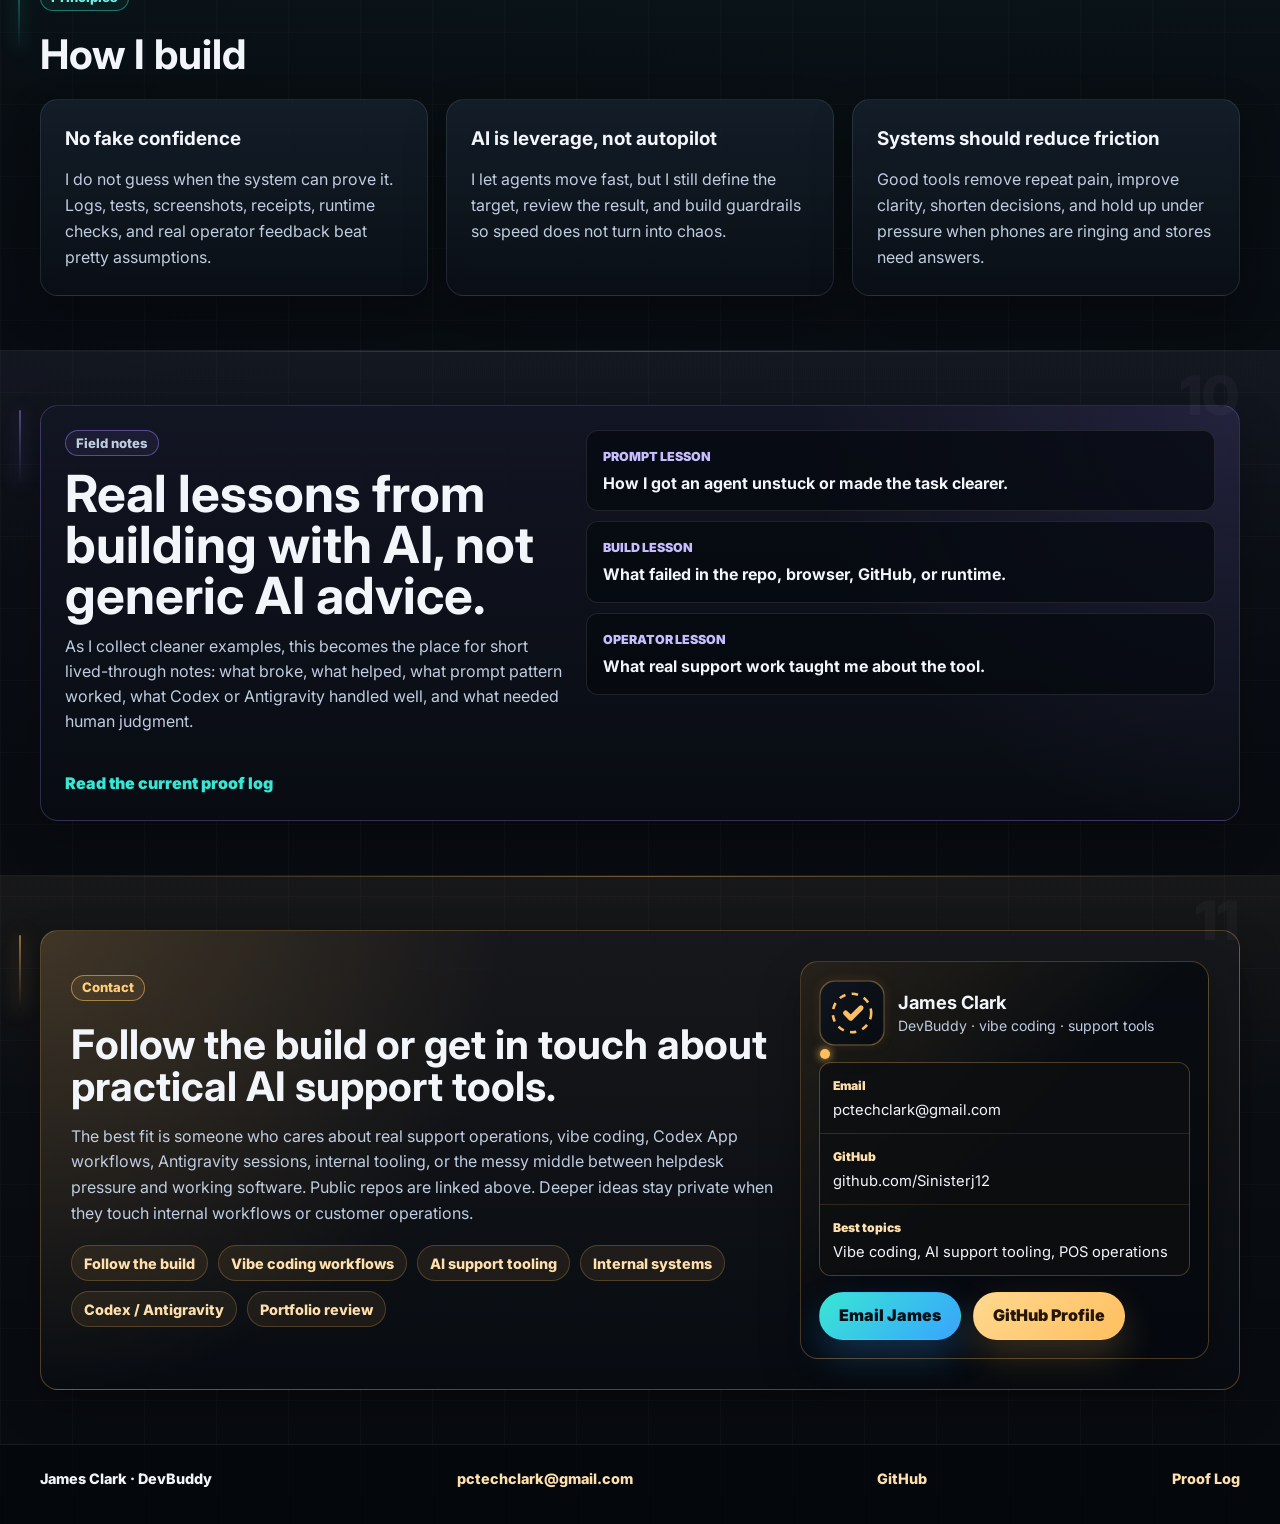
==== commit ead0a8f9: "Tighten portfolio clarity and focus view" ====
--- a/index.html
+++ b/index.html
@@ -21,7 +21,7 @@
   <link rel="preconnect" href="https://fonts.googleapis.com">
   <link rel="preconnect" href="https://fonts.gstatic.com" crossorigin>
   <link href="https://fonts.googleapis.com/css2?family=Inter:wght@400;500;600;700;800&display=swap" rel="stylesheet">
-  <link rel="stylesheet" href="style.css" />
+  <link rel="stylesheet" href="style.css?v=1.0.2" />
   <script src="assets/spotlight.js" defer></script>
   <script type="application/ld+json">
   {
@@ -121,9 +121,9 @@
     <div class="container nav-wrap">
       <a class="brand" href="#top">DevBuddy<span>James Clark</span></a>
       <nav class="nav">
-        <button id="view-mode-toggle" class="mode-toggle-btn" title="Toggle Layout View Mode">
-          <span class="mode-icon">⚡</span>
-          <span class="mode-label">Dashboard View</span>
+        <button id="view-mode-toggle" class="mode-toggle-btn" type="button" title="Toggle focused section view">
+          <span class="mode-icon" aria-hidden="true">View</span>
+          <span class="mode-label">Focus view</span>
         </button>
         <a href="#about">About</a>
         <a href="#featured-build">Featured</a>
@@ -137,10 +137,10 @@
 
   <nav class="dashboard-tabs" id="dashboard-tabs" aria-label="Dashboard views">
     <div class="tabs-container">
-      <button class="tab-btn active" data-tab="profile">👋 Profile</button>
-      <button class="tab-btn" data-tab="systems">⚙️ Systems Map</button>
-      <button class="tab-btn" data-tab="work">💻 Case Studies</button>
-      <button class="tab-btn" data-tab="lessons">📖 Notes &amp; Contact</button>
+      <button class="tab-btn active" data-tab="profile">Profile</button>
+      <button class="tab-btn" data-tab="systems">Systems Map</button>
+      <button class="tab-btn" data-tab="work">Case Studies</button>
+      <button class="tab-btn" data-tab="lessons">Notes &amp; Contact</button>
     </div>
   </nav>
 
@@ -276,11 +276,11 @@
           </div>
           <div class="flagship-media" aria-label="RDSCore real UI demo captures">
             <figure>
-              <img src="assets/portfolio-previews/rdscore-live-race-demo.png" alt="RDSCore live race dashboard demo screenshot" loading="lazy" decoding="async" />
+              <img src="assets/portfolio-previews/rdscore-live-race-demo.png" alt="RDSCore live race dashboard demo screenshot" loading="eager" decoding="async" fetchpriority="high" />
               <figcaption>Live race dashboard</figcaption>
             </figure>
             <figure>
-              <img src="assets/portfolio-previews/rdscore-priority-ticket-demo.png" alt="RDSCore priority action deck ticket demo screenshot" loading="lazy" decoding="async" />
+              <img src="assets/portfolio-previews/rdscore-priority-ticket-demo.png" alt="RDSCore priority action deck ticket demo screenshot" loading="eager" decoding="async" fetchpriority="high" />
               <figcaption>Priority action deck</figcaption>
             </figure>
           </div>
@@ -1161,11 +1161,11 @@
         });
       }
 
-      // --- ADHD Dashboard & View Mode Controller ---
+      // --- Focus View Controller ---
       const viewModeToggleBtn = document.getElementById('view-mode-toggle');
       const tabButtons = document.querySelectorAll('.tab-btn');
       
-      let viewMode = localStorage.getItem('viewMode') || 'dashboard'; // 'dashboard' or 'scroll'
+      let viewMode = localStorage.getItem('viewModeV2') || 'scroll'; // 'dashboard' or 'scroll'
       let activeTab = localStorage.getItem('activeTab') || 'profile';  // 'profile', 'systems', 'work', 'lessons'
       
       const sectionToTabMap = {
@@ -1184,19 +1184,19 @@
 
       const setViewMode = (mode) => {
         viewMode = mode;
-        localStorage.setItem('viewMode', mode);
+        localStorage.setItem('viewModeV2', mode);
         if (mode === 'dashboard') {
           document.body.classList.add('dashboard-mode');
           viewModeToggleBtn.classList.remove('scroll-active');
-          viewModeToggleBtn.querySelector('.mode-icon').innerText = '⚡';
-          viewModeToggleBtn.querySelector('.mode-label').innerText = 'Dashboard View';
+          viewModeToggleBtn.querySelector('.mode-icon').innerText = 'Exit';
+          viewModeToggleBtn.querySelector('.mode-label').innerText = 'Full page';
           setTab(activeTab, false); // Switch to active tab without scrolling
         } else {
           document.body.classList.remove('dashboard-mode');
           document.body.className = document.body.className.replace(/\btab-\S+/g, '');
           viewModeToggleBtn.classList.add('scroll-active');
-          viewModeToggleBtn.querySelector('.mode-icon').innerText = '📜';
-          viewModeToggleBtn.querySelector('.mode-label').innerText = 'Full Scroll';
+          viewModeToggleBtn.querySelector('.mode-icon').innerText = 'View';
+          viewModeToggleBtn.querySelector('.mode-label').innerText = 'Focus view';
           scrollSpy();
         }
       };
--- a/style.css
+++ b/style.css
@@ -159,7 +159,7 @@
 }
 
 .hero {
-  padding: 48px 0 30px;
+  padding: 44px 0 28px;
 }
 
 .hero-grid {
@@ -276,7 +276,7 @@
   z-index: 1;
   max-width: 16ch;
   margin: 28px 0 18px;
-  font-size: 4rem;
+  font-size: clamp(3.25rem, 5.8vw, 3.85rem);
   line-height: 1;
   letter-spacing: 0;
 }
@@ -523,10 +523,10 @@
   content: "";
   position: absolute;
   inset: 0 0 auto;
-  height: 3px;
+  height: 1px;
   pointer-events: none;
   background: linear-gradient(90deg, transparent, var(--section-line), transparent);
-  opacity: 0.95;
+  opacity: 0.72;
 }
 
 .profile-signal-section {
@@ -679,8 +679,8 @@
   top: -38px;
   right: 0;
   pointer-events: none;
-  color: rgba(242, 246, 251, 0.055);
-  font-size: 4.2rem;
+  color: rgba(242, 246, 251, 0.032);
+  font-size: 3.4rem;
   font-weight: 900;
   line-height: 1;
 }
@@ -690,12 +690,12 @@
   position: absolute;
   top: 4px;
   left: -22px;
-  width: 3px;
-  height: 104px;
+  width: 2px;
+  height: 76px;
   pointer-events: none;
   border-radius: 999px;
   background: linear-gradient(180deg, var(--section-line), transparent);
-  box-shadow: 0 0 28px var(--section-line);
+  box-shadow: 0 0 18px var(--section-line);
 }
 
 .section-grid {
@@ -3300,35 +3300,47 @@
   align-items: center;
   gap: 8px;
   min-height: 38px;
-  background: rgba(15, 21, 31, 0.65);
-  border: 1px solid rgba(57, 230, 212, 0.28);
+  background: rgba(15, 21, 31, 0.58);
+  border: 1px solid rgba(225, 238, 255, 0.14);
   padding: 0 14px;
   border-radius: 999px;
-  color: var(--cyan);
+  color: var(--text-soft);
   font-family: inherit;
-  font-size: 0.86rem;
+  font-size: 0.84rem;
   font-weight: 800;
   cursor: pointer;
-  transition: all 0.22s ease;
-  box-shadow: 0 0 10px rgba(57, 230, 212, 0.08);
+  transition: transform 0.18s ease, color 0.18s ease, border-color 0.18s ease, background 0.18s ease;
   backdrop-filter: blur(8px);
 }
 
 .mode-toggle-btn:hover {
-  border-color: var(--cyan);
-  box-shadow: 0 0 16px rgba(57, 230, 212, 0.32);
+  color: var(--text);
+  border-color: rgba(57, 230, 212, 0.34);
+  background: rgba(57, 230, 212, 0.06);
   transform: translateY(-1px);
 }
 
 .mode-toggle-btn.scroll-active {
-  border-color: rgba(255, 191, 95, 0.28);
-  color: var(--amber);
-  box-shadow: 0 0 10px rgba(255, 191, 95, 0.08);
+  border-color: rgba(225, 238, 255, 0.14);
+  color: var(--text-soft);
 }
 
 .mode-toggle-btn.scroll-active:hover {
-  border-color: var(--amber);
-  box-shadow: 0 0 16px rgba(255, 191, 95, 0.32);
+  border-color: rgba(255, 191, 95, 0.34);
+  background: rgba(255, 191, 95, 0.06);
+}
+
+.mode-icon {
+  display: inline-flex;
+  align-items: center;
+  min-height: 20px;
+  padding: 0 7px;
+  border-radius: 999px;
+  color: #081018;
+  background: rgba(255, 191, 95, 0.88);
+  font-size: 0.68rem;
+  font-weight: 900;
+  line-height: 1;
 }
 
 /* Dashboard Tab Navigation Bar */
@@ -3336,10 +3348,10 @@
   position: sticky;
   top: 74px; /* site-header height */
   z-index: 15;
-  background: rgba(7, 11, 16, 0.85);
+  background: rgba(7, 11, 16, 0.9);
   backdrop-filter: blur(16px);
   border-bottom: 1px solid var(--line);
-  padding: 12px 0;
+  padding: 10px 0;
   display: none;
   opacity: 0;
   transform: translateY(-5px);
@@ -3355,11 +3367,14 @@
 .tabs-container {
   display: flex;
   justify-content: center;
-  gap: 12px;
+  gap: 4px;
   max-width: var(--max-width);
   margin: 0 auto;
-  padding: 0 16px;
+  padding: 4px;
   overflow-x: auto;
+  border: 1px solid rgba(225, 238, 255, 0.09);
+  border-radius: 999px;
+  background: rgba(15, 21, 31, 0.48);
   scrollbar-width: none; /* Hide scrollbar for Firefox */
 }
 
@@ -3368,30 +3383,28 @@
 }
 
 .tab-btn {
-  background: rgba(15, 21, 31, 0.6);
-  border: 1px solid var(--line);
-  padding: 8px 18px;
-  border-radius: var(--radius-md);
+  background: transparent;
+  border: 1px solid transparent;
+  padding: 8px 17px;
+  border-radius: 999px;
   color: var(--text-muted);
   font-family: inherit;
-  font-size: 0.9rem;
-  font-weight: 700;
+  font-size: 0.86rem;
+  font-weight: 800;
   cursor: pointer;
   white-space: nowrap;
-  transition: all 0.22s ease;
+  transition: color 0.18s ease, border-color 0.18s ease, background 0.18s ease;
 }
 
 .tab-btn:hover {
   color: var(--text);
-  border-color: rgba(57, 230, 212, 0.4);
-  background: rgba(57, 230, 212, 0.02);
+  background: rgba(255, 255, 255, 0.045);
 }
 
 .tab-btn.active {
-  color: var(--cyan);
-  border-color: var(--cyan);
-  background: rgba(57, 230, 212, 0.08);
-  box-shadow: 0 0 14px rgba(57, 230, 212, 0.18);
+  color: #061017;
+  border-color: rgba(57, 230, 212, 0.32);
+  background: linear-gradient(135deg, rgba(57, 230, 212, 0.92), rgba(56, 164, 255, 0.84));
 }
 
 /* Section Show/Hide logic for Dashboard Mode */
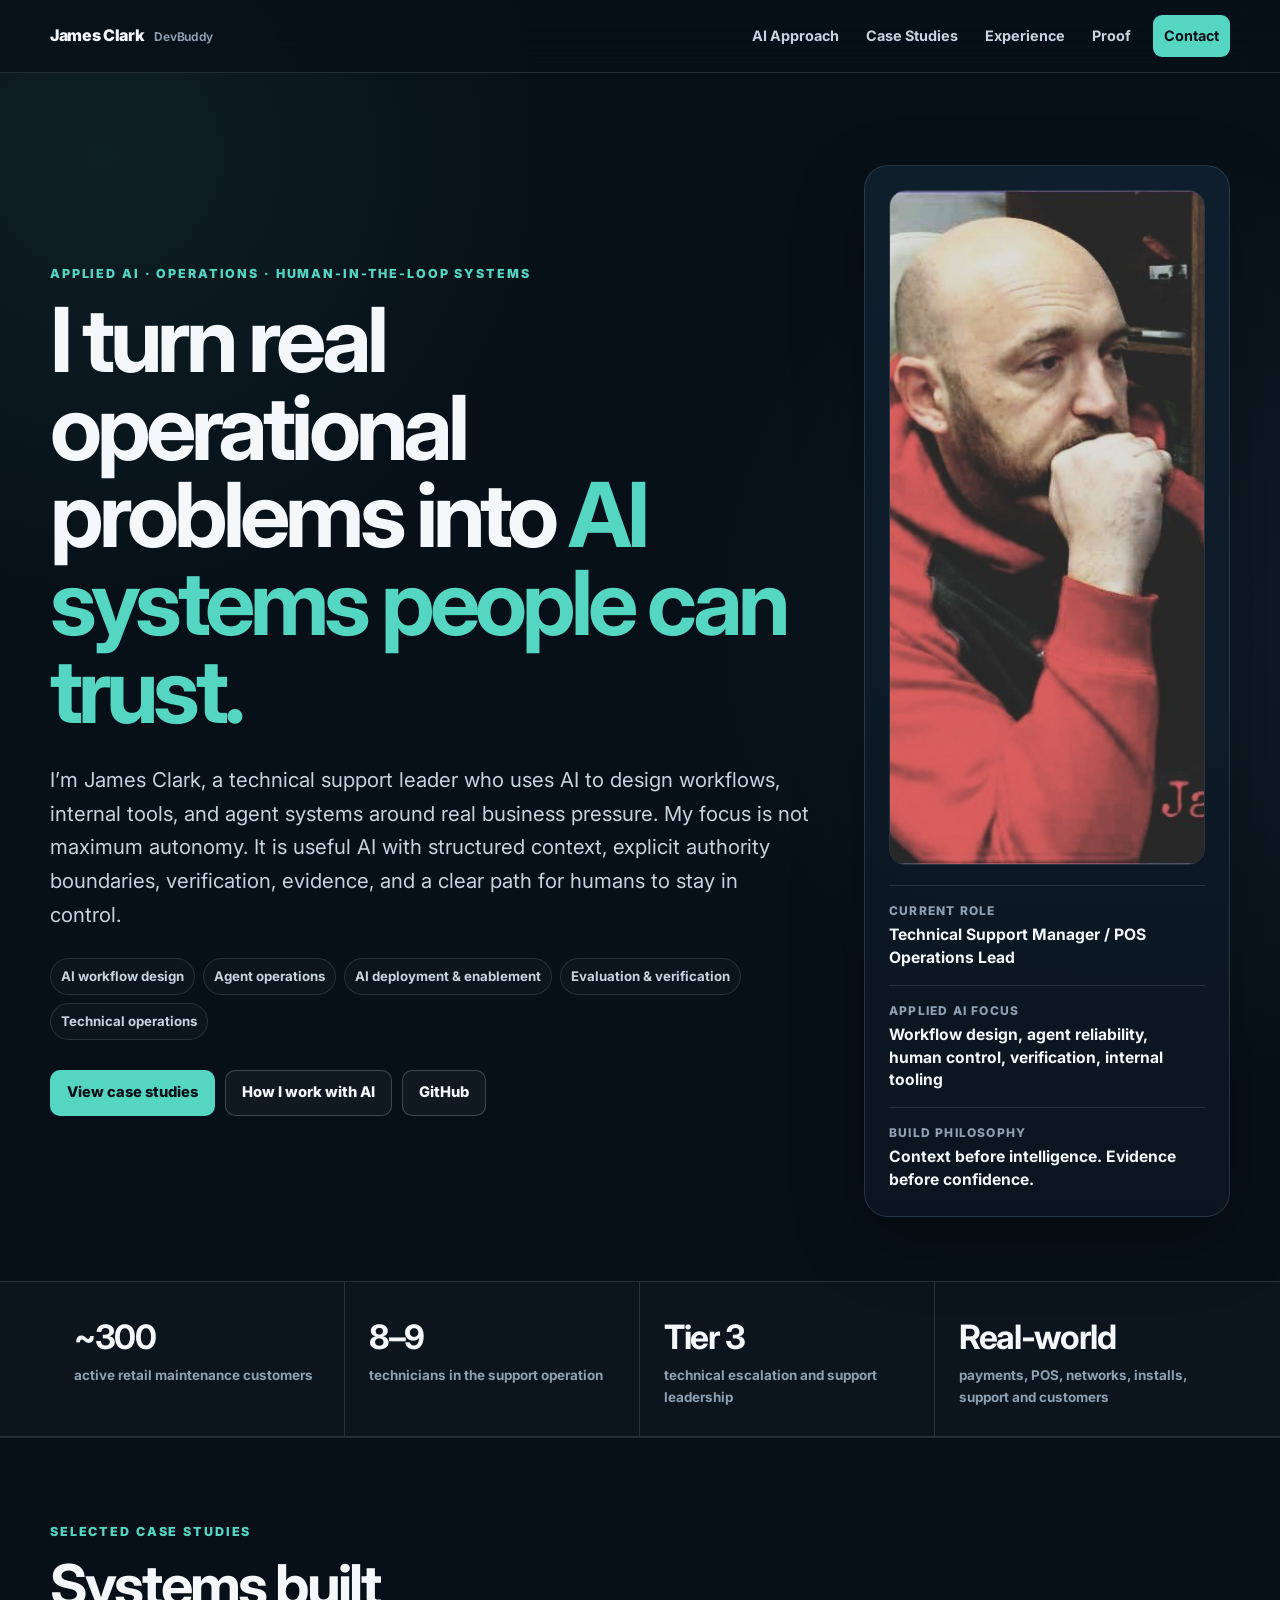
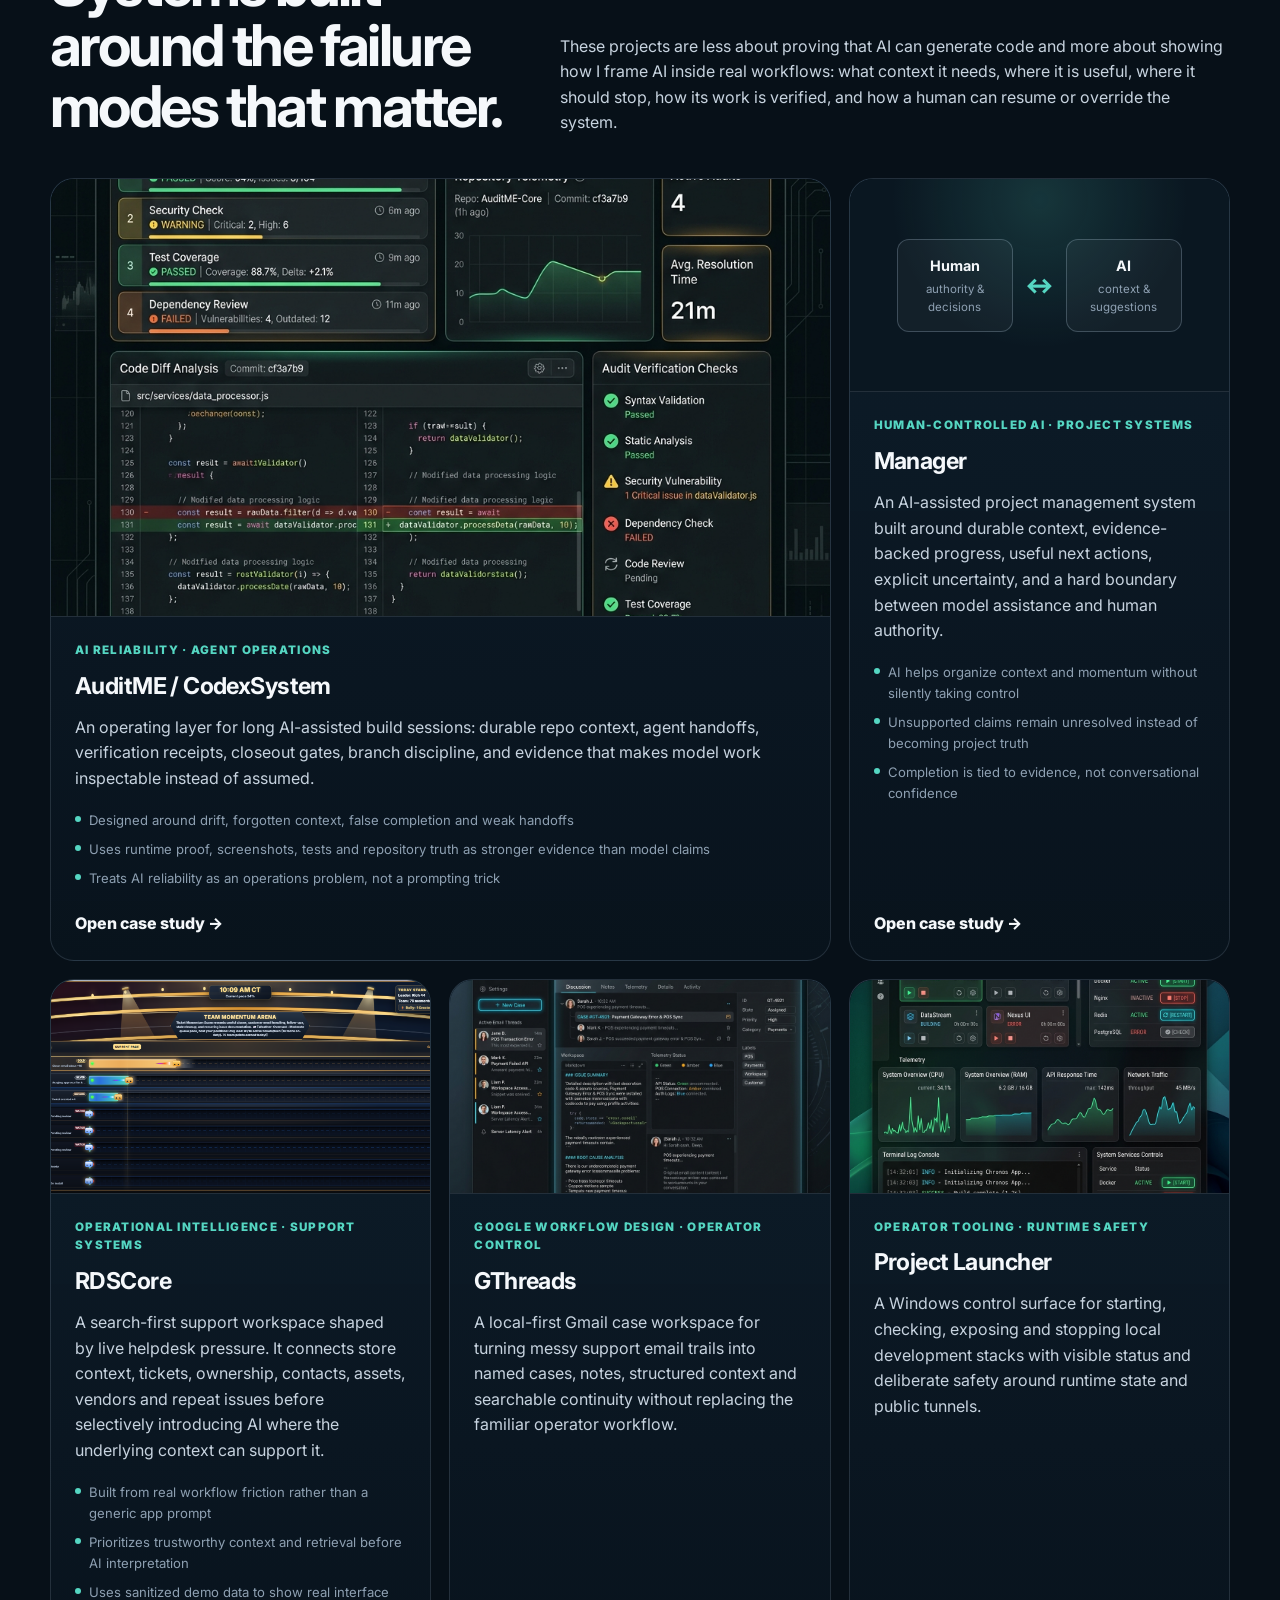
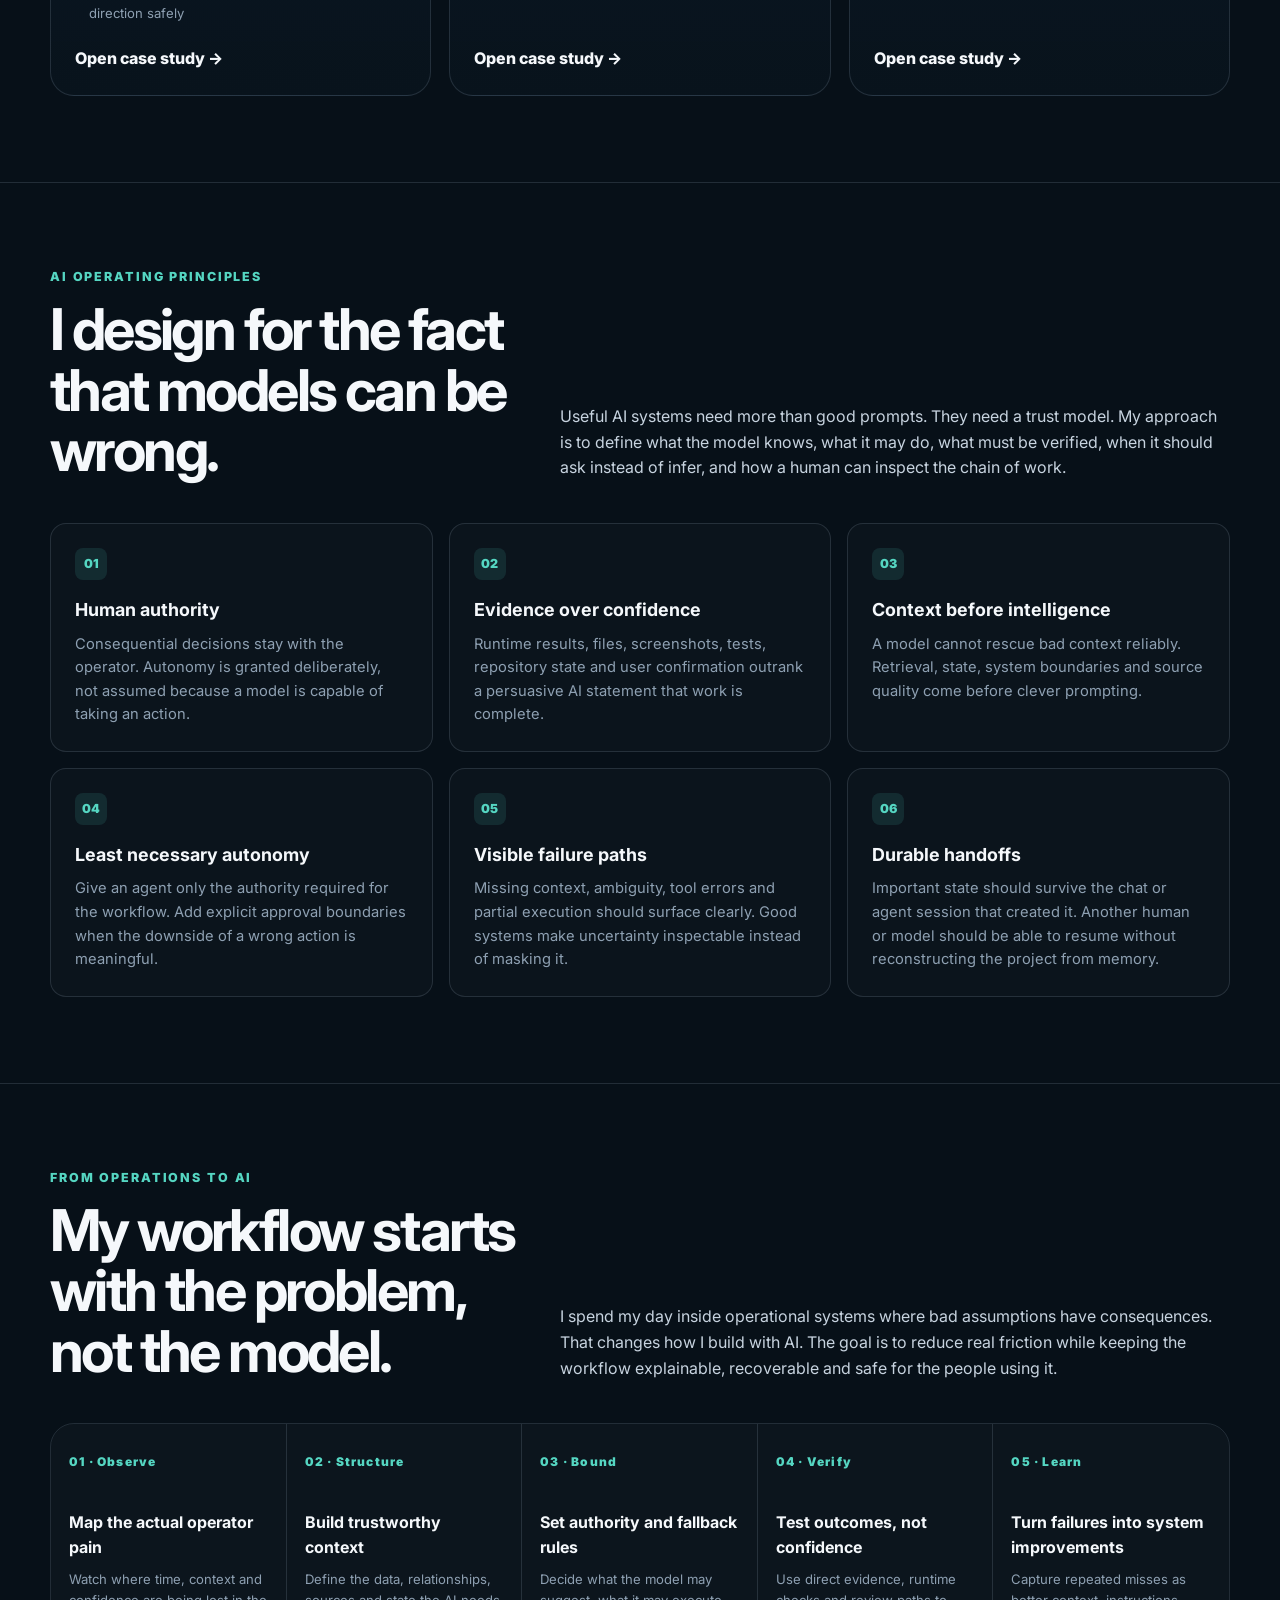
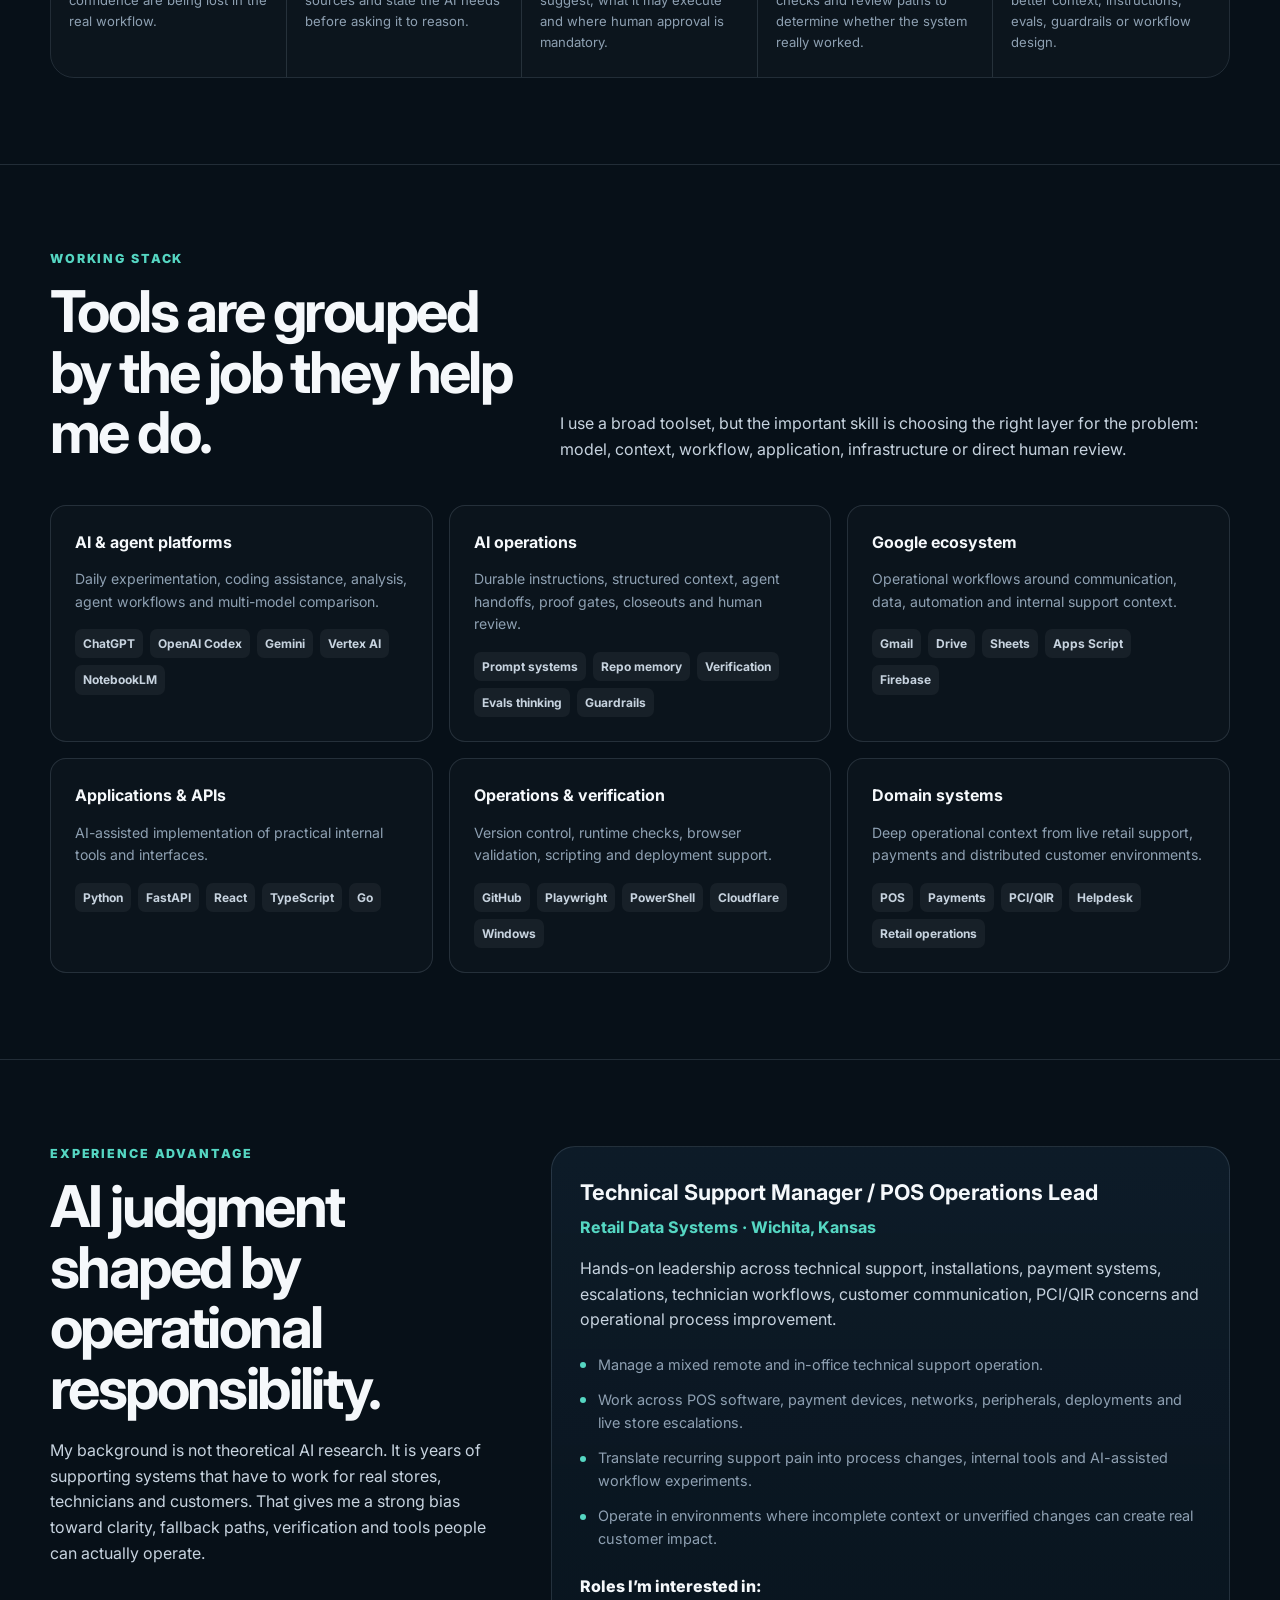
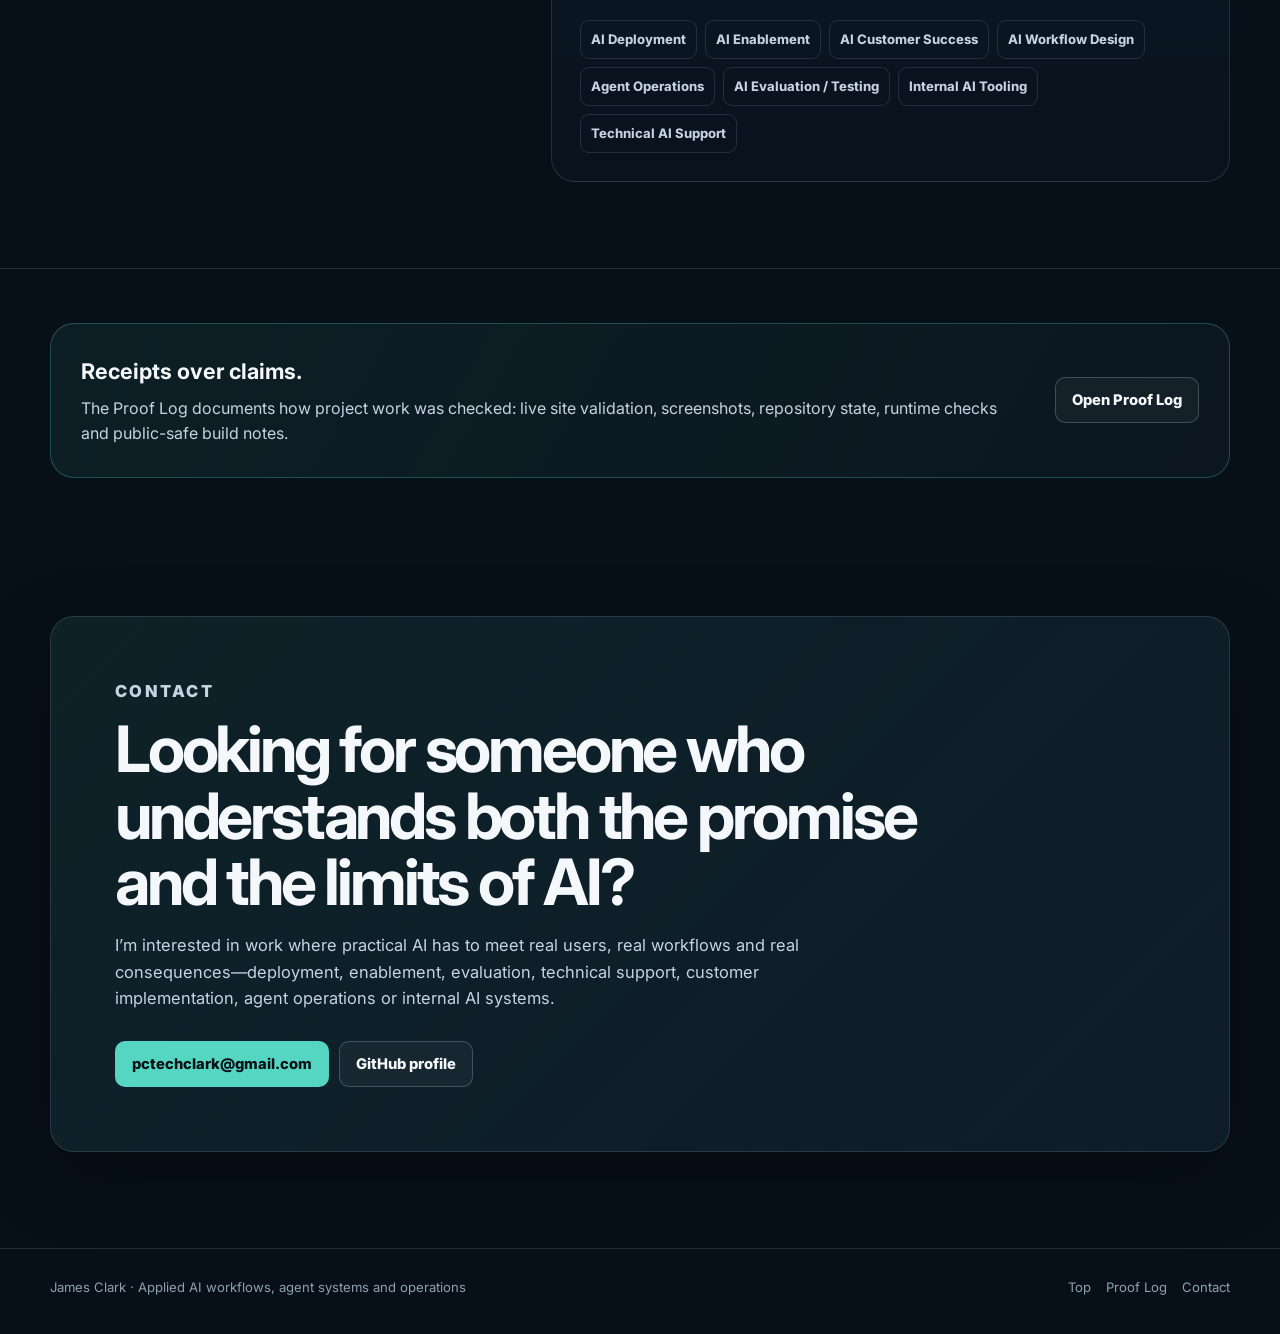
==== commit 15595f96: "Reposition portfolio around applied AI deployment and guardrails" ====
--- a/index.html
+++ b/index.html
@@ -3,34 +3,37 @@
 <head>
   <meta charset="UTF-8" />
   <meta name="viewport" content="width=device-width, initial-scale=1.0" />
-  <title>James Clark | Vibe Coder and AI Support Tool Builder</title>
-  <meta name="description" content="James Clark is a support operator and vibe coder using Codex App, Antigravity, GitHub, proof checks, and AI agents to build practical support tools, CRM workflows, and internal operations systems." />
+  <title>James Clark | Applied AI Workflows, Agent Systems & Operations</title>
+  <meta name="description" content="James Clark is a technical support leader and applied AI builder focused on AI workflows, agent systems, human-in-the-loop guardrails, verification, and real-world operations." />
   <meta name="author" content="James Clark" />
   <meta name="robots" content="index, follow" />
   <link rel="canonical" href="https://sinisterj12.github.io/" />
+  <meta name="theme-color" content="#071018" />
+
   <meta property="og:type" content="profile" />
-  <meta property="og:title" content="James Clark | Vibe Coder and AI Support Tool Builder" />
-  <meta property="og:description" content="Support operator and vibe coder building practical support tools with Codex App, Antigravity, GitHub, proof checks, and AI agents." />
+  <meta property="og:title" content="James Clark | Applied AI Workflows, Agent Systems & Operations" />
+  <meta property="og:description" content="Applied AI portfolio focused on deployment, human-in-the-loop systems, verification, operational workflows, and practical agent guardrails." />
   <meta property="og:url" content="https://sinisterj12.github.io/" />
   <meta property="og:image" content="https://sinisterj12.github.io/assets/james-clark-brainstorming.jpg" />
   <meta name="twitter:card" content="summary_large_image" />
-  <meta name="twitter:title" content="James Clark | Vibe Coder and AI Support Tool Builder" />
-  <meta name="twitter:description" content="Support operator and vibe coder building practical support systems with Codex App, Antigravity, GitHub, and AI agents." />
+  <meta name="twitter:title" content="James Clark | Applied AI Workflows, Agent Systems & Operations" />
+  <meta name="twitter:description" content="Technical support leader building practical AI workflows, agent systems, verification layers, and human-controlled automation." />
   <meta name="twitter:image" content="https://sinisterj12.github.io/assets/james-clark-brainstorming.jpg" />
+
   <link rel="icon" type="image/jpeg" href="assets/james-clark-brainstorming.jpg" />
   <link rel="preconnect" href="https://fonts.googleapis.com">
   <link rel="preconnect" href="https://fonts.gstatic.com" crossorigin>
   <link href="https://fonts.googleapis.com/css2?family=Inter:wght@400;500;600;700;800&display=swap" rel="stylesheet">
-  <link rel="stylesheet" href="style.css?v=1.0.2" />
-  <script src="assets/spotlight.js" defer></script>
+  <link rel="stylesheet" href="v2.css" />
+
   <script type="application/ld+json">
   {
     "@context": "https://schema.org",
     "@type": "ProfilePage",
     "url": "https://sinisterj12.github.io/",
-    "name": "James Clark - DevBuddy",
-    "dateModified": "2026-06-09",
-    "description": "Profile for James Clark, a support operator and vibe coder using Codex App, Antigravity, GitHub, proof checks, and AI agents to build practical support tools and internal operations systems.",
+    "name": "James Clark — Applied AI Workflows, Agent Systems & Operations",
+    "dateModified": "2026-08-07",
+    "description": "Professional portfolio for James Clark, a technical support leader and applied AI builder focused on human-in-the-loop workflows, agent systems, verification, and operational deployment.",
     "mainEntity": {
       "@type": "Person",
       "name": "James Clark",
@@ -39,1315 +42,406 @@
       "image": "https://sinisterj12.github.io/assets/james-clark-brainstorming.jpg",
       "email": "mailto:pctechclark@gmail.com",
       "jobTitle": "Technical Support Manager / POS Operations Lead",
-      "description": "Support operator and vibe coder working across AI support tooling, POS operations, payment workflows, helpdesk automation, Google Workspace automation, and internal operations systems.",
-      "sameAs": [
-        "https://github.com/Sinisterj12"
-      ],
+      "description": "Technical support leader applying AI to operational workflows, internal tooling, support systems, agent coordination, verification, and human-controlled automation.",
+      "sameAs": ["https://github.com/Sinisterj12"],
       "knowsAbout": [
+        "Applied AI",
+        "AI workflow design",
+        "AI deployment",
+        "Human-in-the-loop systems",
+        "AI agent operations",
+        "AI verification",
+        "AI guardrails",
         "Technical support management",
-        "POS operations",
-        "Retail payment workflows",
-        "POS technical escalation",
         "Helpdesk operations",
-        "Support systems mapping",
-        "Support automation",
-        "AI support tooling",
-        "Helpdesk automation",
-        "Internal operations systems",
-        "Operations automation",
+        "Retail POS systems",
+        "Payment operations",
         "Google Workspace automation",
-        "Vibe coding",
-        "AI-assisted software development",
-        "AI agent orchestration",
         "OpenAI Codex",
+        "GitHub",
         "Python",
         "FastAPI",
-        "NetworkX",
-        "PowerShell",
-        "Go",
-        "GitHub"
+        "PowerShell"
       ]
-    },
-    "hasPart": [
-      {
-        "@type": "CreativeWork",
-        "name": "PQManager",
-        "url": "https://github.com/Sinisterj12/PQManager",
-        "description": "Public Windows utility built for NCR virtual terminal print queue stability in real POS support operations."
-      },
-      {
-        "@type": "CreativeWork",
-        "name": "Gping",
-        "url": "https://github.com/Sinisterj12/Gping",
-        "description": "Public Go and Windows network diagnostics monitor shaped around payment support troubleshooting."
-      },
-      {
-        "@type": "CreativeWork",
-        "name": "RDSCore CRM Workspace",
-        "url": "https://sinisterj12.github.io/projects/rdscore.html",
-        "description": "Private CRM wrapper and operations workspace concept for searchable support context, store data, vendor references, and ticket history."
-      },
-      {
-        "@type": "CreativeWork",
-        "name": "AuditME / CodexSystem",
-        "url": "https://sinisterj12.github.io/projects/auditme-codexsystem.html",
-        "description": "Agent operations and repo-memory workflow for verification receipts, AI build handoffs, and long-session continuation."
-      },
-      {
-        "@type": "CreativeWork",
-        "name": "GThreads",
-        "url": "https://sinisterj12.github.io/projects/gthreads.html",
-        "description": "Private Gmail case workspace concept for turning support threads into named cases, notes, and structured context."
-      },
-      {
-        "@type": "CreativeWork",
-        "name": "Project Launcher",
-        "url": "https://sinisterj12.github.io/projects/project-launcher.html",
-        "description": "Private Windows desktop launcher concept for starting, checking, and exposing local development stacks."
-      },
-      {
-        "@type": "CollectionPage",
-        "name": "Proof Log",
-        "url": "https://sinisterj12.github.io/proof-log.html",
-        "description": "Build journal for James Clark's AI-assisted support tooling, operational systems, and proof-oriented project work."
-      }
-    ]
+    }
   }
   </script>
 </head>
 <body>
-  <a class="skip-link" href="#top">Skip to main content</a>
+  <a class="skip-link" href="#main">Skip to main content</a>
+
   <header class="site-header">
     <div class="container nav-wrap">
-      <a class="brand" href="#top">DevBuddy<span>James Clark</span></a>
-      <nav class="nav">
-        <button id="view-mode-toggle" class="mode-toggle-btn" type="button" title="Toggle focused section view">
-          <span class="mode-icon" aria-hidden="true">View</span>
-          <span class="mode-label">Focus view</span>
-        </button>
-        <a href="#about">About</a>
-        <a href="#featured-build">Featured</a>
-        <a href="#arsenal">Stack</a>
-        <a href="#projects">Work</a>
-        <a href="proof-log.html">Proof Log</a>
-        <a class="nav-cta" href="#contact">Contact</a>
+      <a class="brand" href="#top">James Clark <small>DevBuddy</small></a>
+      <nav class="nav" aria-label="Primary navigation">
+        <a href="#approach">AI Approach</a>
+        <a href="#work">Case Studies</a>
+        <a href="#experience">Experience</a>
+        <a href="proof-log.html">Proof</a>
+        <a class="nav-cta" href="mailto:pctechclark@gmail.com">Contact</a>
       </nav>
     </div>
   </header>
 
-  <nav class="dashboard-tabs" id="dashboard-tabs" aria-label="Dashboard views">
-    <div class="tabs-container">
-      <button class="tab-btn active" data-tab="profile">Profile</button>
-      <button class="tab-btn" data-tab="systems">Systems Map</button>
-      <button class="tab-btn" data-tab="work">Case Studies</button>
-      <button class="tab-btn" data-tab="lessons">Notes &amp; Contact</button>
-    </div>
-  </nav>
-
-  <main id="top">
-    <section class="hero">
+  <main id="main">
+    <section id="top" class="hero">
       <div class="container hero-grid">
-        <div class="hero-copy">
-          <div class="identity-row">
-            <div class="avatar-emblem" aria-label="DevBuddy Custom Console Emblem">
-              <svg viewBox="0 0 100 100" class="emblem-svg" aria-hidden="true">
-                <rect width="100" height="100" rx="22" fill="url(#emblem-bg)" stroke="rgba(57, 230, 212, 0.35)" stroke-width="2"/>
-                <path d="M30 35 L48 50 L30 65" stroke="var(--cyan)" stroke-width="9" stroke-linecap="round" stroke-linejoin="round" fill="none"/>
-                <line x1="56" y1="65" x2="76" y2="65" stroke="var(--cyan)" stroke-width="9" stroke-linecap="round"/>
-                <defs>
-                  <linearGradient id="emblem-bg" x1="0" y1="0" x2="1" y2="1">
-                    <stop offset="0%" stop-color="rgba(15, 21, 31, 0.95)"/>
-                    <stop offset="100%" stop-color="rgba(7, 11, 16, 0.95)"/>
-                  </linearGradient>
-                </defs>
-              </svg>
-              <span class="pulse-dot active" style="right: -4px; bottom: -4px; width: 12px; height: 12px; background-color: var(--cyan); box-shadow: 0 0 8px var(--cyan);"></span>
-            </div>
+        <div>
+          <p class="kicker">Applied AI · Operations · Human-in-the-loop systems</p>
+          <h1>I turn real operational problems into <span>AI systems people can trust.</span></h1>
+          <p class="hero-lede">I’m James Clark, a technical support leader who uses AI to design workflows, internal tools, and agent systems around real business pressure. My focus is not maximum autonomy. It is useful AI with structured context, explicit authority boundaries, verification, evidence, and a clear path for humans to stay in control.</p>
+
+          <div class="role-line" aria-label="Professional focus areas">
+            <span>AI workflow design</span>
+            <span>Agent operations</span>
+            <span>AI deployment & enablement</span>
+            <span>Evaluation & verification</span>
+            <span>Technical operations</span>
+          </div>
+
+          <div class="hero-actions">
+            <a class="button button-primary" href="#work">View case studies</a>
+            <a class="button button-secondary" href="#approach">How I work with AI</a>
+            <a class="button button-secondary" href="https://github.com/Sinisterj12" target="_blank" rel="me noreferrer">GitHub</a>
+          </div>
+        </div>
+
+        <aside class="hero-aside" aria-label="James Clark profile">
+          <img class="portrait" src="assets/james-clark-brainstorming.jpg" alt="James Clark working at his computer" width="675" height="675" />
+          <div class="profile-meta">
             <div>
-              <p class="eyebrow">James Clark · DevBuddy</p>
-              <p class="identity-note">Vibe coder · support operator · AI agent builder</p>
-            </div>
-          </div>
-          <h1>Vibe coding real support tools from real support work.</h1>
-          <p class="hero-text">I am James Clark, a support operator using Codex App, Antigravity, GitHub, screenshots, prompts, and proof checks to turn daily helpdesk pressure into working systems. I build in public so other vibe coders can see what works, what breaks, and how to keep AI-assisted projects moving.</p>
-          <div class="credibility-row" aria-label="Current focus">
-            <span>Vibe coder</span>
-            <span>Support-led</span>
-            <span>Building in public</span>
-          </div>
+              <span>Current role</span>
+              <strong>Technical Support Manager / POS Operations Lead</strong>
+            </div>
+            <div>
+              <span>Applied AI focus</span>
+              <strong>Workflow design, agent reliability, human control, verification, internal tooling</strong>
+            </div>
+            <div>
+              <span>Build philosophy</span>
+              <strong>Context before intelligence. Evidence before confidence.</strong>
+            </div>
+          </div>
+        </aside>
+      </div>
+    </section>
+
+    <section class="signal-strip" aria-label="Operational scope">
+      <div class="container signal-grid">
+        <div class="signal">
+          <strong>~300</strong>
+          <span>active retail maintenance customers</span>
+        </div>
+        <div class="signal">
+          <strong>8–9</strong>
+          <span>technicians in the support operation</span>
+        </div>
+        <div class="signal">
+          <strong>Tier 3</strong>
+          <span>technical escalation and support leadership</span>
+        </div>
+        <div class="signal">
+          <strong>Real-world</strong>
+          <span>payments, POS, networks, installs, support and customers</span>
+        </div>
+      </div>
+    </section>
+
+    <section id="work" class="section">
+      <div class="container">
+        <div class="section-head">
+          <div>
+            <p class="section-kicker">Selected case studies</p>
+            <h2>Systems built around the failure modes that matter.</h2>
+          </div>
+          <p>These projects are less about proving that AI can generate code and more about showing how I frame AI inside real workflows: what context it needs, where it is useful, where it should stop, how its work is verified, and how a human can resume or override the system.</p>
+        </div>
+
+        <div class="case-grid">
+          <article class="case-card featured">
+            <div class="case-media">
+              <img src="assets/portfolio-previews/auditme-preview.png" alt="AuditME agent operations dashboard" loading="lazy" decoding="async" width="1024" height="1024" />
+            </div>
+            <div class="case-body">
+              <span class="case-type">AI reliability · agent operations</span>
+              <h3>AuditME / CodexSystem</h3>
+              <p>An operating layer for long AI-assisted build sessions: durable repo context, agent handoffs, verification receipts, closeout gates, branch discipline, and evidence that makes model work inspectable instead of assumed.</p>
+              <div class="case-proof">
+                <span>Designed around drift, forgotten context, false completion and weak handoffs</span>
+                <span>Uses runtime proof, screenshots, tests and repository truth as stronger evidence than model claims</span>
+                <span>Treats AI reliability as an operations problem, not a prompting trick</span>
+              </div>
+              <a class="case-link" href="projects/auditme-codexsystem.html">Open case study →</a>
+            </div>
+          </article>
+
+          <article class="case-card">
+            <div class="case-media">
+              <div class="case-placeholder" role="img" aria-label="Diagram showing a human operator retaining authority while AI manages context and suggestions">
+                <div class="manager-diagram">
+                  <div class="manager-node"><strong>Human</strong><span>authority & decisions</span></div>
+                  <div class="manager-arrow" aria-hidden="true">↔</div>
+                  <div class="manager-node"><strong>AI</strong><span>context & suggestions</span></div>
+                </div>
+              </div>
+            </div>
+            <div class="case-body">
+              <span class="case-type">Human-controlled AI · project systems</span>
+              <h3>Manager</h3>
+              <p>An AI-assisted project management system built around durable context, evidence-backed progress, useful next actions, explicit uncertainty, and a hard boundary between model assistance and human authority.</p>
+              <div class="case-proof">
+                <span>AI helps organize context and momentum without silently taking control</span>
+                <span>Unsupported claims remain unresolved instead of becoming project truth</span>
+                <span>Completion is tied to evidence, not conversational confidence</span>
+              </div>
+              <a class="case-link" href="projects/manager.html">Open case study →</a>
+            </div>
+          </article>
+
+          <article class="case-card">
+            <div class="case-media">
+              <img src="assets/portfolio-previews/rdscore-live-race-demo.png" alt="RDSCore operations dashboard using demo data" loading="lazy" decoding="async" width="1600" height="761" />
+            </div>
+            <div class="case-body">
+              <span class="case-type">Operational intelligence · support systems</span>
+              <h3>RDSCore</h3>
+              <p>A search-first support workspace shaped by live helpdesk pressure. It connects store context, tickets, ownership, contacts, assets, vendors and repeat issues before selectively introducing AI where the underlying context can support it.</p>
+              <div class="case-proof">
+                <span>Built from real workflow friction rather than a generic app prompt</span>
+                <span>Prioritizes trustworthy context and retrieval before AI interpretation</span>
+                <span>Uses sanitized demo data to show real interface direction safely</span>
+              </div>
+              <a class="case-link" href="projects/rdscore.html">Open case study →</a>
+            </div>
+          </article>
+
+          <article class="case-card">
+            <div class="case-media">
+              <img src="assets/portfolio-previews/gthreads-preview.png" alt="GThreads support case workspace" loading="lazy" decoding="async" width="1024" height="1024" />
+            </div>
+            <div class="case-body">
+              <span class="case-type">Google workflow design · operator control</span>
+              <h3>GThreads</h3>
+              <p>A local-first Gmail case workspace for turning messy support email trails into named cases, notes, structured context and searchable continuity without replacing the familiar operator workflow.</p>
+              <a class="case-link" href="projects/gthreads.html">Open case study →</a>
+            </div>
+          </article>
+
+          <article class="case-card">
+            <div class="case-media">
+              <img src="assets/portfolio-previews/project-launcher-preview.png" alt="Project Launcher desktop control panel" loading="lazy" decoding="async" width="1024" height="1024" />
+            </div>
+            <div class="case-body">
+              <span class="case-type">Operator tooling · runtime safety</span>
+              <h3>Project Launcher</h3>
+              <p>A Windows control surface for starting, checking, exposing and stopping local development stacks with visible status and deliberate safety around runtime state and public tunnels.</p>
+              <a class="case-link" href="projects/project-launcher.html">Open case study →</a>
+            </div>
+          </article>
+        </div>
+      </div>
+    </section>
+
+    <section id="approach" class="section">
+      <div class="container">
+        <div class="section-head">
+          <div>
+            <p class="section-kicker">AI operating principles</p>
+            <h2>I design for the fact that models can be wrong.</h2>
+          </div>
+          <p>Useful AI systems need more than good prompts. They need a trust model. My approach is to define what the model knows, what it may do, what must be verified, when it should ask instead of infer, and how a human can inspect the chain of work.</p>
+        </div>
+
+        <div class="principles-grid">
+          <article class="principle">
+            <span class="principle-index">01</span>
+            <h3>Human authority</h3>
+            <p>Consequential decisions stay with the operator. Autonomy is granted deliberately, not assumed because a model is capable of taking an action.</p>
+          </article>
+          <article class="principle">
+            <span class="principle-index">02</span>
+            <h3>Evidence over confidence</h3>
+            <p>Runtime results, files, screenshots, tests, repository state and user confirmation outrank a persuasive AI statement that work is complete.</p>
+          </article>
+          <article class="principle">
+            <span class="principle-index">03</span>
+            <h3>Context before intelligence</h3>
+            <p>A model cannot rescue bad context reliably. Retrieval, state, system boundaries and source quality come before clever prompting.</p>
+          </article>
+          <article class="principle">
+            <span class="principle-index">04</span>
+            <h3>Least necessary autonomy</h3>
+            <p>Give an agent only the authority required for the workflow. Add explicit approval boundaries when the downside of a wrong action is meaningful.</p>
+          </article>
+          <article class="principle">
+            <span class="principle-index">05</span>
+            <h3>Visible failure paths</h3>
+            <p>Missing context, ambiguity, tool errors and partial execution should surface clearly. Good systems make uncertainty inspectable instead of masking it.</p>
+          </article>
+          <article class="principle">
+            <span class="principle-index">06</span>
+            <h3>Durable handoffs</h3>
+            <p>Important state should survive the chat or agent session that created it. Another human or model should be able to resume without reconstructing the project from memory.</p>
+          </article>
+        </div>
+      </div>
+    </section>
+
+    <section class="section">
+      <div class="container">
+        <div class="section-head">
+          <div>
+            <p class="section-kicker">From operations to AI</p>
+            <h2>My workflow starts with the problem, not the model.</h2>
+          </div>
+          <p>I spend my day inside operational systems where bad assumptions have consequences. That changes how I build with AI. The goal is to reduce real friction while keeping the workflow explainable, recoverable and safe for the people using it.</p>
+        </div>
+
+        <div class="workflow" aria-label="Applied AI workflow">
+          <article class="workflow-step">
+            <span>01 · Observe</span>
+            <h3>Map the actual operator pain</h3>
+            <p>Watch where time, context and confidence are being lost in the real workflow.</p>
+          </article>
+          <article class="workflow-step">
+            <span>02 · Structure</span>
+            <h3>Build trustworthy context</h3>
+            <p>Define the data, relationships, sources and state the AI needs before asking it to reason.</p>
+          </article>
+          <article class="workflow-step">
+            <span>03 · Bound</span>
+            <h3>Set authority and fallback rules</h3>
+            <p>Decide what the model may suggest, what it may execute and where human approval is mandatory.</p>
+          </article>
+          <article class="workflow-step">
+            <span>04 · Verify</span>
+            <h3>Test outcomes, not confidence</h3>
+            <p>Use direct evidence, runtime checks and review paths to determine whether the system really worked.</p>
+          </article>
+          <article class="workflow-step">
+            <span>05 · Learn</span>
+            <h3>Turn failures into system improvements</h3>
+            <p>Capture repeated misses as better context, instructions, evals, guardrails or workflow design.</p>
+          </article>
+        </div>
+      </div>
+    </section>
+
+    <section class="section">
+      <div class="container">
+        <div class="section-head">
+          <div>
+            <p class="section-kicker">Working stack</p>
+            <h2>Tools are grouped by the job they help me do.</h2>
+          </div>
+          <p>I use a broad toolset, but the important skill is choosing the right layer for the problem: model, context, workflow, application, infrastructure or direct human review.</p>
+        </div>
+
+        <div class="stack-grid">
+          <article class="stack-card">
+            <h3>AI & agent platforms</h3>
+            <p>Daily experimentation, coding assistance, analysis, agent workflows and multi-model comparison.</p>
+            <div class="stack-tags"><span>ChatGPT</span><span>OpenAI Codex</span><span>Gemini</span><span>Vertex AI</span><span>NotebookLM</span></div>
+          </article>
+          <article class="stack-card">
+            <h3>AI operations</h3>
+            <p>Durable instructions, structured context, agent handoffs, proof gates, closeouts and human review.</p>
+            <div class="stack-tags"><span>Prompt systems</span><span>Repo memory</span><span>Verification</span><span>Evals thinking</span><span>Guardrails</span></div>
+          </article>
+          <article class="stack-card">
+            <h3>Google ecosystem</h3>
+            <p>Operational workflows around communication, data, automation and internal support context.</p>
+            <div class="stack-tags"><span>Gmail</span><span>Drive</span><span>Sheets</span><span>Apps Script</span><span>Firebase</span></div>
+          </article>
+          <article class="stack-card">
+            <h3>Applications & APIs</h3>
+            <p>AI-assisted implementation of practical internal tools and interfaces.</p>
+            <div class="stack-tags"><span>Python</span><span>FastAPI</span><span>React</span><span>TypeScript</span><span>Go</span></div>
+          </article>
+          <article class="stack-card">
+            <h3>Operations & verification</h3>
+            <p>Version control, runtime checks, browser validation, scripting and deployment support.</p>
+            <div class="stack-tags"><span>GitHub</span><span>Playwright</span><span>PowerShell</span><span>Cloudflare</span><span>Windows</span></div>
+          </article>
+          <article class="stack-card">
+            <h3>Domain systems</h3>
+            <p>Deep operational context from live retail support, payments and distributed customer environments.</p>
+            <div class="stack-tags"><span>POS</span><span>Payments</span><span>PCI/QIR</span><span>Helpdesk</span><span>Retail operations</span></div>
+          </article>
+        </div>
+      </div>
+    </section>
+
+    <section id="experience" class="section">
+      <div class="container experience-grid">
+        <div>
+          <p class="section-kicker">Experience advantage</p>
+          <h2 style="margin:0;font-size:clamp(2.2rem,4.5vw,4rem);line-height:1.05;letter-spacing:-.045em;">AI judgment shaped by operational responsibility.</h2>
+          <p style="color:var(--text-soft);margin-top:20px;">My background is not theoretical AI research. It is years of supporting systems that have to work for real stores, technicians and customers. That gives me a strong bias toward clarity, fallback paths, verification and tools people can actually operate.</p>
+        </div>
+
+        <article class="experience-card">
+          <h3>Technical Support Manager / POS Operations Lead</h3>
+          <div class="role">Retail Data Systems · Wichita, Kansas</div>
+          <p>Hands-on leadership across technical support, installations, payment systems, escalations, technician workflows, customer communication, PCI/QIR concerns and operational process improvement.</p>
+          <ul class="experience-points">
+            <li>Manage a mixed remote and in-office technical support operation.</li>
+            <li>Work across POS software, payment devices, networks, peripherals, deployments and live store escalations.</li>
+            <li>Translate recurring support pain into process changes, internal tools and AI-assisted workflow experiments.</li>
+            <li>Operate in environments where incomplete context or unverified changes can create real customer impact.</li>
+          </ul>
+
+          <p style="margin-bottom:0;margin-top:24px;color:var(--text);font-weight:800;">Roles I’m interested in:</p>
+          <div class="target-roles" aria-label="Target roles">
+            <span>AI Deployment</span>
+            <span>AI Enablement</span>
+            <span>AI Customer Success</span>
+            <span>AI Workflow Design</span>
+            <span>Agent Operations</span>
+            <span>AI Evaluation / Testing</span>
+            <span>Internal AI Tooling</span>
+            <span>Technical AI Support</span>
+          </div>
+        </article>
+      </div>
+    </section>
+
+    <section class="section section-compact">
+      <div class="container">
+        <div class="proof-callout">
+          <div>
+            <h3>Receipts over claims.</h3>
+            <p>The Proof Log documents how project work was checked: live site validation, screenshots, repository state, runtime checks and public-safe build notes.</p>
+          </div>
+          <a class="button button-secondary" href="proof-log.html">Open Proof Log</a>
+        </div>
+      </div>
+    </section>
+
+    <section id="contact" class="contact">
+      <div class="container">
+        <div class="contact-panel">
+          <p class="section-kicker">Contact</p>
+          <h2>Looking for someone who understands both the promise and the limits of AI?</h2>
+          <p>I’m interested in work where practical AI has to meet real users, real workflows and real consequences—deployment, enablement, evaluation, technical support, customer implementation, agent operations or internal AI systems.</p>
           <div class="hero-actions">
-            <a class="button button-primary" href="#arsenal">See vibe stack</a>
-            <a class="button button-secondary" href="mailto:pctechclark@gmail.com">Email Me</a>
-            <a class="button button-ghost" href="https://github.com/Sinisterj12" target="_blank" rel="me noreferrer">GitHub</a>
-            <a class="button button-ghost" href="proof-log.html">Proof Log</a>
-          </div>
-          <div class="hero-system-strip" aria-label="Support system signals">
-            <span><i></i>Stores</span>
-            <span><i></i>Tickets</span>
-            <span><i></i>Payments</span>
-            <span><i></i>AI agents</span>
-            <span><i></i>Proof</span>
-          </div>
-        </div>
-
-        <aside class="hero-panel">
-          <figure class="portrait-card">
-            <img src="assets/james-clark-brainstorming.jpg" alt="James Clark brainstorming at his PC" />
-            <figcaption>
-              <span class="panel-label">At the desk</span>
-              <strong>James Clark</strong>
-              <em>Vibe coding support tools from real operator pain.</em>
-            </figcaption>
-          </figure>
-          <div class="contact-card">
-            <span class="panel-label">Get in touch</span>
-            <strong>pctechclark@gmail.com</strong>
-            <a href="mailto:pctechclark@gmail.com">Send a message</a>
-          </div>
-          <div class="panel-item">
-            <span class="panel-label">Primary driver</span>
-            <strong>OpenAI Codex App for daily vibe coding and repo work</strong>
-          </div>
-          <div class="panel-item">
-            <span class="panel-label">Second platform</span>
-            <strong>Antigravity for alternate agent sessions and build review</strong>
-          </div>
-          <div class="panel-item">
-            <span class="panel-label">Approach</span>
-            <strong>Prompt clearly. Inspect the result. Ship with proof.</strong>
-          </div>
-        </aside>
-      </div>
-    </section>
-
-    <section class="profile-signal-section" aria-label="Profile summary">
-      <div class="container profile-signal-grid">
-        <article>
-          <span>Current role</span>
-          <strong>Technical Support Manager / POS Operations Lead</strong>
-          <p>Hands-on support leadership across technicians, retail systems, payment infrastructure, installs, escalations, and customer confidence.</p>
-        </article>
-        <article>
-          <span>Tool-building focus</span>
-          <strong>Vibe-coded internal systems and automation</strong>
-          <p>Using AI agents to explore practical tools for helpdesk visibility, CRM friction, Google Workspace workflows, rollout tracking, and repeat-issue reduction.</p>
-        </article>
-        <article>
-          <span>Searchable profile</span>
-          <strong>James Clark, DevBuddy, vibe coder</strong>
-          <p>Public profile for POS support, payment operations, technical escalation, vibe coding, OpenAI Codex workflows, Antigravity sessions, and operational process improvement.</p>
-        </article>
-      </div>
-    </section>
-
-    <section id="featured-build" class="section featured-build-section">
-      <div class="container">
-        <div class="section-heading">
-          <div>
-            <p class="section-label">Featured build</p>
-            <h2>RDSCore is the clearest proof of the system direction.</h2>
-          </div>
-          <p class="section-note">A real CRM workspace direction shaped by live support pressure, shown with approved demo-data screenshots from the actual UI.</p>
-        </div>
-
-        <article class="flagship-build">
-          <div class="flagship-copy">
-            <span class="project-type">CRM wrapper + support operations workspace</span>
-            <h3>A CRM workspace for live support pressure.</h3>
-            <p>RDSCore is where my support background and vibe-coding workflow meet: store lookup, ticket context, contact data, repeat issues, ownership, and support momentum turned into one command surface instead of another pile of disconnected screens.</p>
-            <div class="flagship-proof-list" aria-label="RDSCore proof points">
-              <div>
-                <span>Problem</span>
-                <strong>Support teams lose time when CRM context is scattered.</strong>
-              </div>
-              <div>
-                <span>Build direction</span>
-                <strong>Search-first workspace with visual workload and ticket context.</strong>
-              </div>
-              <div>
-                <span>Proof</span>
-                <strong>Real UI screenshots captured with approved demo data.</strong>
-              </div>
-            </div>
-            <div class="card-actions">
-              <a href="projects/rdscore.html">Open RDSCore Case Study</a>
-              <a href="#projects">See More Work</a>
-            </div>
-          </div>
-          <div class="flagship-media" aria-label="RDSCore real UI demo captures">
-            <figure>
-              <img src="assets/portfolio-previews/rdscore-live-race-demo.png" alt="RDSCore live race dashboard demo screenshot" loading="eager" decoding="async" fetchpriority="high" />
-              <figcaption>Live race dashboard</figcaption>
-            </figure>
-            <figure>
-              <img src="assets/portfolio-previews/rdscore-priority-ticket-demo.png" alt="RDSCore priority action deck ticket demo screenshot" loading="eager" decoding="async" fetchpriority="high" />
-              <figcaption>Priority action deck</figcaption>
-            </figure>
-          </div>
-        </article>
-      </div>
-    </section>
-
-    <section id="about" class="section">
-      <div class="container section-grid">
-        <div class="section-title-block">
-          <p class="section-label">About</p>
-            <h2>Operator-led vibe coder</h2>
-        </div>
-        <div class="section-copy">
-          <p>
-            I work on operational software from the inside of the problem. My ideas are shaped by hands-on support leadership, retail POS infrastructure, field troubleshooting, PCI-aware environments, Google Workspace operations, and the kind of workflow friction that only shows up when real users are under pressure.
-          </p>
-          <p>
-            I am not a traditional hand-coder. My strength is seeing the workflow, shaping the product idea, prompting the agents, testing the output, and pushing each iteration closer to something useful. That is the lane I want to own: practical vibe coding for people who know the problem deeply and are learning how to ship with AI.
-          </p>
-        </div>
-      </div>
-    </section>
-
-    <section id="scope" class="section section-alt">
-      <div class="container">
-        <div class="section-heading">
-          <div>
-            <p class="section-label">Operating scope</p>
-            <h2>What my normal workload actually looks like</h2>
-          </div>
-          <p class="section-note">The AI work is not happening in a vacuum. It comes from a busy support leadership role where people, stores, payments, vendors, installs, and urgent escalations all collide.</p>
-        </div>
-
-        <div class="scope-board">
-          <div class="scope-intro">
-            <h3>Support manager, escalation point, rollout coordinator, and internal tool builder.</h3>
-            <p>I lead from the middle of real operations: keeping technicians moving, helping stores through urgent issues, coordinating vendors, protecting payment workflows, and looking for the repeat problems that should become better systems.</p>
-          </div>
-
-          <div class="scope-metrics" aria-label="Workload snapshot">
-            <div>
-              <strong>8-9</strong>
-              <span>Technicians across the Midwest</span>
-            </div>
-            <div>
-              <strong>~300</strong>
-              <span>Retail grocery locations in the support footprint</span>
-            </div>
-            <div>
-              <strong>Tier-3</strong>
-              <span>Escalation for POS, payments, servers, pinpads, and networks</span>
-            </div>
-            <div>
-              <strong>PCI/QIR</strong>
-              <span>Secure payment workflow responsibility</span>
-            </div>
-          </div>
-
-          <div class="workload-grid">
-            <article>
-              <h3>People and daily operations</h3>
-              <p>Run the install calendar, daily operations meetings, technician workload, onboarding, PTO, timesheets, coaching, and customer de-escalation when pressure is high.</p>
-            </article>
-            <article>
-              <h3>Technical escalation</h3>
-              <p>Work through NCR, Toshiba, Verifone, Encor, payment path, register, server, pinpad, firewall, stunnel, and regression problems when normal support paths are not enough.</p>
-            </article>
-            <article>
-              <h3>Rollouts and compliance</h3>
-              <p>Coordinate payment and benefit changes, EBT/SNAP/WIC rule updates, processor migrations, card brand changes, overnight upgrades, and technician training.</p>
-            </article>
-            <article>
-              <h3>Systems and automation</h3>
-              <p>Build lightweight tools, dashboards, scripts, training material, documentation, and AI-assisted workflows that reduce repeat effort and make support work easier to understand.</p>
-            </article>
-          </div>
-
-          <div class="day-flow" aria-label="Typical operating flow">
-            <span>Orders</span>
-            <span>Install calendar</span>
-            <span>9am operations</span>
-            <span>Escalations</span>
-            <span>Vendor syncs</span>
-            <span>Tooling ideas</span>
-          </div>
-        </div>
-      </div>
-    </section>
-
-    <section id="systems-map" class="section">
-      <div class="container">
-        <div class="section-heading">
-          <div>
-            <p class="section-label">Systems map</p>
-            <h2>How my support world turns into AI tool ideas</h2>
-          </div>
-          <p class="section-note">The work is not one app or one stack. It is a connected operating environment where stores, tickets, devices, payments, vendors, technicians, and AI agents all need better context.</p>
-        </div>
-
-        <div class="systems-map-board" aria-label="Support systems map">
-          <div class="map-stage map-stage-pressure">
-            <span>01</span>
-            <h3>Store pressure</h3>
-            <p>Real-time issues from retail locations, registers, pinpads, servers, scanners, printers, and network paths.</p>
-            <div class="map-related" aria-label="Related projects for store pressure">
-              <strong>Related</strong>
-              <em>PQManager</em>
-              <em>Gping</em>
-            </div>
-          </div>
-          <div class="map-stage map-stage-context">
-            <span>02</span>
-            <h3>Support context</h3>
-            <p>Tickets, contacts, install notes, vendor references, asset details, repeat issues, and escalation history.</p>
-            <div class="map-related" aria-label="Related projects for support context">
-              <strong>Related</strong>
-              <em>RDSCore</em>
-              <em>GThreads</em>
-            </div>
-          </div>
-          <div class="map-stage map-stage-operations">
-            <span>03</span>
-            <h3>Operations layer</h3>
-            <p>Technician workload, daily meetings, rollouts, payment changes, compliance work, and customer de-escalation.</p>
-            <div class="map-related" aria-label="Related projects for operations layer">
-              <strong>Related</strong>
-              <em>TeamSync</em>
-              <em>Install ops</em>
-            </div>
-          </div>
-          <div class="map-stage map-stage-ai">
-            <span>04</span>
-            <h3>AI-assisted tools</h3>
-            <p>Search surfaces, alerting workflows, case workspaces, scripts, dashboards, documentation, and build agents.</p>
-            <div class="map-related" aria-label="Related projects for AI-assisted tools">
-              <strong>Related</strong>
-              <em>AuditME</em>
-              <em>RDSChat</em>
-            </div>
-          </div>
-          <div class="map-stage map-stage-proof">
-            <span>05</span>
-            <h3>Proof and handoff</h3>
-            <p>Runtime checks, screenshots, logs, Git state, receipts, repo memory, and clear continuation for the next session.</p>
-            <div class="map-related" aria-label="Related projects for proof and handoff">
-              <strong>Related</strong>
-              <em>Closeout</em>
-              <em>Receipts</em>
-            </div>
-          </div>
-        </div>
-
-        <div class="map-insight-strip" aria-label="Operating insight">
-          <div>
-            <strong>Pattern I look for</strong>
-            <span>Where does the same support pain repeat?</span>
-          </div>
-          <div>
-            <strong>Tool idea</strong>
-            <span>What could make the next technician faster?</span>
-          </div>
-          <div>
-            <strong>AI role</strong>
-            <span>Where can agents accelerate build, search, review, or documentation?</span>
-          </div>
-          <div>
-            <strong>Proof gate</strong>
-            <span>What proves the tool helps instead of adding noise?</span>
-          </div>
-        </div>
-      </div>
-    </section>
-
-    <section id="tools" class="section section-alt">
-      <div class="container">
-        <div class="section-heading">
-          <div>
-            <p class="section-label">Tools</p>
-            <h2>Systems architecture toolkit</h2>
-          </div>
-          <p class="section-note">The stack changes by project, but the standard stays the same: fast execution, clean handoff, verifiable behavior, and tools that solve real operational problems.</p>
-        </div>
-
-        <div class="capability-board" aria-label="Practical capabilities">
-          <div class="capability-intro">
-            <p class="section-label">What this turns into</p>
-            <h3>Support problems become systems I can reason about, automate, and improve.</h3>
-          </div>
-          <div class="capability-grid">
-            <article>
-              <span>01</span>
-              <h3>Diagnose messy operations</h3>
-              <p>Separate symptoms from root paths across stores, tickets, networks, payments, devices, vendors, and people.</p>
-            </article>
-            <article>
-              <span>02</span>
-              <h3>Turn repeat pain into tools</h3>
-              <p>Convert recurring calls, alert gaps, CRM friction, install work, and documentation drift into lightweight automation ideas.</p>
-            </article>
-            <article>
-              <span>03</span>
-              <h3>Coordinate under pressure</h3>
-              <p>Keep technicians, customers, vendors, rollouts, payment changes, and support leadership moving when timing matters.</p>
-            </article>
-            <article>
-              <span>04</span>
-              <h3>Operate AI with proof</h3>
-              <p>Use agents for speed while still checking diffs, screenshots, logs, runtime behavior, Git state, and handoff quality.</p>
-            </article>
-          </div>
-        </div>
-
-        <div class="principles-grid">
-          <article class="principle-card">
-            <h3>Vibe coding with guardrails</h3>
-            <p>I use Codex App, Codex CLI, Gemini Antigravity, Gemini CLI, custom prompts, repo instructions, and reusable agent workflows to turn rough support ideas into working software without pretending the AI should run unsupervised.</p>
-          </article>
-          <article class="principle-card">
-            <h3>Graph-backed operations</h3>
-            <p>Python, UV, FastAPI, NetworkX, structured search, and runtime contracts let me model stores, tickets, contacts, assets, vendors, and support context as connected operational data instead of disconnected CRM records.</p>
-          </article>
-          <article class="principle-card">
-            <h3>Google-first automation</h3>
-            <p>Google Workspace Enterprise, Gmail, Google Chat, Sheets, Apps Script, Firebase, Firestore, AppSheet, Google Cloud, and Vertex AI are part of my daily operating environment for support workflows, reporting, knowledge capture, and automation.</p>
-          </article>
-        </div>
-      </div>
-    </section>
-
-    <section id="arsenal" class="section">
-      <div class="container">
-        <div class="section-heading">
-          <div>
-            <p class="section-label">Vibe Coding Stack</p>
-            <h2>The platforms I use to turn prompts into working systems</h2>
-          </div>
-          <p class="section-note">This is the practical stack behind the site: Codex for daily repo work, Antigravity for alternate agent sessions, GitHub for proof, and a growing set of prompts, skills, and closeout checks that keep vibe coding from becoming guesswork.</p>
-        </div>
-
-        <div class="arsenal-lead">
-          <div>
-            <span class="project-type">Operator-led vibe coder</span>
-            <h3>I do not start from code. I start from the support problem.</h3>
-            <p>I direct AI systems by scoping the work, defining the product goal, prompting agents, reviewing diffs, checking runtime behavior, and improving rough output over time. The portfolio is not a claim that every idea is finished. It is a public record of how I am learning to ship real tools with agentic coding platforms.</p>
-          </div>
-          <div class="arsenal-stats">
-            <div>
-              <strong>Codex App</strong>
-              <span>Daily driver for serious repo work and UI polish</span>
-            </div>
-            <div>
-              <strong>Antigravity</strong>
-              <span>Second coding platform for alternate agent passes</span>
-            </div>
-            <div>
-              <strong>Proof loop</strong>
-              <span>Screenshots, GitHub state, browser checks, commits, deploys</span>
-            </div>
-          </div>
-        </div>
-
-        <div class="signal-strip" aria-label="AI operating loop">
-          <span>Prompt</span>
-          <span>Plan</span>
-          <span>Build</span>
-          <span>Verify</span>
-          <span>Harden</span>
-          <span>Handoff</span>
-        </div>
-
-        <div class="driver-grid">
-          <article class="driver-card featured-driver">
-            <span class="driver-label">Primary daily driver</span>
-            <h3>Codex App</h3>
-            <p>My main workspace for serious vibe coding. I use it for repo-level implementation, UI passes, refactors, verification loops, GitHub work, and keeping long sessions oriented around one concrete goal.</p>
-          </article>
-          <article class="driver-card">
-            <span class="driver-label">Terminal agent</span>
-            <h3>Codex CLI</h3>
-            <p>Used when I want local repo control, terminal-native execution, plan mode, quick verification, and a tighter command-line loop around UV, tests, scripts, and project state.</p>
-          </article>
-          <article class="driver-card">
-            <span class="driver-label">Agent workspace</span>
-            <h3>Gemini Antigravity</h3>
-            <p>My second daily coding platform. I use it for agentic build sessions, alternate implementation passes, review, planning, and bouncing across project context when I want a different model perspective.</p>
-          </article>
-          <article class="driver-card">
-            <span class="driver-label">Strategy + CLI</span>
-            <h3>Gemini CLI</h3>
-            <p>Useful for planning, repo navigation, architectural review, and acting as another operator in the loop when a project needs a second brain instead of one more blind code generator.</p>
-          </article>
-        </div>
-
-        <div class="workflow-grid">
-          <article class="workflow-card">
-            <h3>Codex App skills</h3>
-            <p>Repo instructions, startup contracts, browser checks, screenshots, closeout gates, branch discipline, and long-session continuation keep Codex work grounded in files, Git state, and visible proof.</p>
-          </article>
-          <article class="workflow-card">
-            <h3>Antigravity skills</h3>
-            <p>Alternate agent sessions, second-opinion implementation passes, broad repo exploration, visual review, and cross-checking ideas before I treat a build as finished.</p>
-          </article>
-          <article class="workflow-card">
-            <h3>Prompt systems</h3>
-            <p>I use project playbooks, custom skills, AGENTS-style instructions, handoff files, compact context packets, and prompt patterns so agents can keep moving without needing me to babysit every small decision.</p>
-          </article>
-          <article class="workflow-card">
-            <h3>Proof-driven shipping</h3>
-            <p>Browser screenshots, runtime checks, Git diffs, GitHub Pages deploys, and public proof logs help separate real progress from a chat transcript that only sounds impressive.</p>
-          </article>
-        </div>
-
-        <div class="tool-cloud-panel">
-          <div class="section-heading compact-heading">
-            <div>
-              <p class="section-label">Tool Belt</p>
-              <h2>Platforms and stacks I actively use or test</h2>
-            </div>
-          </div>
-          <div class="tool-cloud">
-            <span>Codex App</span>
-            <span>Codex CLI</span>
-            <span>ChatGPT</span>
-            <span>Gemini Antigravity</span>
-            <span>Gemini CLI</span>
-            <span>Gemini AI Studio</span>
-            <span>Vertex AI</span>
-            <span>NotebookLM</span>
-            <span>Google Workspace Enterprise</span>
-            <span>Gmail</span>
-            <span>Google Chat</span>
-            <span>Google Sheets</span>
-            <span>Google Apps Script</span>
-            <span>Firebase</span>
-            <span>Firestore</span>
-            <span>Cloud Storage</span>
-            <span>AppSheet</span>
-            <span>GitHub</span>
-            <span>GitHub Pages</span>
-            <span>UV</span>
-            <span>Python</span>
-            <span>FastAPI</span>
-            <span>NetworkX</span>
-            <span>Node.js</span>
-            <span>React</span>
-            <span>Vite</span>
-            <span>TypeScript</span>
-            <span>JavaScript</span>
-            <span>Three.js</span>
-            <span>Go</span>
-            <span>PowerShell</span>
-            <span>Batch</span>
-            <span>Cloudflare Tunnels</span>
-            <span>Playwright</span>
-            <span>Vigilix</span>
-          </div>
-        </div>
-      </div>
-    </section>
-
-    <section id="projects" class="section section-alt">
-      <div class="container">
-        <div class="section-heading">
-          <div>
-            <p class="section-label">Projects</p>
-            <h2>Selected work, organized by proof level</h2>
-          </div>
-          <p class="section-note">A tighter mix of real screenshots, public utilities, private prototypes, and in-progress systems shaped by real support work.</p>
-        </div>
-
-        <div class="detail-link-band" aria-label="Project detail pages">
-          <div>
-            <p class="section-label">Project pages</p>
-            <h3>Deeper writeups for the systems that need context.</h3>
-          </div>
-          <div class="detail-link-grid">
-            <a href="projects/rdscore.html">RDSCore CRM Workspace</a>
-            <a href="projects/auditme-codexsystem.html">AuditME / CodexSystem</a>
-            <a href="projects/gthreads.html">GThreads</a>
-            <a href="projects/project-launcher.html">Project Launcher</a>
-            <a href="proof-log.html">Build journal / proof log</a>
-          </div>
-        </div>
-
-        <div class="project-filters-wrap">
-          <nav class="project-filters" aria-label="Filter projects">
-            <button class="filter-btn active" data-filter="all">All Projects</button>
-            <button class="filter-btn" data-filter="ai">AI & Vibe Coding</button>
-            <button class="filter-btn" data-filter="pos">POS & Payments</button>
-            <button class="filter-btn" data-filter="workspace">Workspace Automation</button>
-            <button class="filter-btn" data-filter="public">Public Repos</button>
-          </nav>
-          <div class="project-search">
-            <input type="text" id="project-search-input" placeholder="Search stack, title, or keywords..." aria-label="Search projects" />
-          </div>
-        </div>
-
-        <div class="case-study-grid" aria-label="Featured mini case studies">
-          <article class="case-study-card filter-pos filter-public">
-            <div class="case-study-head">
-              <span class="project-type">Mini case study</span>
-              <span class="project-kind"><span class="pulse-dot green" title="Live in Production"></span>Production stability</span>
-            </div>
-            <h3>PQManager</h3>
-            <p class="case-study-summary">A narrow utility built after a recurring NCR virtual terminal print queue problem kept interrupting real operations.</p>
-            <div class="case-study-steps">
-              <div>
-                <span>Problem</span>
-                <strong>Print queue failures were filling, crashing printing, and creating repeat support pain.</strong>
-              </div>
-              <div>
-                <span>Build</span>
-                <strong>A focused utility that automatically clears the failing queue and keeps the store workflow moving.</strong>
-              </div>
-              <div>
-                <span>Proof</span>
-                <strong>Public repo plus years of stable production use with no repeat issue described here.</strong>
-              </div>
-              <div>
-                <span>Skill shown</span>
-                <strong>Operational diagnosis, Windows utility thinking, support-first scope control, and durable follow-through.</strong>
-              </div>
-            </div>
-            <div class="card-actions">
-              <a href="https://github.com/Sinisterj12/PQManager" target="_blank" rel="noreferrer">View Repo</a>
-            </div>
-          </article>
-
-          <article class="case-study-card filter-workspace">
-            <div class="case-study-head">
-              <span class="project-type project-type-muted">Mini case study</span>
-              <span class="project-kind"><span class="pulse-dot green" title="Live in Production"></span>After-hours alerting</span>
-            </div>
-            <h3>Emergency Alert Workflow</h3>
-            <p class="case-study-summary">A Google Apps Script and Chat workflow shaped around a real helpdesk accountability gap after hours.</p>
-            <div class="case-study-steps">
-              <div>
-                <span>Problem</span>
-                <strong>Voicemail alert emails could be handled without the team seeing a clear "got it" acknowledgement.</strong>
-              </div>
-              <div>
-                <span>Build</span>
-                <strong>A script watches for the right email conditions and posts alerts into a shared Google Chat room.</strong>
-              </div>
-              <div>
-                <span>Proof</span>
-                <strong>The workflow gave the team a practical way to catch misses, confirm accountability, and step in quickly.</strong>
-              </div>
-              <div>
-                <span>Skill shown</span>
-                <strong>Support operations insight, Google Workspace automation, alert design, and practical AI-assisted building.</strong>
-              </div>
-            </div>
-          </article>
-        </div>
-
-        <div class="project-stack">
-          <article class="project-card internal-card feature-card-lite filter-ai">
-            <div class="card-meta-row">
-              <span class="project-type project-type-muted">Agent operations</span>
-              <span class="project-kind"><span class="pulse-dot blue" title="Active Vibe-Coding Utility"></span>Repo memory + guardrails</span>
-            </div>
-            <h3>CodexSystem / AuditME</h3>
-            <p>AuditME is my AI build operating layer: a repo-memory engine, verification gate, agent handoff system, and guardrail stack built to keep long sessions aligned. It helps agents resume context, document decisions, prove UI changes, catch lazy shortcuts, and move rough work toward a cleaner handoff.</p>
-            <div class="evidence-row compact-evidence" aria-label="AuditME proof points">
-              <div>
-                <span>Problem</span>
-                <strong>Long AI sessions drift without memory, proof, and handoffs</strong>
-              </div>
-              <div>
-                <span>Direction</span>
-                <strong>Repo instructions, receipts, closeout checks, and continuation state</strong>
-              </div>
-            </div>
-            <div class="tags">
-              <span>Agent Orchestration</span>
-              <span>Repo Memory</span>
-              <span>Verification Receipts</span>
-              <span>Context Routing</span>
-              <span>Drift Control</span>
-            </div>
-            <div class="card-actions">
-              <a href="projects/auditme-codexsystem.html">Open Project Page</a>
-            </div>
-          </article>
-
-          <div class="compact-project-grid">
-            <article class="project-card compact-project-card internal-card filter-ai filter-workspace">
-              <div class="card-meta-row">
-                <span class="project-type project-type-muted">Private prototype</span>
-                <span class="project-kind"><span class="pulse-dot amber" title="Prototype Concept"></span>Gmail case workspace</span>
-              </div>
-              <h3>GThreads</h3>
-              <p>A local-first Gmail case workspace for linking threads into named cases, adding notes, and turning messy inbox trails into structured support context without giving up operator control.</p>
-              <div class="tags">
-                <span>Gmail</span>
-                <span>Case Management</span>
-                <span>Local-First</span>
-              </div>
-              <div class="card-actions">
-                <a href="projects/gthreads.html">Open Project Page</a>
-              </div>
-            </article>
-
-            <article class="project-card compact-project-card internal-card filter-workspace">
-              <div class="card-meta-row">
-                <span class="project-type project-type-muted">Private concept</span>
-                <span class="project-kind"><span class="pulse-dot amber" title="Prototype Concept"></span>Gmail filter command center</span>
-              </div>
-              <h3>TeamSync</h3>
-              <p>A manager-controlled Gmail filter sync system where a gold-standard rule set can be published, previewed, diffed, backed up, and safely applied by technicians.</p>
-              <div class="tags">
-                <span>Firebase</span>
-                <span>Gmail API</span>
-                <span>Team Workflow</span>
-              </div>
-            </article>
-
-            <article class="project-card compact-project-card internal-card filter-ai">
-              <div class="card-meta-row">
-                <span class="project-type project-type-muted">Private prototype</span>
-                <span class="project-kind"><span class="pulse-dot amber" title="Prototype Concept"></span>AI knowledge hub</span>
-              </div>
-              <h3>RDSChat</h3>
-              <p>A frontend foundation for an internal AI knowledge hub with model routing, streaming chat, multimodal inputs, OCR handling, persistent history, and a backend plan built around RAG against RDS knowledge.</p>
-              <div class="tags">
-                <span>RAG</span>
-                <span>Gemini</span>
-                <span>Streaming UI</span>
-              </div>
-            </article>
-
-            <article class="project-card compact-project-card internal-card filter-pos">
-              <div class="card-meta-row">
-                <span class="project-type project-type-muted">Private prototype</span>
-                <span class="project-kind"><span class="pulse-dot amber" title="Prototype Concept"></span>Scanner config workflow</span>
-              </div>
-              <h3>RDS ScanFlow</h3>
-              <p>A React and Firebase workflow for technicians to select scanner manufacturers, models, and modes, then display the barcode sequence needed to configure field hardware correctly.</p>
-              <div class="tags">
-                <span>React</span>
-                <span>Firebase</span>
-                <span>Field Tools</span>
-              </div>
-            </article>
-
-            <article class="project-card compact-project-card internal-card filter-pos">
-              <div class="card-meta-row">
-                <span class="project-type project-type-muted">Private scaffold</span>
-                <span class="project-kind"><span class="pulse-dot amber" title="Prototype Concept"></span>Store data pipeline</span>
-              </div>
-              <h3>RDS Item Hub</h3>
-              <p>A starter architecture for nightly store item-master exports, HTTPS ingest, manifests, selected-field CSV downloads, and a central portal for support staff and future warehouse workflows.</p>
-              <div class="tags">
-                <span>FastAPI</span>
-                <span>SQL Export</span>
-                <span>Ingest Pipeline</span>
-              </div>
-            </article>
-
-            <article class="project-card compact-project-card internal-card filter-pos filter-ai">
-              <div class="card-meta-row">
-                <span class="project-type project-type-muted">Private utility</span>
-                <span class="project-kind"><span class="pulse-dot green" title="Live in Production"></span>Dev stack control deck</span>
-              </div>
-              <h3>Project Launcher</h3>
-              <p>A Windows desktop launcher for starting, stopping, checking, and publicly exposing local dev stacks without burying the operator in fragile terminal commands.</p>
-              <div class="tags">
-                <span>PySide6</span>
-                <span>Cloudflare</span>
-                <span>Local Dev</span>
-              </div>
-              <div class="card-actions">
-                <a href="projects/project-launcher.html">Open Project Page</a>
-              </div>
-            </article>
-          </div>
-
-          <article class="project-card feature-card filter-pos filter-public">
-            <div class="card-meta-row">
-              <span class="project-type">Public repo</span>
-              <span class="project-kind"><span class="pulse-dot green" title="Live in Production"></span>Diagnostics service</span>
-            </div>
-            <h3>Gping</h3>
-            <p>A Windows-first Go monitor for isolating whether payment trouble is local to the store network, part of the general internet path, or tied to the payment transaction path.</p>
-            <div class="evidence-row compact-evidence" aria-label="Gping proof points">
-              <div>
-                <span>Problem</span>
-                <strong>Payment trouble needs faster separation between store, internet, and processor paths</strong>
-              </div>
-              <div>
-                <span>Build</span>
-                <strong>Go-based Windows monitor for practical diagnostics</strong>
-              </div>
-            </div>
-            <div class="tags">
-              <span>Go</span>
-              <span>Network Monitor</span>
-              <span>Windows Service</span>
-            </div>
-            <div class="card-actions">
-              <a href="https://github.com/Sinisterj12/Gping" target="_blank" rel="noreferrer">View Repo</a>
-            </div>
-          </article>
-
-          <article class="project-card internal-card filter-pos">
-            <div class="card-meta-row">
-              <span class="project-type project-type-muted">Private utility</span>
-              <span class="project-kind"><span class="pulse-dot green" title="Live in Production"></span>Disk space recovery</span>
-            </div>
-            <h3>GCleaner</h3>
-            <p>An evidence-first Windows drive discovery and cleanup planning tool for store systems. The workflow focuses on showing what is consuming space, writing reviewable receipts, and avoiding cleanup until the plan is clear.</p>
-            <div class="tags">
-              <span>PowerShell</span>
-              <span>POS Support</span>
-              <span>Discovery First</span>
-            </div>
-          </article>
-
-          <article class="project-card internal-card filter-workspace">
-            <div class="card-meta-row">
-              <span class="project-type project-type-muted">Private workflow</span>
-              <span class="project-kind"><span class="pulse-dot green" title="Live in Production"></span>Sheets OCR workflow</span>
-            </div>
-            <h3>Sales Order OCR Extraction</h3>
-            <p>A Google Sheets and Apps Script workflow I built to extract sales orders from different source formats and turn them into a clean, structured output. The larger goal is to feed asset tracking, inventory visibility, and CRM build-out instead of letting sales order data die inside PDFs.</p>
-            <div class="tags">
-              <span>Google Sheets</span>
-              <span>Apps Script</span>
-              <span>OCR Workflow</span>
-            </div>
-          </article>
-        </div>
-      </div>
-    </section>
-
-    <section id="fit" class="section section-alt">
-      <div class="container">
-        <div class="section-heading">
-          <div>
-            <p class="section-label">Where I fit</p>
-            <h2>Best fit for AI support tooling and internal operations systems</h2>
-          </div>
-          <p class="section-note">I am strongest where real operations, support pressure, AI-assisted building, and internal tooling meet.</p>
-        </div>
-
-        <div class="fit-grid" aria-label="Where James Clark fits">
-          <article class="fit-card fit-card-primary">
-            <span>AI support tooling</span>
-            <h3>Tools that help support teams move faster without losing context.</h3>
-            <p>Helpdesk search, triage, alerting, case context, documentation, escalation paths, and agent-assisted workflows.</p>
-          </article>
-          <article class="fit-card">
-            <span>Internal operations systems</span>
-            <h3>Private tools for teams buried in scattered systems.</h3>
-            <p>CRM wrappers, store lookup surfaces, technician workflows, rollout tracking, and operational dashboards.</p>
-          </article>
-          <article class="fit-card">
-            <span>POS and payment workflows</span>
-            <h3>Support tooling grounded in real retail infrastructure.</h3>
-            <p>Registers, servers, pinpads, payment paths, EBT/SNAP/WIC changes, field devices, vendors, and store pressure.</p>
-          </article>
-          <article class="fit-card">
-            <span>Agent-assisted software work</span>
-            <h3>AI build loops with proof, receipts, and clean handoff.</h3>
-            <p>Codex App, repo instructions, runtime checks, screenshots, closeout gates, and long-session continuation.</p>
-          </article>
-        </div>
-
-        <div class="now-building-panel" aria-label="Now building">
-          <div>
-            <p class="section-label">Now building</p>
-            <h3>Current focus areas</h3>
-          </div>
-          <div class="now-building-grid">
-            <article>
-              <strong>RDSCore CRM Workspace</strong>
-              <span>Search-first operations hub for support context.</span>
-            </article>
-            <article>
-              <strong>AuditME / CodexSystem</strong>
-              <span>Repo memory, verification, and handoff layer for AI build work.</span>
-            </article>
-            <article>
-              <strong>Google Workspace automation</strong>
-              <span>Gmail, Chat, Sheets, Apps Script, and support workflow automation.</span>
-            </article>
-            <article>
-              <strong>AI-assisted support workflows</strong>
-              <span>Alerting, triage, knowledge capture, and repeat-problem reduction.</span>
-            </article>
-          </div>
-        </div>
-
-        <div class="status-key" aria-label="Project status key">
-          <span><strong>Public repo</strong> reviewable external code</span>
-          <span><strong>Production utility</strong> used to stabilize real work</span>
-          <span><strong>Private prototype</strong> internal or sensitive workflow</span>
-          <span><strong>Active work in progress</strong> still being shaped in public</span>
-        </div>
-      </div>
-    </section>
-
-    <section id="principles" class="section">
-      <div class="container">
-        <div class="section-heading">
-          <div>
-            <p class="section-label">Principles</p>
-            <h2>How I build</h2>
-          </div>
-        </div>
-        <div class="principles-grid">
-          <article class="principle-card">
-            <h3>No fake confidence</h3>
-            <p>I do not guess when the system can prove it. Logs, tests, screenshots, receipts, runtime checks, and real operator feedback beat pretty assumptions.</p>
-          </article>
-          <article class="principle-card">
-            <h3>AI is leverage, not autopilot</h3>
-            <p>I let agents move fast, but I still define the target, review the result, and build guardrails so speed does not turn into chaos.</p>
-          </article>
-          <article class="principle-card">
-            <h3>Systems should reduce friction</h3>
-            <p>Good tools remove repeat pain, improve clarity, shorten decisions, and hold up under pressure when phones are ringing and stores need answers.</p>
-          </article>
-        </div>
-      </div>
-    </section>
-
-    <section id="field-notes" class="section section-alt">
-      <div class="container field-notes-panel">
-        <div>
-          <p class="section-label">Field notes</p>
-          <h2>Real lessons from building with AI, not generic AI advice.</h2>
-          <p>As I collect cleaner examples, this becomes the place for short lived-through notes: what broke, what helped, what prompt pattern worked, what Codex or Antigravity handled well, and what needed human judgment.</p>
-        </div>
-        <div class="field-note-slots" aria-label="Future field note categories">
-          <article>
-            <span>Prompt lesson</span>
-            <strong>How I got an agent unstuck or made the task clearer.</strong>
-          </article>
-          <article>
-            <span>Build lesson</span>
-            <strong>What failed in the repo, browser, GitHub, or runtime.</strong>
-          </article>
-          <article>
-            <span>Operator lesson</span>
-            <strong>What real support work taught me about the tool.</strong>
-          </article>
-        </div>
-        <div class="card-actions">
-          <a href="proof-log.html">Read the current proof log</a>
-        </div>
-      </div>
-    </section>
-
-    <section id="contact" class="section section-alt">
-      <div class="container contact-wrap">
-        <div>
-          <p class="section-label">Contact</p>
-          <h2>Follow the build or get in touch about practical AI support tools.</h2>
-          <p class="contact-copy">The best fit is someone who cares about real support operations, vibe coding, Codex App workflows, Antigravity sessions, internal tooling, or the messy middle between helpdesk pressure and working software. Public repos are linked above. Deeper ideas stay private when they touch internal workflows or customer operations.</p>
-          <div class="opportunity-list" aria-label="Opportunity interests">
-            <span>Follow the build</span>
-            <span>Vibe coding workflows</span>
-            <span>AI support tooling</span>
-            <span>Internal systems</span>
-            <span>Codex / Antigravity</span>
-            <span>Portfolio review</span>
-          </div>
-        </div>
-        <aside class="contact-command-card" aria-label="James Clark contact profile">
-          <div class="contact-profile-row">
-            <div class="contact-avatar-emblem" aria-label="DevBuddy Radar Scanner Emblem">
-              <svg viewBox="0 0 100 100" class="emblem-svg" aria-hidden="true">
-                <rect width="100" height="100" rx="24" fill="url(#contact-emblem-bg)" stroke="rgba(255, 191, 95, 0.3)" stroke-width="2"/>
-                <circle cx="50" cy="50" r="30" stroke="var(--amber)" stroke-width="4" stroke-dasharray="10 10" fill="none" class="scanning-circle"/>
-                <path d="M40 50 L48 58 L64 42" stroke="var(--amber)" stroke-width="8" stroke-linecap="round" stroke-linejoin="round" fill="none"/>
-                <defs>
-                  <linearGradient id="contact-emblem-bg" x1="0" y1="0" x2="1" y2="1">
-                    <stop offset="0%" stop-color="rgba(15, 21, 31, 0.95)"/>
-                    <stop offset="100%" stop-color="rgba(7, 11, 16, 0.95)"/>
-                  </linearGradient>
-                </defs>
-              </svg>
-              <span class="pulse-dot active" style="right: -2px; bottom: -2px; width: 10px; height: 10px; background-color: var(--amber); box-shadow: 0 0 8px var(--amber);"></span>
-            </div>
-            <div>
-              <strong>James Clark</strong>
-              <span>DevBuddy · vibe coding · support tools</span>
-            </div>
-          </div>
-          <dl class="contact-facts">
-            <div>
-              <dt>Email</dt>
-              <dd>pctechclark@gmail.com</dd>
-            </div>
-            <div>
-              <dt>GitHub</dt>
-              <dd>github.com/Sinisterj12</dd>
-            </div>
-            <div>
-              <dt>Best topics</dt>
-              <dd>Vibe coding, AI support tooling, POS operations</dd>
-            </div>
-          </dl>
-          <div class="contact-actions">
-            <a class="button button-primary" href="mailto:pctechclark@gmail.com">Email James</a>
-            <a class="button button-secondary" href="https://github.com/Sinisterj12" target="_blank" rel="me noreferrer">GitHub Profile</a>
-          </div>
-        </aside>
+            <a class="button button-primary" href="mailto:pctechclark@gmail.com">pctechclark@gmail.com</a>
+            <a class="button button-secondary" href="https://github.com/Sinisterj12" target="_blank" rel="me noreferrer">GitHub profile</a>
+          </div>
+        </div>
       </div>
     </section>
   </main>
+
   <footer class="site-footer">
-    <div class="container">
-      <span>James Clark · DevBuddy</span>
-      <a href="mailto:pctechclark@gmail.com">pctechclark@gmail.com</a>
-      <a href="https://github.com/Sinisterj12" target="_blank" rel="me noreferrer">GitHub</a>
-      <a href="proof-log.html">Proof Log</a>
+    <div class="container footer-row">
+      <span>James Clark · Applied AI workflows, agent systems and operations</span>
+      <div class="footer-links">
+        <a href="#top">Top</a>
+        <a href="proof-log.html">Proof Log</a>
+        <a href="mailto:pctechclark@gmail.com">Contact</a>
+      </div>
     </div>
   </footer>
-
-  <button id="back-to-top" class="back-to-top" aria-label="Back to top">▲</button>
-
-  <script>
-    document.addEventListener('DOMContentLoaded', () => {
-      const filterButtons = document.querySelectorAll('.filter-btn');
-      const projectCards = document.querySelectorAll('.project-card, .case-study-card');
-      const searchInput = document.getElementById('project-search-input');
-      
-      let activeFilter = 'all';
-      let searchQuery = '';
-
-      const updateProjects = () => {
-        projectCards.forEach(card => {
-          const matchesFilter = activeFilter === 'all' || card.classList.contains(`filter-${activeFilter}`);
-          const textContent = card.innerText.toLowerCase();
-          const matchesSearch = textContent.includes(searchQuery);
-
-          if (matchesFilter && matchesSearch) {
-            if (card.classList.contains('is-hidden')) {
-              card.classList.remove('is-hidden');
-            }
-            void card.offsetWidth;
-            card.classList.remove('fade-out');
-          } else {
-            card.classList.add('fade-out');
-            const onTransitionEnd = (e) => {
-              if (e.propertyName === 'opacity' && card.classList.contains('fade-out')) {
-                card.classList.add('is-hidden');
-                card.removeEventListener('transitionend', onTransitionEnd);
-              }
-            };
-            card.addEventListener('transitionend', onTransitionEnd);
-            setTimeout(() => {
-              if (card.classList.contains('fade-out')) {
-                card.classList.add('is-hidden');
-              }
-            }, 350);
-          }
-        });
-      };
-
-      filterButtons.forEach(button => {
-        button.addEventListener('click', () => {
-          activeFilter = button.getAttribute('data-filter');
-          filterButtons.forEach(btn => btn.classList.remove('active'));
-          button.classList.add('active');
-          updateProjects();
-        });
-      });
-
-      if (searchInput) {
-        searchInput.addEventListener('input', (e) => {
-          searchQuery = e.target.value.toLowerCase().trim();
-          updateProjects();
-        });
-      }
-
-      // --- Focus View Controller ---
-      const viewModeToggleBtn = document.getElementById('view-mode-toggle');
-      const tabButtons = document.querySelectorAll('.tab-btn');
-      
-      let viewMode = localStorage.getItem('viewModeV2') || 'scroll'; // 'dashboard' or 'scroll'
-      let activeTab = localStorage.getItem('activeTab') || 'profile';  // 'profile', 'systems', 'work', 'lessons'
-      
-      const sectionToTabMap = {
-        'about': 'profile',
-        'scope': 'profile',
-        'systems-map': 'systems',
-        'tools': 'systems',
-        'arsenal': 'systems',
-        'featured-build': 'work',
-        'projects': 'work',
-        'principles': 'work',
-        'field-notes': 'lessons',
-        'fit': 'lessons',
-        'contact': 'lessons'
-      };
-
-      const setViewMode = (mode) => {
-        viewMode = mode;
-        localStorage.setItem('viewModeV2', mode);
-        if (mode === 'dashboard') {
-          document.body.classList.add('dashboard-mode');
-          viewModeToggleBtn.classList.remove('scroll-active');
-          viewModeToggleBtn.querySelector('.mode-icon').innerText = 'Exit';
-          viewModeToggleBtn.querySelector('.mode-label').innerText = 'Full page';
-          setTab(activeTab, false); // Switch to active tab without scrolling
-        } else {
-          document.body.classList.remove('dashboard-mode');
-          document.body.className = document.body.className.replace(/\btab-\S+/g, '');
-          viewModeToggleBtn.classList.add('scroll-active');
-          viewModeToggleBtn.querySelector('.mode-icon').innerText = 'View';
-          viewModeToggleBtn.querySelector('.mode-label').innerText = 'Focus view';
-          scrollSpy();
-        }
-      };
-
-      const setTab = (tabId, scroll = true) => {
-        activeTab = tabId;
-        localStorage.setItem('activeTab', tabId);
-        document.body.className = document.body.className.replace(/\btab-\S+/g, '');
-        document.body.classList.add(`tab-${tabId}`);
-        
-        tabButtons.forEach(btn => {
-          if (btn.getAttribute('data-tab') === tabId) {
-            btn.classList.add('active');
-          } else {
-            btn.classList.remove('active');
-          }
-        });
-        
-        if (scroll) {
-          const topElement = document.getElementById('dashboard-tabs') || document.getElementById('top');
-          if (topElement) {
-            const topPosition = topElement.getBoundingClientRect().top + window.pageYOffset - 80;
-            window.scrollTo({ top: topPosition, behavior: 'smooth' });
-          }
-        }
-        
-        // Update header active links
-        scrollSpy();
-      };
-
-      if (viewModeToggleBtn) {
-        viewModeToggleBtn.addEventListener('click', () => {
-          setViewMode(viewMode === 'dashboard' ? 'scroll' : 'dashboard');
-        });
-      }
-
-      tabButtons.forEach(btn => {
-        btn.addEventListener('click', () => {
-          setTab(btn.getAttribute('data-tab'));
-        });
-      });
-
-      // Global click delegator for hashes/internal links
-      document.addEventListener('click', (e) => {
-        const anchor = e.target.closest('a');
-        if (anchor) {
-          const href = anchor.getAttribute('href');
-          if (href && href.startsWith('#') && href !== '#top') {
-            const targetId = href.substring(1);
-            const targetTab = sectionToTabMap[targetId];
-            if (viewMode === 'dashboard' && targetTab) {
-              e.preventDefault();
-              setTab(targetTab, false);
-              setTimeout(() => {
-                const section = document.getElementById(targetId);
-                if (section) {
-                  const scrollOffset = section.getBoundingClientRect().top + window.pageYOffset - 130;
-                  window.scrollTo({ top: scrollOffset, behavior: 'smooth' });
-                }
-              }, 120);
-            }
-          }
-        }
-      });
-
-      // Scroll Spy for Header navigation
-      const sections = document.querySelectorAll('section[id]');
-      const navLinks = document.querySelectorAll('.nav a:not(.nav-cta)');
-
-      const scrollSpy = () => {
-        if (viewMode === 'dashboard') {
-          // Set active nav link based on active tab
-          let activeSection = '';
-          if (activeTab === 'profile') activeSection = 'about';
-          else if (activeTab === 'systems') activeSection = 'arsenal';
-          else if (activeTab === 'work') activeSection = 'projects';
-          else if (activeTab === 'lessons') activeSection = 'contact';
-          
-          navLinks.forEach(link => {
-            link.classList.remove('active-link');
-            const href = link.getAttribute('href');
-            if (href && href.includes(activeSection)) {
-              link.classList.add('active-link');
-            }
-          });
-          return;
-        }
-
-        let currentSection = '';
-        const scrollPosition = window.pageYOffset + 120;
-
-        sections.forEach(section => {
-          const sectionTop = section.offsetTop;
-          const sectionHeight = section.offsetHeight;
-          if (scrollPosition >= sectionTop && scrollPosition < sectionTop + sectionHeight) {
-            currentSection = section.getAttribute('id');
-          }
-        });
-
-        if ((window.innerHeight + window.pageYOffset) >= document.documentElement.scrollHeight - 60) {
-          currentSection = 'contact';
-        }
-
-        navLinks.forEach(link => {
-          link.classList.remove('active-link');
-          const href = link.getAttribute('href');
-          if (href && href.includes(currentSection) && currentSection !== '') {
-            link.classList.add('active-link');
-          }
-        });
-      };
-
-      window.addEventListener('scroll', scrollSpy);
-      
-      // Back to Top Button Actions
-      const backToTopBtn = document.getElementById('back-to-top');
-      if (backToTopBtn) {
-        window.addEventListener('scroll', () => {
-          if (window.pageYOffset > 500) {
-            backToTopBtn.classList.add('show');
-          } else {
-            backToTopBtn.classList.remove('show');
-          }
-        });
-
-        backToTopBtn.addEventListener('click', () => {
-          window.scrollTo({ top: 0, behavior: 'smooth' });
-        });
-      }
-
-      // Initialize defaults
-      setViewMode(viewMode);
-      scrollSpy();
-
-      // Handle initial hash landing with sticky offset
-      if (window.location.hash) {
-        const hashId = window.location.hash.substring(1);
-        const section = document.getElementById(hashId);
-        if (section) {
-          const targetTab = sectionToTabMap[hashId];
-          if (viewMode === 'dashboard' && targetTab) {
-            setTab(targetTab, false);
-          }
-          setTimeout(() => {
-            const offset = viewMode === 'dashboard' ? 140 : 80;
-            const scrollOffset = section.getBoundingClientRect().top + window.pageYOffset - offset;
-            window.scrollTo({ top: scrollOffset, behavior: 'auto' });
-          }, 150);
-        }
-      }
-    });
-  </script>
 </body>
 </html>
--- a/v2.css
+++ b/v2.css
@@ -0,0 +1,262 @@
+:root {
+  --bg: #071018;
+  --bg-elevated: #0b1621;
+  --panel: #0e1b27;
+  --panel-soft: #112231;
+  --text: #f5f8fb;
+  --text-soft: #c7d3df;
+  --muted: #8ea0b2;
+  --line: rgba(198, 220, 240, 0.14);
+  --line-strong: rgba(198, 220, 240, 0.24);
+  --accent: #55d6c2;
+  --accent-soft: rgba(85, 214, 194, 0.12);
+  --accent-2: #8bb8ff;
+  --warm: #f3c276;
+  --danger: #ff8c8c;
+  --shadow: 0 24px 70px rgba(0, 0, 0, 0.32);
+  --radius-lg: 24px;
+  --radius-md: 16px;
+  --radius-sm: 10px;
+  --max: 1180px;
+}
+
+* { box-sizing: border-box; }
+html { scroll-behavior: smooth; scroll-padding-top: 90px; }
+body {
+  margin: 0;
+  min-height: 100vh;
+  font-family: Inter, ui-sans-serif, system-ui, -apple-system, BlinkMacSystemFont, "Segoe UI", sans-serif;
+  color: var(--text);
+  line-height: 1.6;
+  background:
+    radial-gradient(circle at 8% 2%, rgba(85, 214, 194, 0.08), transparent 28rem),
+    radial-gradient(circle at 92% 8%, rgba(139, 184, 255, 0.07), transparent 30rem),
+    var(--bg);
+}
+
+img { display: block; max-width: 100%; }
+a { color: inherit; text-decoration: none; }
+button, input, textarea { font: inherit; }
+::selection { background: rgba(85, 214, 194, 0.3); color: #fff; }
+
+:focus-visible {
+  outline: 3px solid var(--warm);
+  outline-offset: 4px;
+}
+
+.skip-link {
+  position: fixed;
+  top: 12px;
+  left: 12px;
+  z-index: 100;
+  transform: translateY(-180%);
+  padding: 10px 14px;
+  border-radius: 999px;
+  background: var(--warm);
+  color: #081018;
+  font-weight: 800;
+}
+.skip-link:focus { transform: translateY(0); }
+
+.container { width: min(calc(100% - 40px), var(--max)); margin-inline: auto; }
+.section { padding: 86px 0; border-top: 1px solid var(--line); }
+.section-compact { padding: 54px 0; }
+
+.site-header {
+  position: sticky;
+  top: 0;
+  z-index: 50;
+  border-bottom: 1px solid var(--line);
+  background: rgba(7, 16, 24, 0.88);
+  backdrop-filter: blur(18px);
+}
+.nav-wrap {
+  min-height: 72px;
+  display: flex;
+  align-items: center;
+  justify-content: space-between;
+  gap: 24px;
+}
+.brand { display: flex; align-items: baseline; gap: 10px; font-weight: 850; letter-spacing: -0.02em; }
+.brand small { color: var(--muted); font-weight: 650; font-size: 0.75rem; }
+.nav { display: flex; flex-wrap: wrap; align-items: center; justify-content: flex-end; gap: 5px; }
+.nav a { padding: 9px 11px; border-radius: 9px; color: var(--text-soft); font-size: 0.9rem; font-weight: 700; }
+.nav a:hover { color: var(--text); background: rgba(255,255,255,0.05); }
+.nav .nav-cta { margin-left: 6px; color: #071018; background: var(--accent); }
+.nav .nav-cta:hover { color: #071018; background: #70e1cf; }
+
+.hero { padding: 92px 0 64px; }
+.hero-grid { display: grid; grid-template-columns: minmax(0, 1.35fr) minmax(310px, .65fr); gap: 54px; align-items: center; }
+.kicker,
+.section-kicker {
+  margin: 0 0 14px;
+  color: var(--accent);
+  font-size: .78rem;
+  line-height: 1.3;
+  text-transform: uppercase;
+  letter-spacing: .15em;
+  font-weight: 850;
+}
+.hero h1 {
+  max-width: 900px;
+  margin: 0;
+  font-size: clamp(3rem, 7vw, 6.2rem);
+  line-height: .98;
+  letter-spacing: -0.055em;
+}
+.hero h1 span { color: var(--accent); }
+.hero-lede { max-width: 760px; margin: 28px 0 0; color: var(--text-soft); font-size: clamp(1.08rem, 2vw, 1.28rem); line-height: 1.65; }
+.role-line { display: flex; flex-wrap: wrap; gap: 8px; margin: 26px 0 0; }
+.role-line span { padding: 7px 10px; border: 1px solid var(--line); border-radius: 999px; color: var(--text-soft); font-size: .83rem; font-weight: 700; background: rgba(255,255,255,.025); }
+.hero-actions { display: flex; flex-wrap: wrap; gap: 10px; margin-top: 30px; }
+.button { display: inline-flex; align-items: center; justify-content: center; min-height: 46px; padding: 0 16px; border: 1px solid var(--line-strong); border-radius: 10px; font-weight: 800; font-size: .92rem; transition: transform .18s ease, border-color .18s ease, background .18s ease; }
+.button:hover { transform: translateY(-1px); border-color: rgba(255,255,255,.35); }
+.button-primary { color: #061016; background: var(--accent); border-color: transparent; }
+.button-primary:hover { background: #70e1cf; }
+.button-secondary { background: rgba(255,255,255,.04); }
+
+.hero-aside { padding: 24px; border: 1px solid var(--line); border-radius: var(--radius-lg); background: linear-gradient(180deg, rgba(17,34,49,.8), rgba(11,22,33,.86)); box-shadow: var(--shadow); }
+.portrait { aspect-ratio: 4/3; width: 100%; object-fit: cover; object-position: center 28%; border-radius: 16px; border: 1px solid var(--line); }
+.profile-meta { display: grid; gap: 15px; margin-top: 20px; }
+.profile-meta div { padding-top: 15px; border-top: 1px solid var(--line); }
+.profile-meta span { display: block; color: var(--muted); font-size: .75rem; text-transform: uppercase; letter-spacing: .1em; font-weight: 800; }
+.profile-meta strong { display: block; margin-top: 4px; font-size: .98rem; line-height: 1.45; }
+
+.signal-strip { border-top: 1px solid var(--line); border-bottom: 1px solid var(--line); background: rgba(255,255,255,.018); }
+.signal-grid { display: grid; grid-template-columns: repeat(4, 1fr); }
+.signal { padding: 28px 24px; border-right: 1px solid var(--line); }
+.signal:last-child { border-right: 0; }
+.signal strong { display: block; font-size: clamp(1.55rem, 3vw, 2.1rem); letter-spacing: -.04em; }
+.signal span { display: block; margin-top: 2px; color: var(--muted); font-size: .84rem; font-weight: 700; }
+
+.section-head { display: grid; grid-template-columns: minmax(0, .82fr) minmax(280px, 1.18fr); gap: 44px; align-items: end; margin-bottom: 42px; }
+.section-head h2 { margin: 0; font-size: clamp(2.15rem, 4.5vw, 4rem); line-height: 1.05; letter-spacing: -.045em; }
+.section-head > p { margin: 0; color: var(--text-soft); max-width: 690px; }
+
+.case-grid { display: grid; grid-template-columns: repeat(3, 1fr); gap: 18px; }
+.case-card { display: flex; flex-direction: column; min-height: 100%; overflow: hidden; border: 1px solid var(--line); border-radius: var(--radius-lg); background: linear-gradient(180deg, rgba(17,34,49,.72), rgba(9,20,30,.8)); }
+.case-card.featured { grid-column: span 2; }
+.case-media { position: relative; aspect-ratio: 16/9; overflow: hidden; border-bottom: 1px solid var(--line); background: #08131c; }
+.case-media img { width: 100%; height: 100%; object-fit: cover; }
+.case-placeholder { height: 100%; display: grid; place-items: center; padding: 24px; background: radial-gradient(circle at 50% 10%, rgba(85,214,194,.16), transparent 55%), #0a1721; }
+.manager-diagram { width: min(86%, 430px); display: grid; grid-template-columns: 1fr auto 1fr; align-items: center; gap: 12px; }
+.manager-node { padding: 14px; border: 1px solid var(--line-strong); border-radius: 12px; background: rgba(255,255,255,.04); text-align: center; }
+.manager-node strong { display: block; font-size: .9rem; }
+.manager-node span { display: block; color: var(--muted); font-size: .72rem; margin-top: 3px; }
+.manager-arrow { color: var(--accent); font-size: 1.35rem; font-weight: 900; }
+.case-body { display: flex; flex-direction: column; flex: 1; padding: 24px; }
+.case-type { color: var(--accent); text-transform: uppercase; letter-spacing: .11em; font-size: .73rem; font-weight: 850; }
+.case-card h3 { margin: 8px 0 10px; font-size: 1.45rem; letter-spacing: -.025em; }
+.case-card p { margin: 0; color: var(--text-soft); }
+.case-proof { display: grid; gap: 8px; margin: 18px 0 0; }
+.case-proof span { display: flex; gap: 8px; align-items: flex-start; color: var(--muted); font-size: .82rem; }
+.case-proof span::before { content: ""; width: 6px; height: 6px; border-radius: 50%; margin-top: .5em; flex: 0 0 auto; background: var(--accent); }
+.case-link { margin-top: auto; padding-top: 22px; color: var(--text); font-weight: 800; }
+.case-link:hover { color: var(--accent); }
+
+.principles-grid { display: grid; grid-template-columns: repeat(3, 1fr); gap: 16px; }
+.principle { padding: 24px; border: 1px solid var(--line); border-radius: var(--radius-md); background: rgba(255,255,255,.02); }
+.principle-index { display: inline-grid; place-items: center; width: 32px; height: 32px; border-radius: 8px; color: var(--accent); background: var(--accent-soft); font-size: .78rem; font-weight: 900; }
+.principle h3 { margin: 16px 0 8px; font-size: 1.12rem; }
+.principle p { margin: 0; color: var(--muted); font-size: .92rem; }
+
+.workflow { display: grid; grid-template-columns: repeat(5, 1fr); border: 1px solid var(--line); border-radius: var(--radius-lg); overflow: hidden; }
+.workflow-step { position: relative; padding: 24px 18px; min-height: 190px; border-right: 1px solid var(--line); background: rgba(255,255,255,.02); }
+.workflow-step:last-child { border-right: 0; }
+.workflow-step span { color: var(--accent); font-size: .75rem; font-weight: 900; letter-spacing: .1em; }
+.workflow-step h3 { margin: 36px 0 8px; font-size: 1rem; }
+.workflow-step p { margin: 0; color: var(--muted); font-size: .82rem; }
+
+.stack-grid { display: grid; grid-template-columns: repeat(3, 1fr); gap: 16px; }
+.stack-card { padding: 24px; border: 1px solid var(--line); border-radius: var(--radius-md); background: rgba(255,255,255,.02); }
+.stack-card h3 { margin: 0 0 13px; font-size: 1rem; }
+.stack-card p { margin: 0; color: var(--muted); font-size: .88rem; }
+.stack-tags { display: flex; flex-wrap: wrap; gap: 7px; margin-top: 16px; }
+.stack-tags span { padding: 5px 8px; border-radius: 7px; color: var(--text-soft); background: rgba(255,255,255,.05); font-size: .75rem; font-weight: 700; }
+
+.experience-grid { display: grid; grid-template-columns: .8fr 1.2fr; gap: 48px; align-items: start; }
+.experience-card { padding: 28px; border: 1px solid var(--line); border-radius: var(--radius-lg); background: linear-gradient(180deg, rgba(17,34,49,.65), rgba(9,20,30,.78)); }
+.experience-card h3 { margin: 0; font-size: 1.35rem; }
+.experience-card .role { margin-top: 5px; color: var(--accent); font-weight: 750; }
+.experience-card p { color: var(--text-soft); }
+.experience-points { display: grid; gap: 12px; margin: 20px 0 0; padding: 0; list-style: none; }
+.experience-points li { position: relative; padding-left: 18px; color: var(--muted); font-size: .9rem; }
+.experience-points li::before { content: ""; position: absolute; left: 0; top: .65em; width: 6px; height: 6px; border-radius: 50%; background: var(--accent); }
+.target-roles { display: flex; flex-wrap: wrap; gap: 8px; margin-top: 20px; }
+.target-roles span { padding: 8px 10px; border: 1px solid var(--line); border-radius: 9px; color: var(--text-soft); font-size: .82rem; font-weight: 750; }
+
+.proof-callout { display: grid; grid-template-columns: 1fr auto; gap: 32px; align-items: center; padding: 30px; border: 1px solid rgba(85,214,194,.28); border-radius: var(--radius-lg); background: linear-gradient(120deg, rgba(85,214,194,.08), rgba(139,184,255,.04)); }
+.proof-callout h3 { margin: 0; font-size: 1.35rem; }
+.proof-callout p { margin: 7px 0 0; color: var(--text-soft); }
+
+.contact { padding: 84px 0 96px; }
+.contact-panel { padding: clamp(30px, 6vw, 64px); border: 1px solid var(--line); border-radius: var(--radius-lg); background: linear-gradient(135deg, rgba(85,214,194,.09), rgba(17,34,49,.72)); box-shadow: var(--shadow); }
+.contact-panel h2 { max-width: 820px; margin: 0; font-size: clamp(2.3rem, 5vw, 4.5rem); line-height: 1.04; letter-spacing: -.05em; }
+.contact-panel > p { max-width: 720px; color: var(--text-soft); font-size: 1.03rem; }
+
+.site-footer { padding: 28px 0 36px; border-top: 1px solid var(--line); color: var(--muted); font-size: .82rem; }
+.footer-row { display: flex; flex-wrap: wrap; align-items: center; justify-content: space-between; gap: 16px; }
+.footer-links { display: flex; flex-wrap: wrap; gap: 15px; }
+.footer-links a:hover { color: var(--text); }
+
+/* Project detail */
+.detail-main { min-height: 70vh; }
+.detail-hero { padding: 72px 0 46px; }
+.crumb { display: inline-flex; margin-bottom: 26px; color: var(--accent); font-weight: 800; font-size: .88rem; }
+.detail-hero h1 { margin: 0; max-width: 920px; font-size: clamp(2.7rem, 6vw, 5.7rem); line-height: 1; letter-spacing: -.055em; }
+.detail-hero .lede { max-width: 800px; margin: 22px 0 0; color: var(--text-soft); font-size: 1.15rem; }
+.detail-meta { display: flex; flex-wrap: wrap; gap: 8px; margin-top: 24px; }
+.detail-meta span { padding: 7px 9px; border: 1px solid var(--line); border-radius: 8px; color: var(--muted); font-size: .78rem; font-weight: 700; }
+.detail-grid { display: grid; grid-template-columns: minmax(0, 1.3fr) minmax(280px, .7fr); gap: 24px; align-items: start; }
+.detail-stack { display: grid; gap: 16px; }
+.detail-card { padding: 28px; border: 1px solid var(--line); border-radius: var(--radius-md); background: rgba(255,255,255,.02); }
+.detail-card h2 { margin: 0 0 12px; font-size: 1.4rem; }
+.detail-card p { margin: 0; color: var(--text-soft); }
+.detail-card p + p { margin-top: 14px; }
+.boundary-grid { display: grid; grid-template-columns: 1fr 1fr; gap: 12px; margin-top: 18px; }
+.boundary { padding: 18px; border: 1px solid var(--line); border-radius: 12px; }
+.boundary h3 { margin: 0 0 10px; font-size: .95rem; }
+.boundary ul { margin: 0; padding-left: 18px; color: var(--muted); font-size: .86rem; }
+.detail-side { position: sticky; top: 96px; padding: 24px; border: 1px solid var(--line); border-radius: var(--radius-lg); background: var(--panel); }
+.detail-side h2 { margin: 0; font-size: 1.15rem; }
+.detail-side p { color: var(--muted); font-size: .88rem; }
+.mini-list { display: grid; gap: 12px; margin-top: 18px; }
+.mini-list div { padding-top: 12px; border-top: 1px solid var(--line); }
+.mini-list span { display: block; color: var(--muted); font-size: .72rem; text-transform: uppercase; letter-spacing: .08em; font-weight: 800; }
+.mini-list strong { display: block; margin-top: 3px; font-size: .9rem; }
+
+@media (max-width: 980px) {
+  .hero-grid, .section-head, .experience-grid, .detail-grid { grid-template-columns: 1fr; }
+  .hero { padding-top: 64px; }
+  .hero-aside { max-width: 680px; }
+  .case-grid { grid-template-columns: 1fr 1fr; }
+  .case-card.featured { grid-column: span 2; }
+  .principles-grid, .stack-grid { grid-template-columns: 1fr 1fr; }
+  .workflow { grid-template-columns: 1fr 1fr; }
+  .workflow-step { border-bottom: 1px solid var(--line); }
+  .detail-side { position: static; }
+}
+
+@media (max-width: 720px) {
+  .container { width: min(calc(100% - 28px), var(--max)); }
+  .section { padding: 64px 0; }
+  .nav-wrap { min-height: 64px; }
+  .nav a:not(.nav-cta) { display: none; }
+  .hero { padding: 52px 0 48px; }
+  .hero-grid { gap: 34px; }
+  .hero h1 { font-size: clamp(2.8rem, 14vw, 4.7rem); }
+  .signal-grid { grid-template-columns: 1fr 1fr; }
+  .signal:nth-child(2) { border-right: 0; }
+  .signal:nth-child(-n+2) { border-bottom: 1px solid var(--line); }
+  .case-grid, .principles-grid, .stack-grid, .workflow, .boundary-grid { grid-template-columns: 1fr; }
+  .case-card.featured { grid-column: auto; }
+  .workflow-step { border-right: 0; }
+  .proof-callout { grid-template-columns: 1fr; }
+  .manager-diagram { grid-template-columns: 1fr; }
+  .manager-arrow { transform: rotate(90deg); text-align: center; }
+}
+
+@media (prefers-reduced-motion: reduce) {
+  html { scroll-behavior: auto; }
+  *, *::before, *::after { transition-duration: .001ms !important; animation-duration: .001ms !important; animation-iteration-count: 1 !important; }
+}
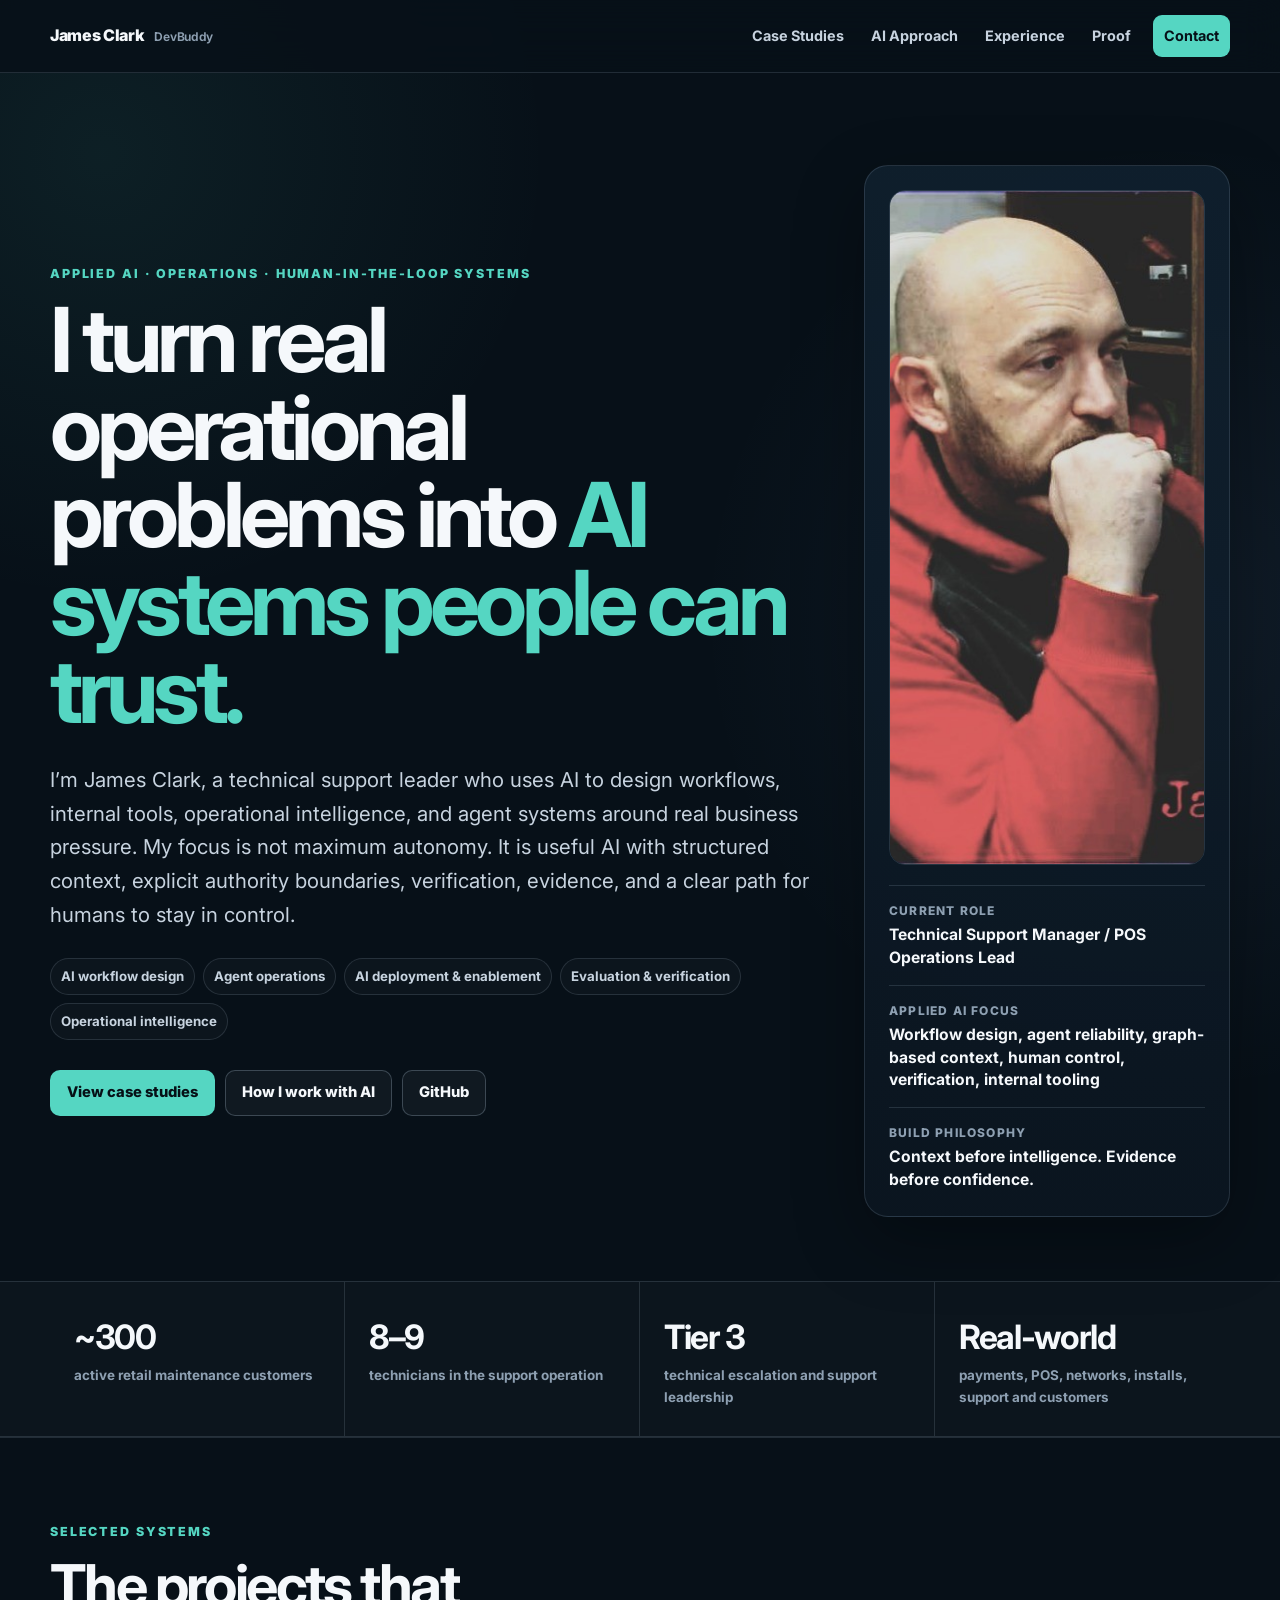
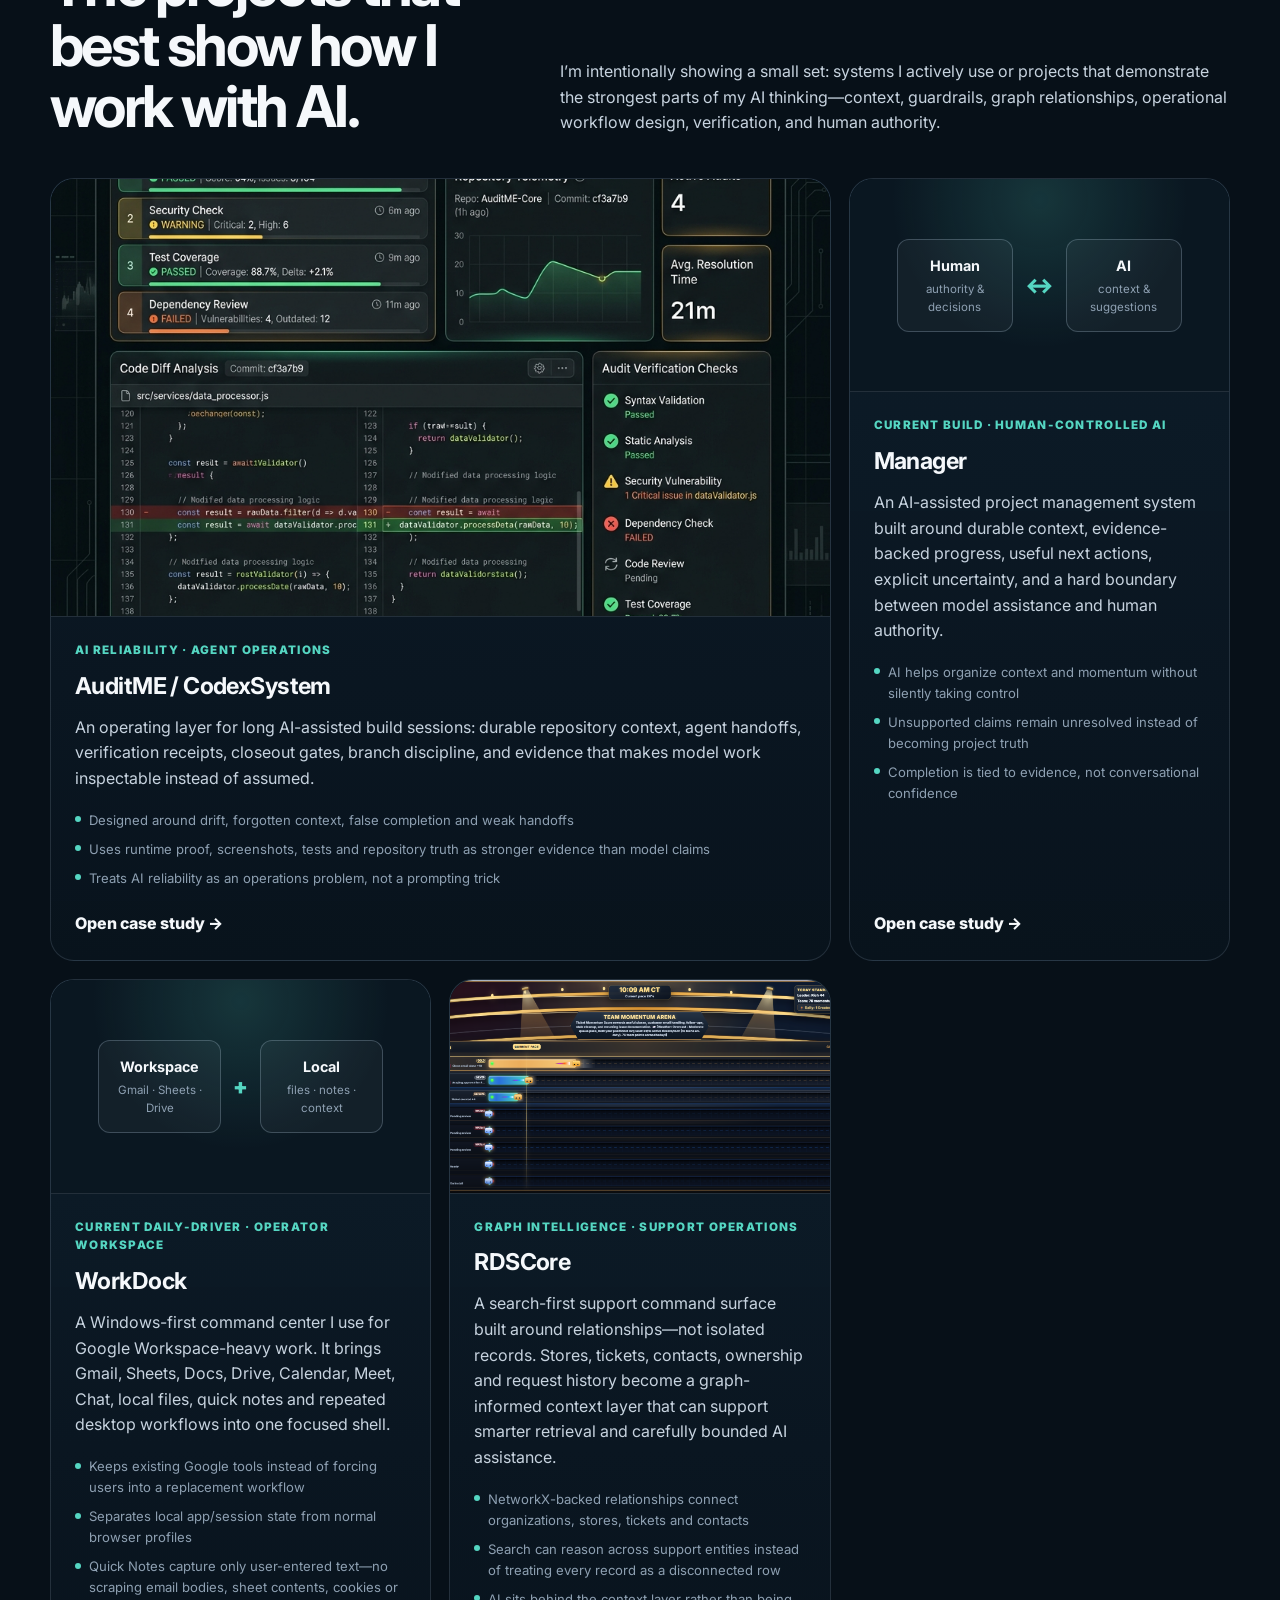
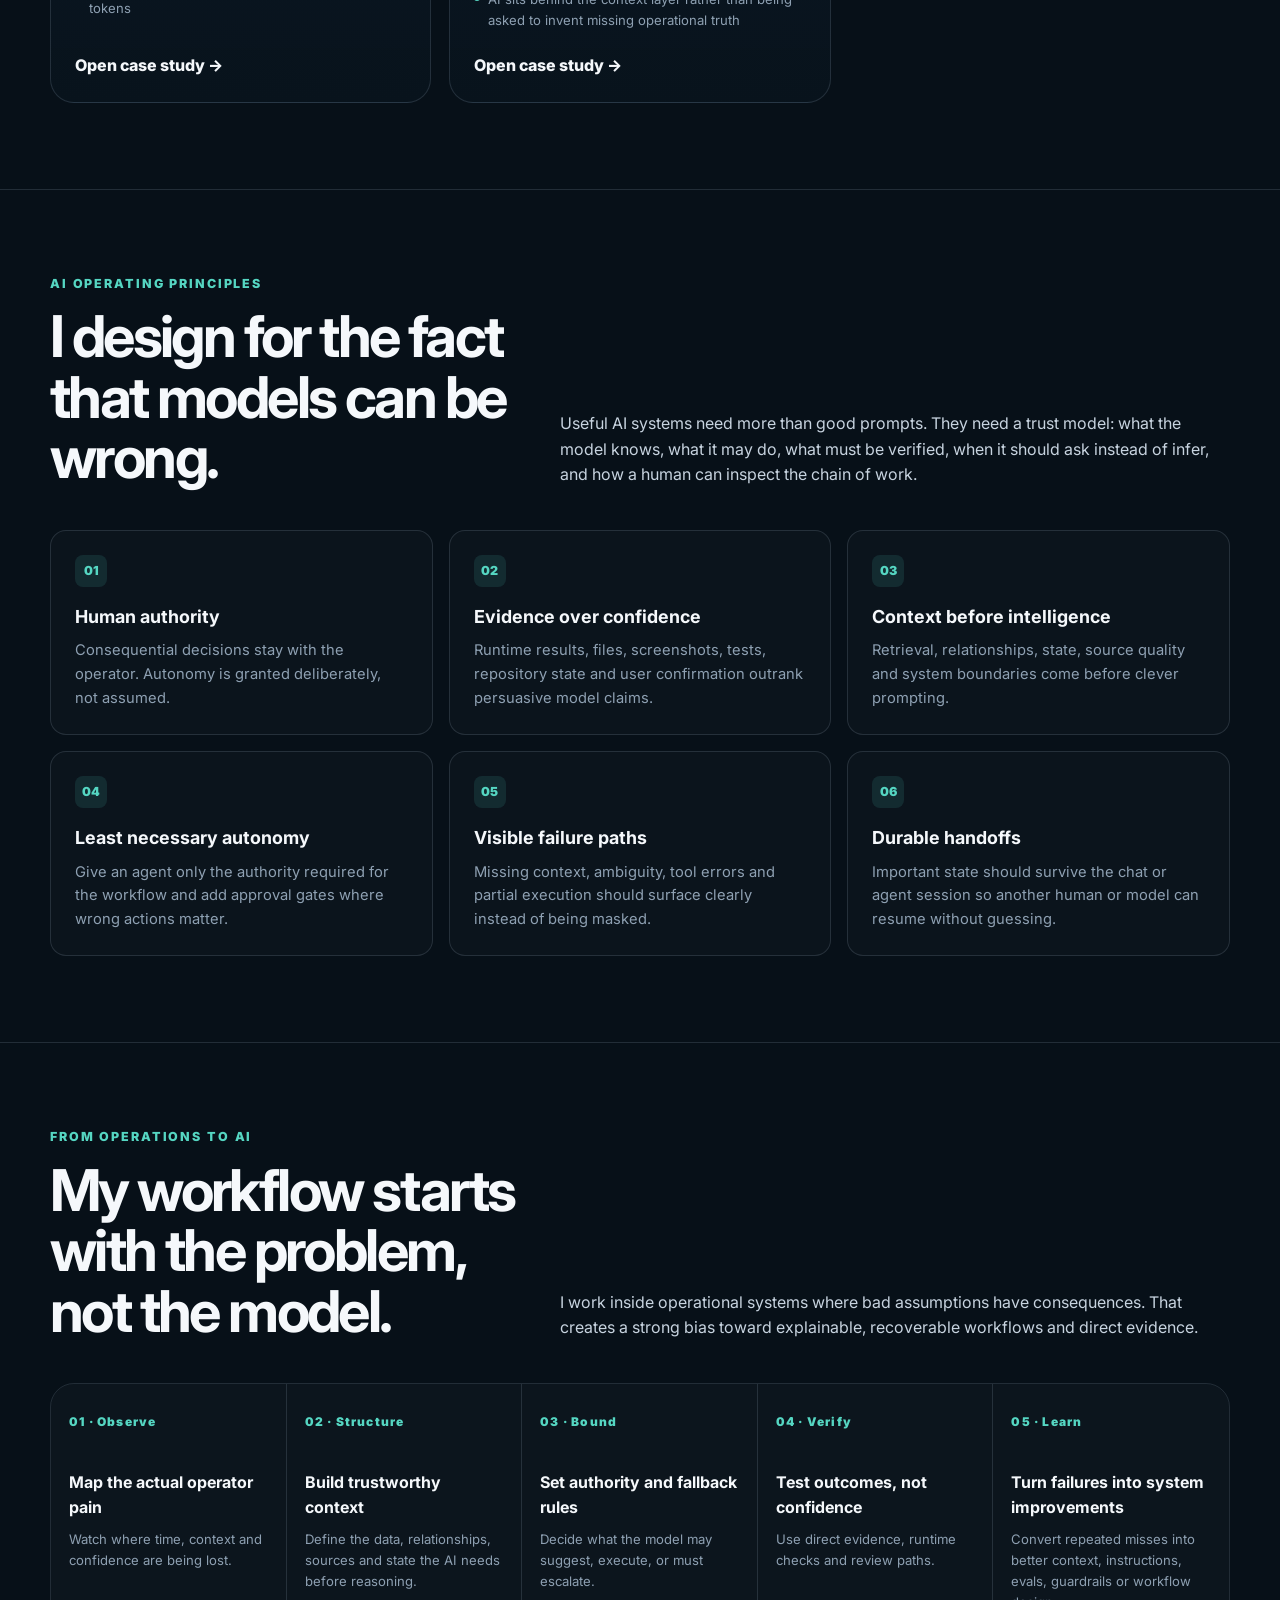
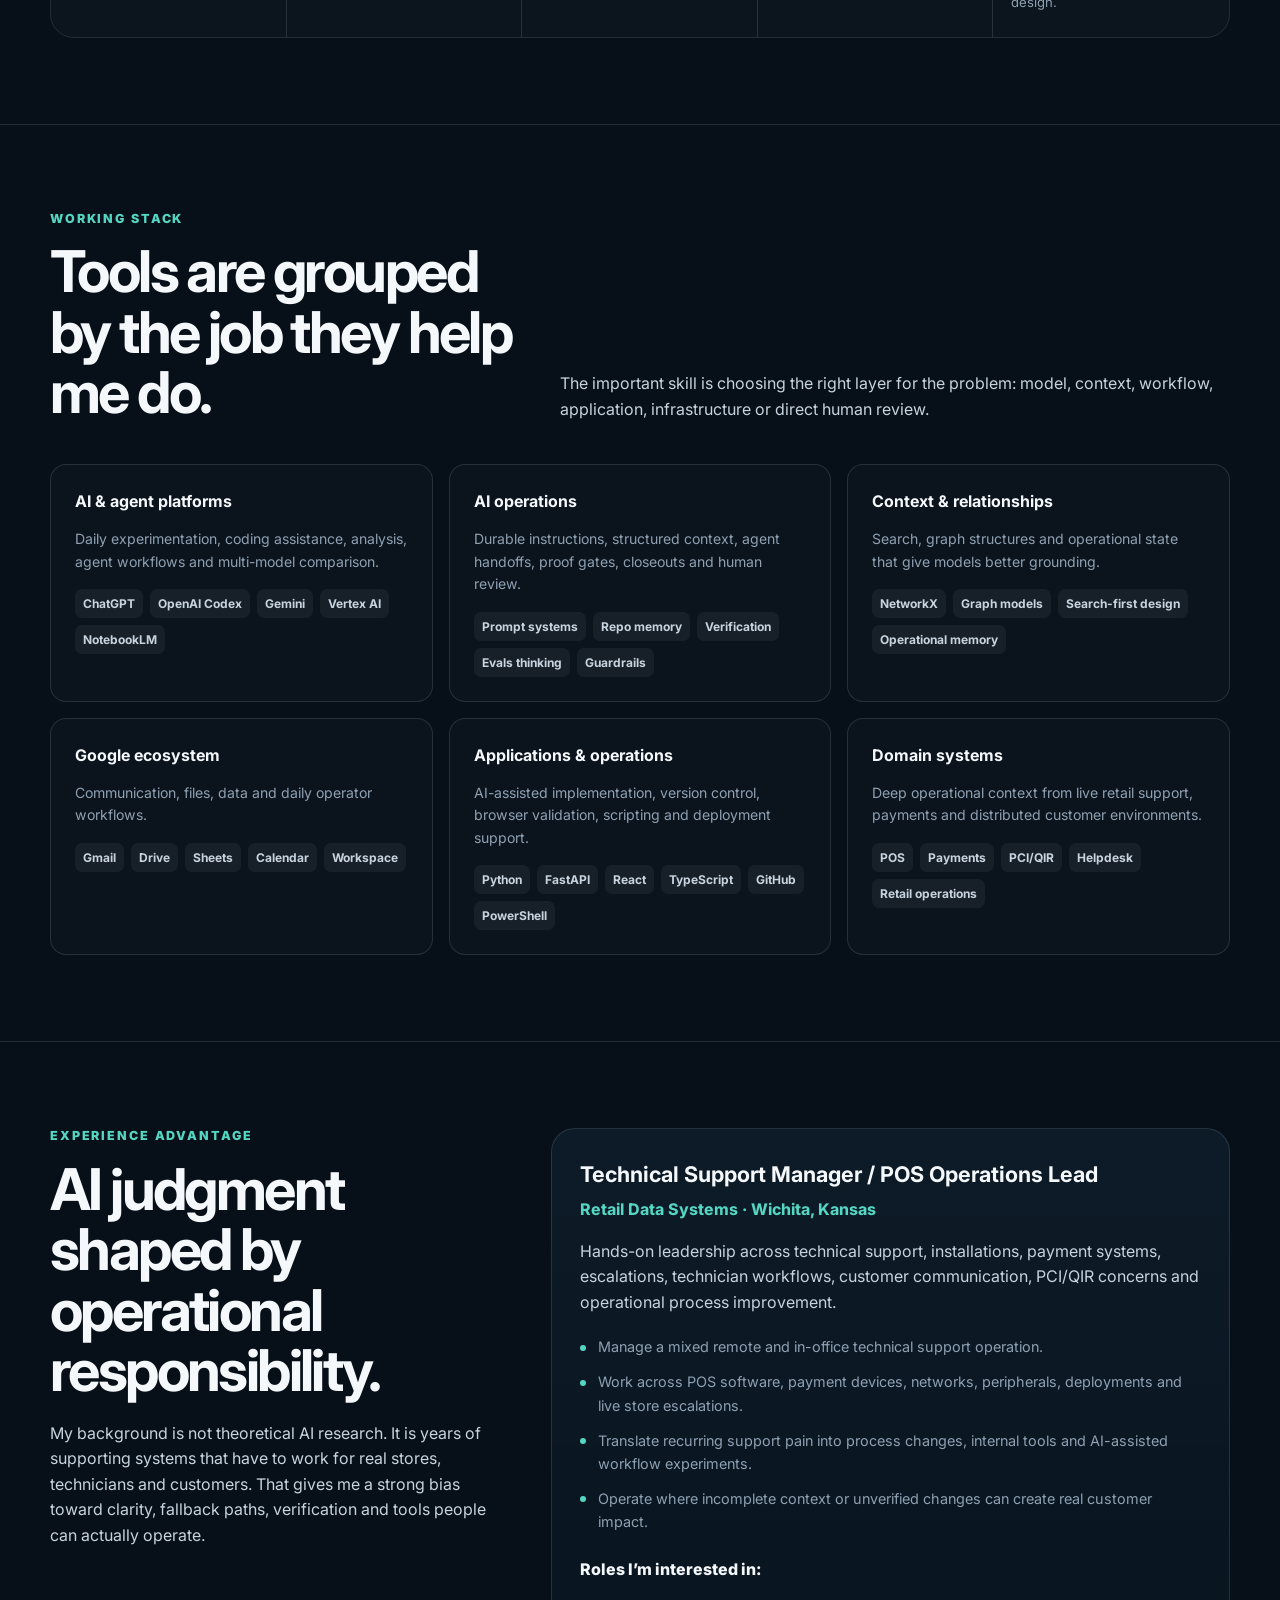
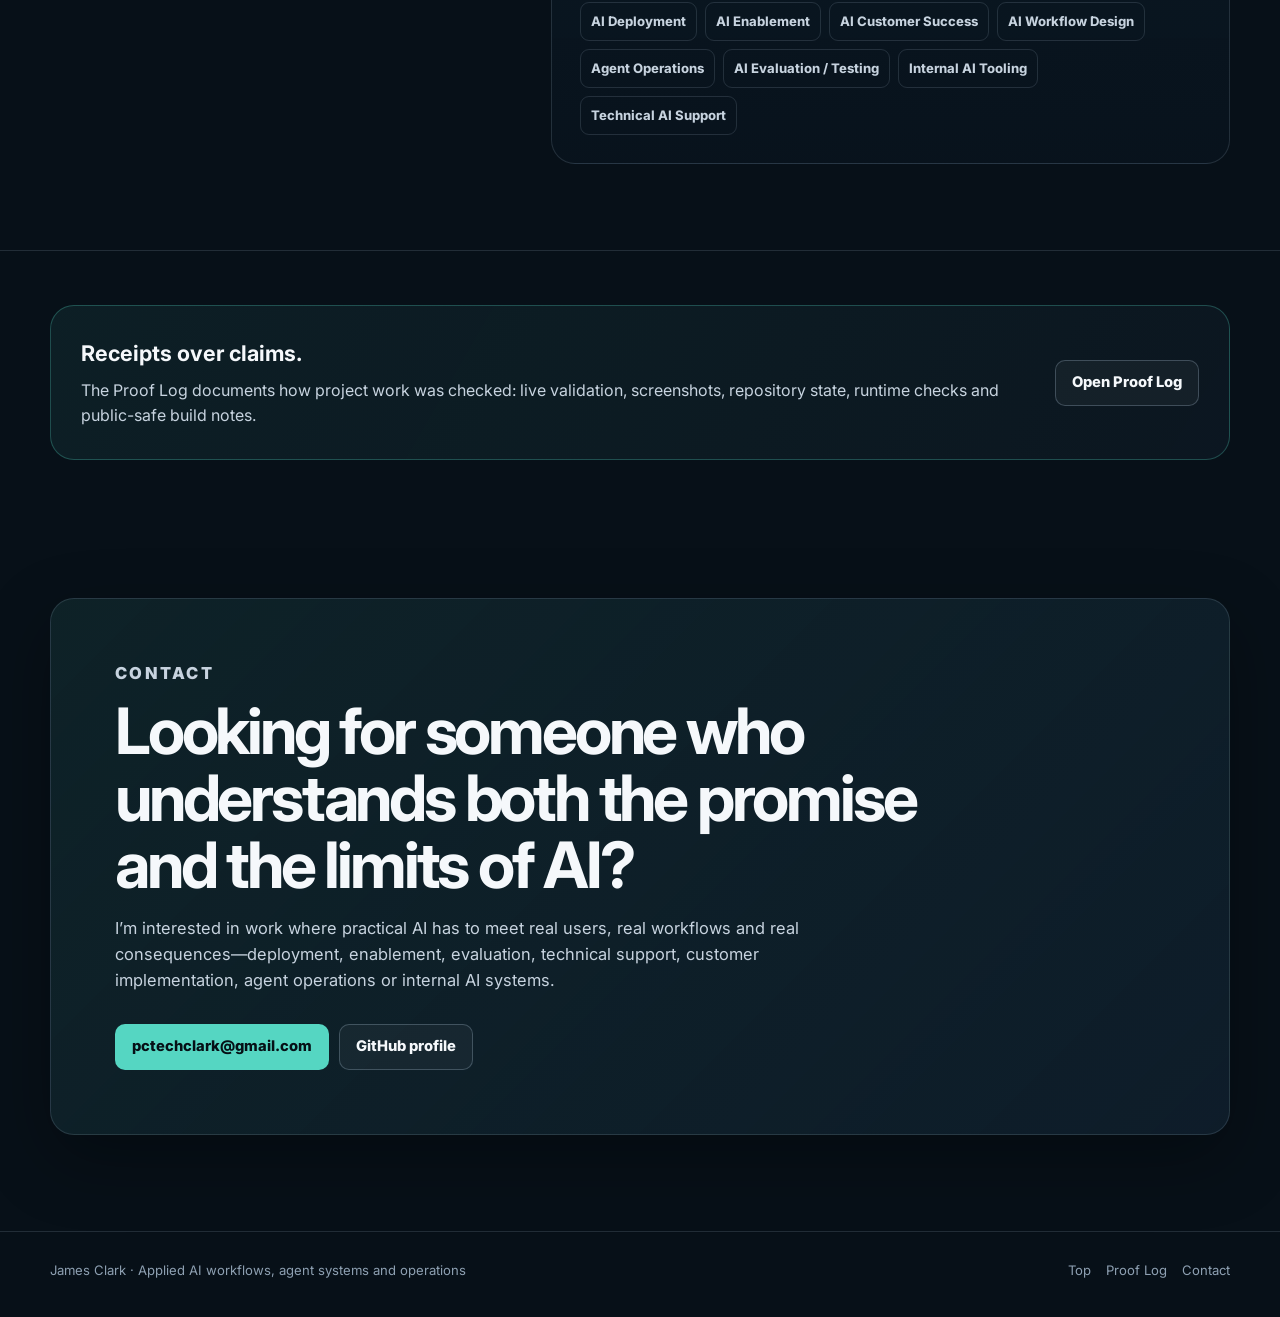
==== commit 34b32da5: "Feature current standout AI systems" ====
--- a/index.html
+++ b/index.html
@@ -4,78 +4,55 @@
   <meta charset="UTF-8" />
   <meta name="viewport" content="width=device-width, initial-scale=1.0" />
   <title>James Clark | Applied AI Workflows, Agent Systems & Operations</title>
-  <meta name="description" content="James Clark is a technical support leader and applied AI builder focused on AI workflows, agent systems, human-in-the-loop guardrails, verification, and real-world operations." />
+  <meta name="description" content="James Clark is a technical support leader and applied AI builder focused on AI workflows, agent systems, human-in-the-loop guardrails, operational intelligence, verification, and real-world deployment." />
   <meta name="author" content="James Clark" />
   <meta name="robots" content="index, follow" />
   <link rel="canonical" href="https://sinisterj12.github.io/" />
   <meta name="theme-color" content="#071018" />
-
   <meta property="og:type" content="profile" />
   <meta property="og:title" content="James Clark | Applied AI Workflows, Agent Systems & Operations" />
-  <meta property="og:description" content="Applied AI portfolio focused on deployment, human-in-the-loop systems, verification, operational workflows, and practical agent guardrails." />
+  <meta property="og:description" content="Applied AI portfolio focused on deployment, operational intelligence, human-in-the-loop systems, verification, agent reliability, and practical guardrails." />
   <meta property="og:url" content="https://sinisterj12.github.io/" />
   <meta property="og:image" content="https://sinisterj12.github.io/assets/james-clark-brainstorming.jpg" />
   <meta name="twitter:card" content="summary_large_image" />
   <meta name="twitter:title" content="James Clark | Applied AI Workflows, Agent Systems & Operations" />
-  <meta name="twitter:description" content="Technical support leader building practical AI workflows, agent systems, verification layers, and human-controlled automation." />
+  <meta name="twitter:description" content="Technical support leader building practical AI workflows, agent systems, operational intelligence, verification layers, and human-controlled automation." />
   <meta name="twitter:image" content="https://sinisterj12.github.io/assets/james-clark-brainstorming.jpg" />
-
   <link rel="icon" type="image/jpeg" href="assets/james-clark-brainstorming.jpg" />
   <link rel="preconnect" href="https://fonts.googleapis.com">
   <link rel="preconnect" href="https://fonts.gstatic.com" crossorigin>
   <link href="https://fonts.googleapis.com/css2?family=Inter:wght@400;500;600;700;800&display=swap" rel="stylesheet">
   <link rel="stylesheet" href="v2.css" />
-
   <script type="application/ld+json">
   {
-    "@context": "https://schema.org",
-    "@type": "ProfilePage",
-    "url": "https://sinisterj12.github.io/",
-    "name": "James Clark — Applied AI Workflows, Agent Systems & Operations",
-    "dateModified": "2026-08-07",
-    "description": "Professional portfolio for James Clark, a technical support leader and applied AI builder focused on human-in-the-loop workflows, agent systems, verification, and operational deployment.",
-    "mainEntity": {
-      "@type": "Person",
-      "name": "James Clark",
-      "alternateName": "DevBuddy",
-      "url": "https://sinisterj12.github.io/",
-      "image": "https://sinisterj12.github.io/assets/james-clark-brainstorming.jpg",
-      "email": "mailto:pctechclark@gmail.com",
-      "jobTitle": "Technical Support Manager / POS Operations Lead",
-      "description": "Technical support leader applying AI to operational workflows, internal tooling, support systems, agent coordination, verification, and human-controlled automation.",
-      "sameAs": ["https://github.com/Sinisterj12"],
-      "knowsAbout": [
-        "Applied AI",
-        "AI workflow design",
-        "AI deployment",
-        "Human-in-the-loop systems",
-        "AI agent operations",
-        "AI verification",
-        "AI guardrails",
-        "Technical support management",
-        "Helpdesk operations",
-        "Retail POS systems",
-        "Payment operations",
-        "Google Workspace automation",
-        "OpenAI Codex",
-        "GitHub",
-        "Python",
-        "FastAPI",
-        "PowerShell"
-      ]
+    "@context":"https://schema.org",
+    "@type":"ProfilePage",
+    "url":"https://sinisterj12.github.io/",
+    "name":"James Clark — Applied AI Workflows, Agent Systems & Operations",
+    "dateModified":"2026-08-07",
+    "mainEntity":{
+      "@type":"Person",
+      "name":"James Clark",
+      "alternateName":"DevBuddy",
+      "url":"https://sinisterj12.github.io/",
+      "image":"https://sinisterj12.github.io/assets/james-clark-brainstorming.jpg",
+      "email":"mailto:pctechclark@gmail.com",
+      "jobTitle":"Technical Support Manager / POS Operations Lead",
+      "description":"Technical support leader applying AI to operational workflows, internal tooling, graph-based support intelligence, agent coordination, verification, and human-controlled automation.",
+      "sameAs":["https://github.com/Sinisterj12"],
+      "knowsAbout":["Applied AI","AI workflow design","AI deployment","Human-in-the-loop systems","AI agent operations","AI verification","AI guardrails","Operational knowledge graphs","Technical support management","Helpdesk operations","Retail POS systems","Payment operations","Google Workspace","OpenAI Codex","GitHub","Python","FastAPI","PowerShell"]
     }
   }
   </script>
 </head>
 <body>
   <a class="skip-link" href="#main">Skip to main content</a>
-
   <header class="site-header">
     <div class="container nav-wrap">
       <a class="brand" href="#top">James Clark <small>DevBuddy</small></a>
       <nav class="nav" aria-label="Primary navigation">
+        <a href="#work">Case Studies</a>
         <a href="#approach">AI Approach</a>
-        <a href="#work">Case Studies</a>
         <a href="#experience">Experience</a>
         <a href="proof-log.html">Proof</a>
         <a class="nav-cta" href="mailto:pctechclark@gmail.com">Contact</a>
@@ -89,38 +66,22 @@
         <div>
           <p class="kicker">Applied AI · Operations · Human-in-the-loop systems</p>
           <h1>I turn real operational problems into <span>AI systems people can trust.</span></h1>
-          <p class="hero-lede">I’m James Clark, a technical support leader who uses AI to design workflows, internal tools, and agent systems around real business pressure. My focus is not maximum autonomy. It is useful AI with structured context, explicit authority boundaries, verification, evidence, and a clear path for humans to stay in control.</p>
-
+          <p class="hero-lede">I’m James Clark, a technical support leader who uses AI to design workflows, internal tools, operational intelligence, and agent systems around real business pressure. My focus is not maximum autonomy. It is useful AI with structured context, explicit authority boundaries, verification, evidence, and a clear path for humans to stay in control.</p>
           <div class="role-line" aria-label="Professional focus areas">
-            <span>AI workflow design</span>
-            <span>Agent operations</span>
-            <span>AI deployment & enablement</span>
-            <span>Evaluation & verification</span>
-            <span>Technical operations</span>
+            <span>AI workflow design</span><span>Agent operations</span><span>AI deployment & enablement</span><span>Evaluation & verification</span><span>Operational intelligence</span>
           </div>
-
           <div class="hero-actions">
             <a class="button button-primary" href="#work">View case studies</a>
             <a class="button button-secondary" href="#approach">How I work with AI</a>
             <a class="button button-secondary" href="https://github.com/Sinisterj12" target="_blank" rel="me noreferrer">GitHub</a>
           </div>
         </div>
-
         <aside class="hero-aside" aria-label="James Clark profile">
           <img class="portrait" src="assets/james-clark-brainstorming.jpg" alt="James Clark working at his computer" width="675" height="675" />
           <div class="profile-meta">
-            <div>
-              <span>Current role</span>
-              <strong>Technical Support Manager / POS Operations Lead</strong>
-            </div>
-            <div>
-              <span>Applied AI focus</span>
-              <strong>Workflow design, agent reliability, human control, verification, internal tooling</strong>
-            </div>
-            <div>
-              <span>Build philosophy</span>
-              <strong>Context before intelligence. Evidence before confidence.</strong>
-            </div>
+            <div><span>Current role</span><strong>Technical Support Manager / POS Operations Lead</strong></div>
+            <div><span>Applied AI focus</span><strong>Workflow design, agent reliability, graph-based context, human control, verification, internal tooling</strong></div>
+            <div><span>Build philosophy</span><strong>Context before intelligence. Evidence before confidence.</strong></div>
           </div>
         </aside>
       </div>
@@ -128,320 +89,126 @@
 
     <section class="signal-strip" aria-label="Operational scope">
       <div class="container signal-grid">
-        <div class="signal">
-          <strong>~300</strong>
-          <span>active retail maintenance customers</span>
-        </div>
-        <div class="signal">
-          <strong>8–9</strong>
-          <span>technicians in the support operation</span>
-        </div>
-        <div class="signal">
-          <strong>Tier 3</strong>
-          <span>technical escalation and support leadership</span>
-        </div>
-        <div class="signal">
-          <strong>Real-world</strong>
-          <span>payments, POS, networks, installs, support and customers</span>
-        </div>
+        <div class="signal"><strong>~300</strong><span>active retail maintenance customers</span></div>
+        <div class="signal"><strong>8–9</strong><span>technicians in the support operation</span></div>
+        <div class="signal"><strong>Tier 3</strong><span>technical escalation and support leadership</span></div>
+        <div class="signal"><strong>Real-world</strong><span>payments, POS, networks, installs, support and customers</span></div>
       </div>
     </section>
 
     <section id="work" class="section">
       <div class="container">
         <div class="section-head">
-          <div>
-            <p class="section-kicker">Selected case studies</p>
-            <h2>Systems built around the failure modes that matter.</h2>
-          </div>
-          <p>These projects are less about proving that AI can generate code and more about showing how I frame AI inside real workflows: what context it needs, where it is useful, where it should stop, how its work is verified, and how a human can resume or override the system.</p>
-        </div>
-
+          <div><p class="section-kicker">Selected systems</p><h2>The projects that best show how I work with AI.</h2></div>
+          <p>I’m intentionally showing a small set: systems I actively use or projects that demonstrate the strongest parts of my AI thinking—context, guardrails, graph relationships, operational workflow design, verification, and human authority.</p>
+        </div>
         <div class="case-grid">
           <article class="case-card featured">
-            <div class="case-media">
-              <img src="assets/portfolio-previews/auditme-preview.png" alt="AuditME agent operations dashboard" loading="lazy" decoding="async" width="1024" height="1024" />
-            </div>
+            <div class="case-media"><img src="assets/portfolio-previews/auditme-preview.png" alt="AuditME agent operations dashboard" loading="lazy" decoding="async" width="1024" height="1024" /></div>
             <div class="case-body">
               <span class="case-type">AI reliability · agent operations</span>
               <h3>AuditME / CodexSystem</h3>
-              <p>An operating layer for long AI-assisted build sessions: durable repo context, agent handoffs, verification receipts, closeout gates, branch discipline, and evidence that makes model work inspectable instead of assumed.</p>
-              <div class="case-proof">
-                <span>Designed around drift, forgotten context, false completion and weak handoffs</span>
-                <span>Uses runtime proof, screenshots, tests and repository truth as stronger evidence than model claims</span>
-                <span>Treats AI reliability as an operations problem, not a prompting trick</span>
-              </div>
+              <p>An operating layer for long AI-assisted build sessions: durable repository context, agent handoffs, verification receipts, closeout gates, branch discipline, and evidence that makes model work inspectable instead of assumed.</p>
+              <div class="case-proof"><span>Designed around drift, forgotten context, false completion and weak handoffs</span><span>Uses runtime proof, screenshots, tests and repository truth as stronger evidence than model claims</span><span>Treats AI reliability as an operations problem, not a prompting trick</span></div>
               <a class="case-link" href="projects/auditme-codexsystem.html">Open case study →</a>
             </div>
           </article>
 
           <article class="case-card">
-            <div class="case-media">
-              <div class="case-placeholder" role="img" aria-label="Diagram showing a human operator retaining authority while AI manages context and suggestions">
-                <div class="manager-diagram">
-                  <div class="manager-node"><strong>Human</strong><span>authority & decisions</span></div>
-                  <div class="manager-arrow" aria-hidden="true">↔</div>
-                  <div class="manager-node"><strong>AI</strong><span>context & suggestions</span></div>
-                </div>
-              </div>
-            </div>
-            <div class="case-body">
-              <span class="case-type">Human-controlled AI · project systems</span>
+            <div class="case-media"><div class="case-placeholder" role="img" aria-label="Human operator retaining authority while AI manages context and suggestions"><div class="manager-diagram"><div class="manager-node"><strong>Human</strong><span>authority & decisions</span></div><div class="manager-arrow" aria-hidden="true">↔</div><div class="manager-node"><strong>AI</strong><span>context & suggestions</span></div></div></div></div>
+            <div class="case-body">
+              <span class="case-type">Current build · human-controlled AI</span>
               <h3>Manager</h3>
               <p>An AI-assisted project management system built around durable context, evidence-backed progress, useful next actions, explicit uncertainty, and a hard boundary between model assistance and human authority.</p>
-              <div class="case-proof">
-                <span>AI helps organize context and momentum without silently taking control</span>
-                <span>Unsupported claims remain unresolved instead of becoming project truth</span>
-                <span>Completion is tied to evidence, not conversational confidence</span>
-              </div>
+              <div class="case-proof"><span>AI helps organize context and momentum without silently taking control</span><span>Unsupported claims remain unresolved instead of becoming project truth</span><span>Completion is tied to evidence, not conversational confidence</span></div>
               <a class="case-link" href="projects/manager.html">Open case study →</a>
             </div>
           </article>
 
           <article class="case-card">
-            <div class="case-media">
-              <img src="assets/portfolio-previews/rdscore-live-race-demo.png" alt="RDSCore operations dashboard using demo data" loading="lazy" decoding="async" width="1600" height="761" />
-            </div>
-            <div class="case-body">
-              <span class="case-type">Operational intelligence · support systems</span>
+            <div class="case-media"><div class="case-placeholder" role="img" aria-label="WorkDock combines Google Workspace, local files, notes and desktop workflows"><div class="manager-diagram"><div class="manager-node"><strong>Workspace</strong><span>Gmail · Sheets · Drive</span></div><div class="manager-arrow" aria-hidden="true">+</div><div class="manager-node"><strong>Local</strong><span>files · notes · context</span></div></div></div></div>
+            <div class="case-body">
+              <span class="case-type">Current daily-driver · operator workspace</span>
+              <h3>WorkDock</h3>
+              <p>A Windows-first command center I use for Google Workspace-heavy work. It brings Gmail, Sheets, Docs, Drive, Calendar, Meet, Chat, local files, quick notes and repeated desktop workflows into one focused shell.</p>
+              <div class="case-proof"><span>Keeps existing Google tools instead of forcing users into a replacement workflow</span><span>Separates local app/session state from normal browser profiles</span><span>Quick Notes capture only user-entered text—no scraping email bodies, sheet contents, cookies or tokens</span></div>
+              <a class="case-link" href="projects/workdock.html">Open case study →</a>
+            </div>
+          </article>
+
+          <article class="case-card">
+            <div class="case-media"><img src="assets/portfolio-previews/rdscore-live-race-demo.png" alt="RDSCore operations dashboard using demo data" loading="lazy" decoding="async" width="1600" height="761" /></div>
+            <div class="case-body">
+              <span class="case-type">Graph intelligence · support operations</span>
               <h3>RDSCore</h3>
-              <p>A search-first support workspace shaped by live helpdesk pressure. It connects store context, tickets, ownership, contacts, assets, vendors and repeat issues before selectively introducing AI where the underlying context can support it.</p>
-              <div class="case-proof">
-                <span>Built from real workflow friction rather than a generic app prompt</span>
-                <span>Prioritizes trustworthy context and retrieval before AI interpretation</span>
-                <span>Uses sanitized demo data to show real interface direction safely</span>
-              </div>
+              <p>A search-first support command surface built around relationships—not isolated records. Stores, tickets, contacts, ownership and request history become a graph-informed context layer that can support smarter retrieval and carefully bounded AI assistance.</p>
+              <div class="case-proof"><span>NetworkX-backed relationships connect organizations, stores, tickets and contacts</span><span>Search can reason across support entities instead of treating every record as a disconnected row</span><span>AI sits behind the context layer rather than being asked to invent missing operational truth</span></div>
               <a class="case-link" href="projects/rdscore.html">Open case study →</a>
             </div>
           </article>
-
-          <article class="case-card">
-            <div class="case-media">
-              <img src="assets/portfolio-previews/gthreads-preview.png" alt="GThreads support case workspace" loading="lazy" decoding="async" width="1024" height="1024" />
-            </div>
-            <div class="case-body">
-              <span class="case-type">Google workflow design · operator control</span>
-              <h3>GThreads</h3>
-              <p>A local-first Gmail case workspace for turning messy support email trails into named cases, notes, structured context and searchable continuity without replacing the familiar operator workflow.</p>
-              <a class="case-link" href="projects/gthreads.html">Open case study →</a>
-            </div>
-          </article>
-
-          <article class="case-card">
-            <div class="case-media">
-              <img src="assets/portfolio-previews/project-launcher-preview.png" alt="Project Launcher desktop control panel" loading="lazy" decoding="async" width="1024" height="1024" />
-            </div>
-            <div class="case-body">
-              <span class="case-type">Operator tooling · runtime safety</span>
-              <h3>Project Launcher</h3>
-              <p>A Windows control surface for starting, checking, exposing and stopping local development stacks with visible status and deliberate safety around runtime state and public tunnels.</p>
-              <a class="case-link" href="projects/project-launcher.html">Open case study →</a>
-            </div>
-          </article>
         </div>
       </div>
     </section>
 
     <section id="approach" class="section">
       <div class="container">
-        <div class="section-head">
-          <div>
-            <p class="section-kicker">AI operating principles</p>
-            <h2>I design for the fact that models can be wrong.</h2>
-          </div>
-          <p>Useful AI systems need more than good prompts. They need a trust model. My approach is to define what the model knows, what it may do, what must be verified, when it should ask instead of infer, and how a human can inspect the chain of work.</p>
-        </div>
-
+        <div class="section-head"><div><p class="section-kicker">AI operating principles</p><h2>I design for the fact that models can be wrong.</h2></div><p>Useful AI systems need more than good prompts. They need a trust model: what the model knows, what it may do, what must be verified, when it should ask instead of infer, and how a human can inspect the chain of work.</p></div>
         <div class="principles-grid">
-          <article class="principle">
-            <span class="principle-index">01</span>
-            <h3>Human authority</h3>
-            <p>Consequential decisions stay with the operator. Autonomy is granted deliberately, not assumed because a model is capable of taking an action.</p>
-          </article>
-          <article class="principle">
-            <span class="principle-index">02</span>
-            <h3>Evidence over confidence</h3>
-            <p>Runtime results, files, screenshots, tests, repository state and user confirmation outrank a persuasive AI statement that work is complete.</p>
-          </article>
-          <article class="principle">
-            <span class="principle-index">03</span>
-            <h3>Context before intelligence</h3>
-            <p>A model cannot rescue bad context reliably. Retrieval, state, system boundaries and source quality come before clever prompting.</p>
-          </article>
-          <article class="principle">
-            <span class="principle-index">04</span>
-            <h3>Least necessary autonomy</h3>
-            <p>Give an agent only the authority required for the workflow. Add explicit approval boundaries when the downside of a wrong action is meaningful.</p>
-          </article>
-          <article class="principle">
-            <span class="principle-index">05</span>
-            <h3>Visible failure paths</h3>
-            <p>Missing context, ambiguity, tool errors and partial execution should surface clearly. Good systems make uncertainty inspectable instead of masking it.</p>
-          </article>
-          <article class="principle">
-            <span class="principle-index">06</span>
-            <h3>Durable handoffs</h3>
-            <p>Important state should survive the chat or agent session that created it. Another human or model should be able to resume without reconstructing the project from memory.</p>
-          </article>
+          <article class="principle"><span class="principle-index">01</span><h3>Human authority</h3><p>Consequential decisions stay with the operator. Autonomy is granted deliberately, not assumed.</p></article>
+          <article class="principle"><span class="principle-index">02</span><h3>Evidence over confidence</h3><p>Runtime results, files, screenshots, tests, repository state and user confirmation outrank persuasive model claims.</p></article>
+          <article class="principle"><span class="principle-index">03</span><h3>Context before intelligence</h3><p>Retrieval, relationships, state, source quality and system boundaries come before clever prompting.</p></article>
+          <article class="principle"><span class="principle-index">04</span><h3>Least necessary autonomy</h3><p>Give an agent only the authority required for the workflow and add approval gates where wrong actions matter.</p></article>
+          <article class="principle"><span class="principle-index">05</span><h3>Visible failure paths</h3><p>Missing context, ambiguity, tool errors and partial execution should surface clearly instead of being masked.</p></article>
+          <article class="principle"><span class="principle-index">06</span><h3>Durable handoffs</h3><p>Important state should survive the chat or agent session so another human or model can resume without guessing.</p></article>
         </div>
       </div>
     </section>
 
     <section class="section">
       <div class="container">
-        <div class="section-head">
-          <div>
-            <p class="section-kicker">From operations to AI</p>
-            <h2>My workflow starts with the problem, not the model.</h2>
-          </div>
-          <p>I spend my day inside operational systems where bad assumptions have consequences. That changes how I build with AI. The goal is to reduce real friction while keeping the workflow explainable, recoverable and safe for the people using it.</p>
-        </div>
-
+        <div class="section-head"><div><p class="section-kicker">From operations to AI</p><h2>My workflow starts with the problem, not the model.</h2></div><p>I work inside operational systems where bad assumptions have consequences. That creates a strong bias toward explainable, recoverable workflows and direct evidence.</p></div>
         <div class="workflow" aria-label="Applied AI workflow">
-          <article class="workflow-step">
-            <span>01 · Observe</span>
-            <h3>Map the actual operator pain</h3>
-            <p>Watch where time, context and confidence are being lost in the real workflow.</p>
-          </article>
-          <article class="workflow-step">
-            <span>02 · Structure</span>
-            <h3>Build trustworthy context</h3>
-            <p>Define the data, relationships, sources and state the AI needs before asking it to reason.</p>
-          </article>
-          <article class="workflow-step">
-            <span>03 · Bound</span>
-            <h3>Set authority and fallback rules</h3>
-            <p>Decide what the model may suggest, what it may execute and where human approval is mandatory.</p>
-          </article>
-          <article class="workflow-step">
-            <span>04 · Verify</span>
-            <h3>Test outcomes, not confidence</h3>
-            <p>Use direct evidence, runtime checks and review paths to determine whether the system really worked.</p>
-          </article>
-          <article class="workflow-step">
-            <span>05 · Learn</span>
-            <h3>Turn failures into system improvements</h3>
-            <p>Capture repeated misses as better context, instructions, evals, guardrails or workflow design.</p>
-          </article>
+          <article class="workflow-step"><span>01 · Observe</span><h3>Map the actual operator pain</h3><p>Watch where time, context and confidence are being lost.</p></article>
+          <article class="workflow-step"><span>02 · Structure</span><h3>Build trustworthy context</h3><p>Define the data, relationships, sources and state the AI needs before reasoning.</p></article>
+          <article class="workflow-step"><span>03 · Bound</span><h3>Set authority and fallback rules</h3><p>Decide what the model may suggest, execute, or must escalate.</p></article>
+          <article class="workflow-step"><span>04 · Verify</span><h3>Test outcomes, not confidence</h3><p>Use direct evidence, runtime checks and review paths.</p></article>
+          <article class="workflow-step"><span>05 · Learn</span><h3>Turn failures into system improvements</h3><p>Convert repeated misses into better context, instructions, evals, guardrails or workflow design.</p></article>
         </div>
       </div>
     </section>
 
     <section class="section">
       <div class="container">
-        <div class="section-head">
-          <div>
-            <p class="section-kicker">Working stack</p>
-            <h2>Tools are grouped by the job they help me do.</h2>
-          </div>
-          <p>I use a broad toolset, but the important skill is choosing the right layer for the problem: model, context, workflow, application, infrastructure or direct human review.</p>
-        </div>
-
+        <div class="section-head"><div><p class="section-kicker">Working stack</p><h2>Tools are grouped by the job they help me do.</h2></div><p>The important skill is choosing the right layer for the problem: model, context, workflow, application, infrastructure or direct human review.</p></div>
         <div class="stack-grid">
-          <article class="stack-card">
-            <h3>AI & agent platforms</h3>
-            <p>Daily experimentation, coding assistance, analysis, agent workflows and multi-model comparison.</p>
-            <div class="stack-tags"><span>ChatGPT</span><span>OpenAI Codex</span><span>Gemini</span><span>Vertex AI</span><span>NotebookLM</span></div>
-          </article>
-          <article class="stack-card">
-            <h3>AI operations</h3>
-            <p>Durable instructions, structured context, agent handoffs, proof gates, closeouts and human review.</p>
-            <div class="stack-tags"><span>Prompt systems</span><span>Repo memory</span><span>Verification</span><span>Evals thinking</span><span>Guardrails</span></div>
-          </article>
-          <article class="stack-card">
-            <h3>Google ecosystem</h3>
-            <p>Operational workflows around communication, data, automation and internal support context.</p>
-            <div class="stack-tags"><span>Gmail</span><span>Drive</span><span>Sheets</span><span>Apps Script</span><span>Firebase</span></div>
-          </article>
-          <article class="stack-card">
-            <h3>Applications & APIs</h3>
-            <p>AI-assisted implementation of practical internal tools and interfaces.</p>
-            <div class="stack-tags"><span>Python</span><span>FastAPI</span><span>React</span><span>TypeScript</span><span>Go</span></div>
-          </article>
-          <article class="stack-card">
-            <h3>Operations & verification</h3>
-            <p>Version control, runtime checks, browser validation, scripting and deployment support.</p>
-            <div class="stack-tags"><span>GitHub</span><span>Playwright</span><span>PowerShell</span><span>Cloudflare</span><span>Windows</span></div>
-          </article>
-          <article class="stack-card">
-            <h3>Domain systems</h3>
-            <p>Deep operational context from live retail support, payments and distributed customer environments.</p>
-            <div class="stack-tags"><span>POS</span><span>Payments</span><span>PCI/QIR</span><span>Helpdesk</span><span>Retail operations</span></div>
-          </article>
+          <article class="stack-card"><h3>AI & agent platforms</h3><p>Daily experimentation, coding assistance, analysis, agent workflows and multi-model comparison.</p><div class="stack-tags"><span>ChatGPT</span><span>OpenAI Codex</span><span>Gemini</span><span>Vertex AI</span><span>NotebookLM</span></div></article>
+          <article class="stack-card"><h3>AI operations</h3><p>Durable instructions, structured context, agent handoffs, proof gates, closeouts and human review.</p><div class="stack-tags"><span>Prompt systems</span><span>Repo memory</span><span>Verification</span><span>Evals thinking</span><span>Guardrails</span></div></article>
+          <article class="stack-card"><h3>Context & relationships</h3><p>Search, graph structures and operational state that give models better grounding.</p><div class="stack-tags"><span>NetworkX</span><span>Graph models</span><span>Search-first design</span><span>Operational memory</span></div></article>
+          <article class="stack-card"><h3>Google ecosystem</h3><p>Communication, files, data and daily operator workflows.</p><div class="stack-tags"><span>Gmail</span><span>Drive</span><span>Sheets</span><span>Calendar</span><span>Workspace</span></div></article>
+          <article class="stack-card"><h3>Applications & operations</h3><p>AI-assisted implementation, version control, browser validation, scripting and deployment support.</p><div class="stack-tags"><span>Python</span><span>FastAPI</span><span>React</span><span>TypeScript</span><span>GitHub</span><span>PowerShell</span></div></article>
+          <article class="stack-card"><h3>Domain systems</h3><p>Deep operational context from live retail support, payments and distributed customer environments.</p><div class="stack-tags"><span>POS</span><span>Payments</span><span>PCI/QIR</span><span>Helpdesk</span><span>Retail operations</span></div></article>
         </div>
       </div>
     </section>
 
     <section id="experience" class="section">
       <div class="container experience-grid">
-        <div>
-          <p class="section-kicker">Experience advantage</p>
-          <h2 style="margin:0;font-size:clamp(2.2rem,4.5vw,4rem);line-height:1.05;letter-spacing:-.045em;">AI judgment shaped by operational responsibility.</h2>
-          <p style="color:var(--text-soft);margin-top:20px;">My background is not theoretical AI research. It is years of supporting systems that have to work for real stores, technicians and customers. That gives me a strong bias toward clarity, fallback paths, verification and tools people can actually operate.</p>
-        </div>
-
+        <div><p class="section-kicker">Experience advantage</p><h2 style="margin:0;font-size:clamp(2.2rem,4.5vw,4rem);line-height:1.05;letter-spacing:-.045em;">AI judgment shaped by operational responsibility.</h2><p style="color:var(--text-soft);margin-top:20px;">My background is not theoretical AI research. It is years of supporting systems that have to work for real stores, technicians and customers. That gives me a strong bias toward clarity, fallback paths, verification and tools people can actually operate.</p></div>
         <article class="experience-card">
-          <h3>Technical Support Manager / POS Operations Lead</h3>
-          <div class="role">Retail Data Systems · Wichita, Kansas</div>
+          <h3>Technical Support Manager / POS Operations Lead</h3><div class="role">Retail Data Systems · Wichita, Kansas</div>
           <p>Hands-on leadership across technical support, installations, payment systems, escalations, technician workflows, customer communication, PCI/QIR concerns and operational process improvement.</p>
-          <ul class="experience-points">
-            <li>Manage a mixed remote and in-office technical support operation.</li>
-            <li>Work across POS software, payment devices, networks, peripherals, deployments and live store escalations.</li>
-            <li>Translate recurring support pain into process changes, internal tools and AI-assisted workflow experiments.</li>
-            <li>Operate in environments where incomplete context or unverified changes can create real customer impact.</li>
-          </ul>
-
+          <ul class="experience-points"><li>Manage a mixed remote and in-office technical support operation.</li><li>Work across POS software, payment devices, networks, peripherals, deployments and live store escalations.</li><li>Translate recurring support pain into process changes, internal tools and AI-assisted workflow experiments.</li><li>Operate where incomplete context or unverified changes can create real customer impact.</li></ul>
           <p style="margin-bottom:0;margin-top:24px;color:var(--text);font-weight:800;">Roles I’m interested in:</p>
-          <div class="target-roles" aria-label="Target roles">
-            <span>AI Deployment</span>
-            <span>AI Enablement</span>
-            <span>AI Customer Success</span>
-            <span>AI Workflow Design</span>
-            <span>Agent Operations</span>
-            <span>AI Evaluation / Testing</span>
-            <span>Internal AI Tooling</span>
-            <span>Technical AI Support</span>
-          </div>
+          <div class="target-roles"><span>AI Deployment</span><span>AI Enablement</span><span>AI Customer Success</span><span>AI Workflow Design</span><span>Agent Operations</span><span>AI Evaluation / Testing</span><span>Internal AI Tooling</span><span>Technical AI Support</span></div>
         </article>
       </div>
     </section>
 
-    <section class="section section-compact">
-      <div class="container">
-        <div class="proof-callout">
-          <div>
-            <h3>Receipts over claims.</h3>
-            <p>The Proof Log documents how project work was checked: live site validation, screenshots, repository state, runtime checks and public-safe build notes.</p>
-          </div>
-          <a class="button button-secondary" href="proof-log.html">Open Proof Log</a>
-        </div>
-      </div>
-    </section>
-
-    <section id="contact" class="contact">
-      <div class="container">
-        <div class="contact-panel">
-          <p class="section-kicker">Contact</p>
-          <h2>Looking for someone who understands both the promise and the limits of AI?</h2>
-          <p>I’m interested in work where practical AI has to meet real users, real workflows and real consequences—deployment, enablement, evaluation, technical support, customer implementation, agent operations or internal AI systems.</p>
-          <div class="hero-actions">
-            <a class="button button-primary" href="mailto:pctechclark@gmail.com">pctechclark@gmail.com</a>
-            <a class="button button-secondary" href="https://github.com/Sinisterj12" target="_blank" rel="me noreferrer">GitHub profile</a>
-          </div>
-        </div>
-      </div>
-    </section>
+    <section class="section section-compact"><div class="container"><div class="proof-callout"><div><h3>Receipts over claims.</h3><p>The Proof Log documents how project work was checked: live validation, screenshots, repository state, runtime checks and public-safe build notes.</p></div><a class="button button-secondary" href="proof-log.html">Open Proof Log</a></div></div></section>
+
+    <section id="contact" class="contact"><div class="container"><div class="contact-panel"><p class="section-kicker">Contact</p><h2>Looking for someone who understands both the promise and the limits of AI?</h2><p>I’m interested in work where practical AI has to meet real users, real workflows and real consequences—deployment, enablement, evaluation, technical support, customer implementation, agent operations or internal AI systems.</p><div class="hero-actions"><a class="button button-primary" href="mailto:pctechclark@gmail.com">pctechclark@gmail.com</a><a class="button button-secondary" href="https://github.com/Sinisterj12" target="_blank" rel="me noreferrer">GitHub profile</a></div></div></div></section>
   </main>
 
-  <footer class="site-footer">
-    <div class="container footer-row">
-      <span>James Clark · Applied AI workflows, agent systems and operations</span>
-      <div class="footer-links">
-        <a href="#top">Top</a>
-        <a href="proof-log.html">Proof Log</a>
-        <a href="mailto:pctechclark@gmail.com">Contact</a>
-      </div>
-    </div>
-  </footer>
+  <footer class="site-footer"><div class="container footer-row"><span>James Clark · Applied AI workflows, agent systems and operations</span><div class="footer-links"><a href="#top">Top</a><a href="proof-log.html">Proof Log</a><a href="mailto:pctechclark@gmail.com">Contact</a></div></div></footer>
 </body>
-</html>
+</html>
